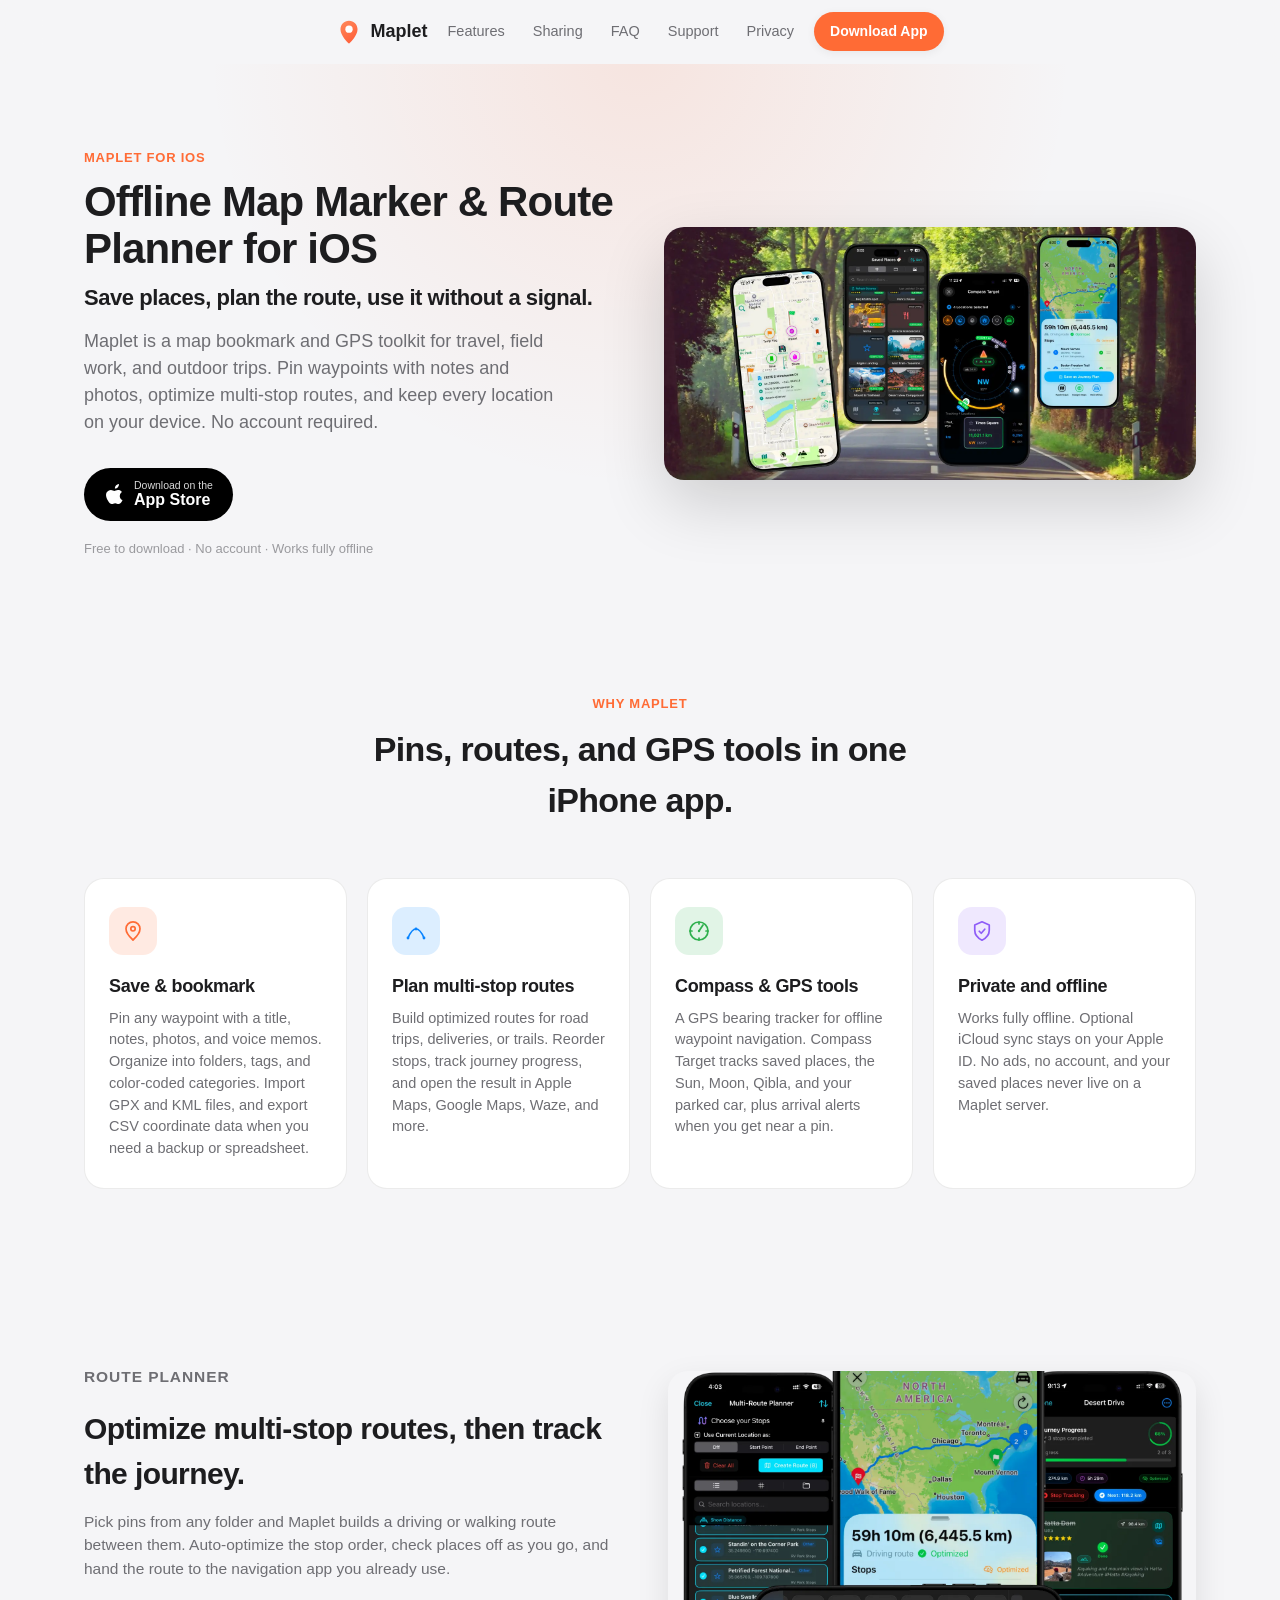
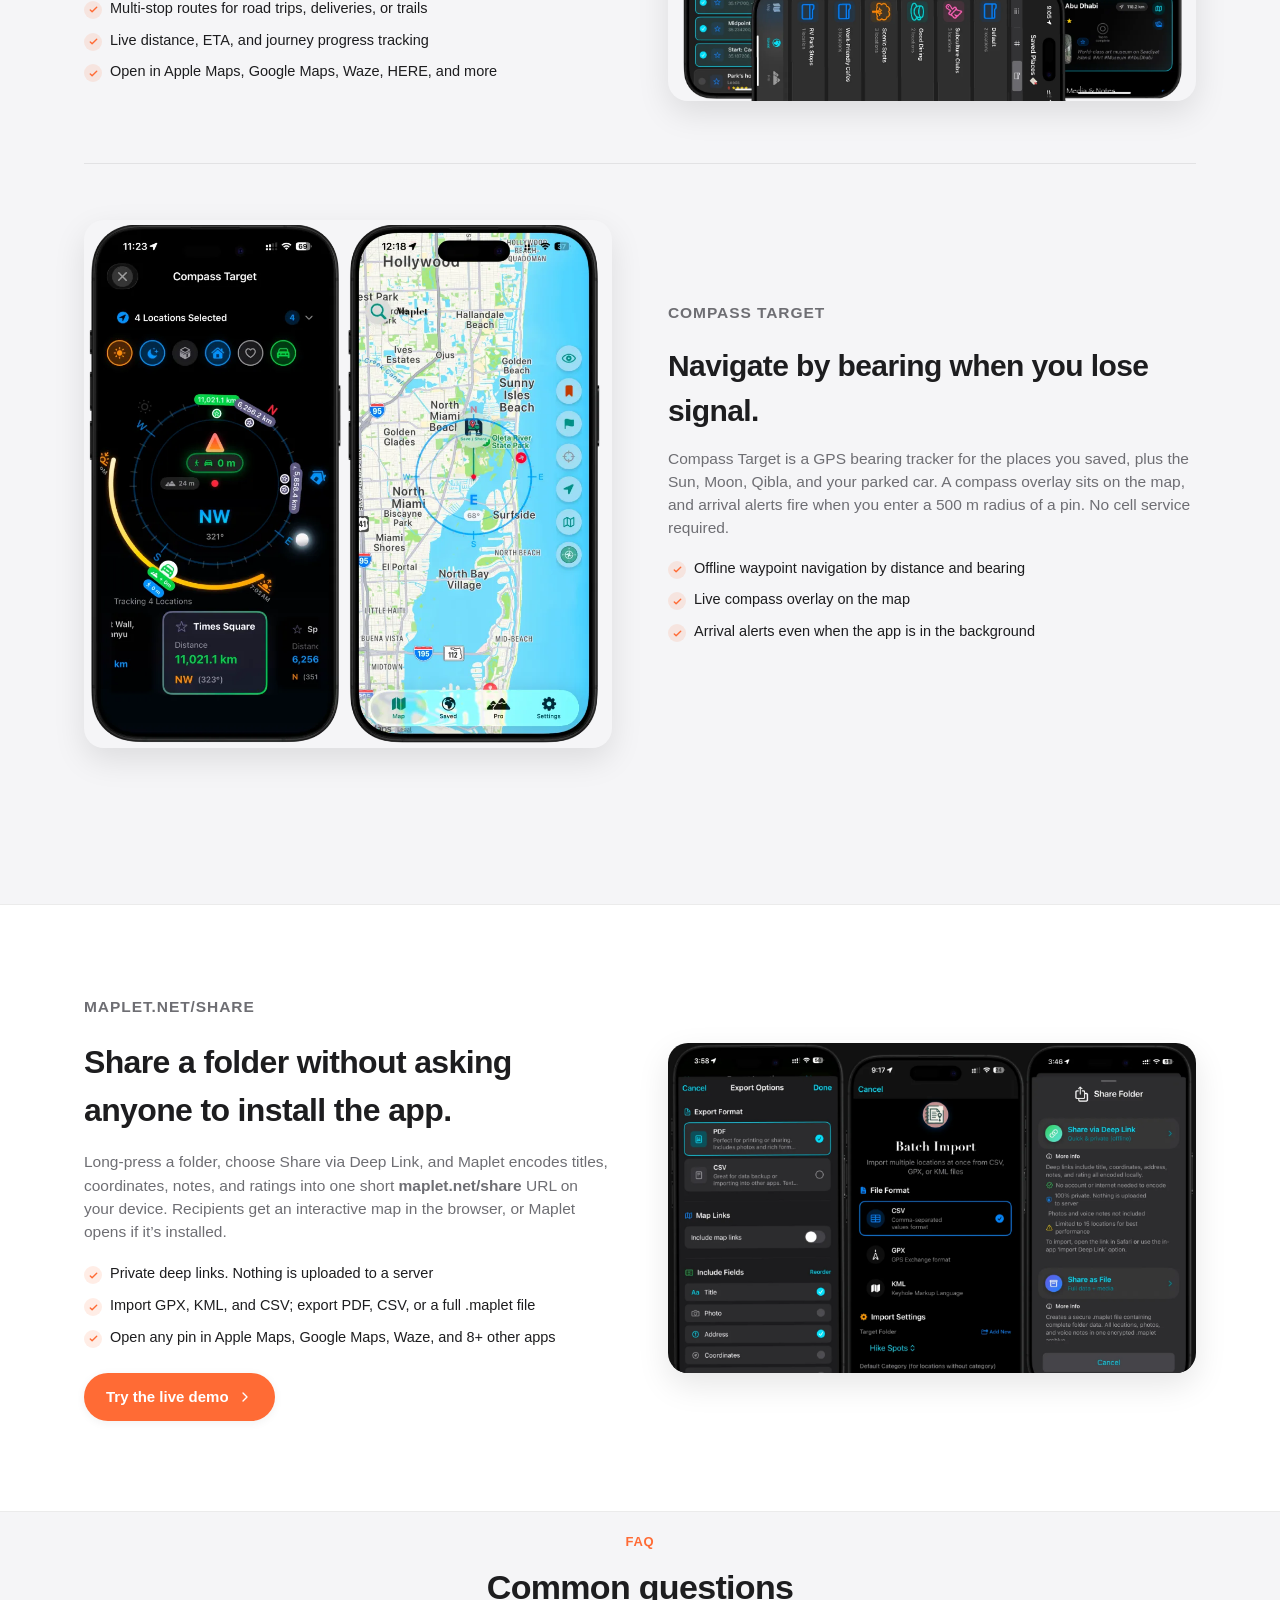
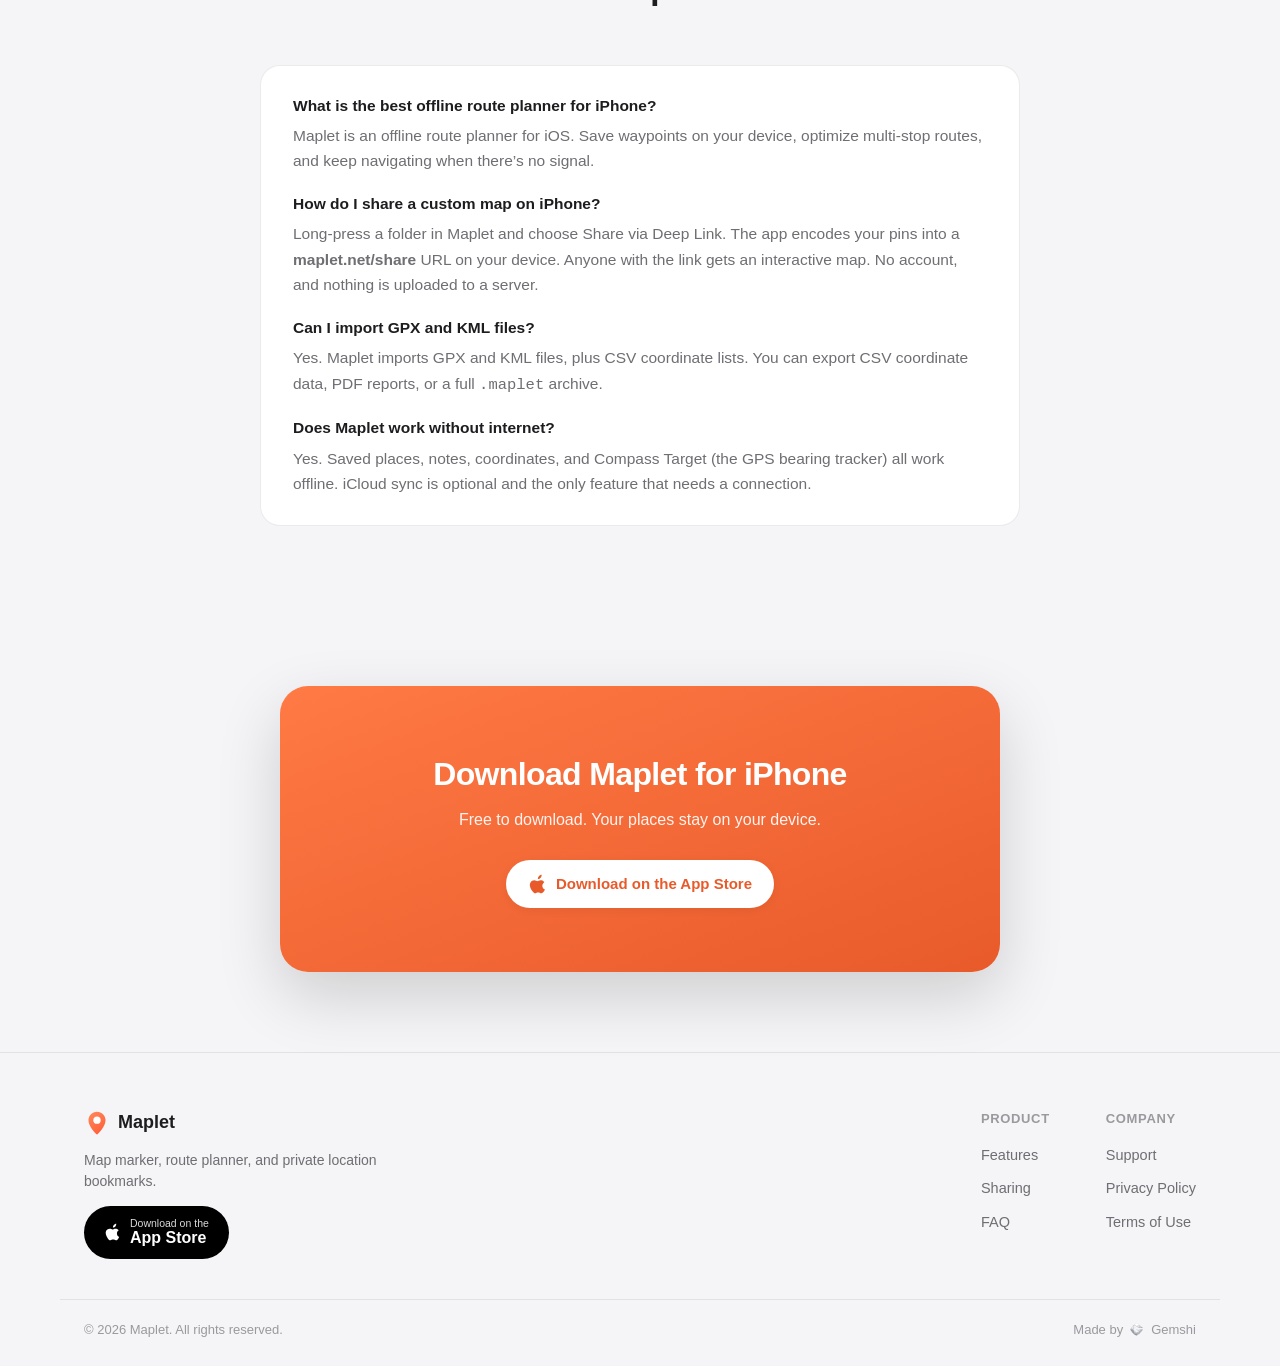
==== index.html @ ebc12030 "added new png icon and other metadata" ====
<!DOCTYPE html>
<html lang="en">
<head>
  <meta charset="UTF-8" />
  <meta name="viewport" content="width=device-width, initial-scale=1, viewport-fit=cover" />
  <title>Maplet: Map Location Marker, Compass Target &amp; Route Planner</title>
  <meta name="description" content="Pin your favorite places and navigate using any app. Maplet offers compass tracking, multi-stop route planning, and private offline folder sharing." />
  <meta name="theme-color" content="#F5F5F7" />

  <link rel="canonical" href="https://maplet.net/" />
  <link rel="icon" href="favicon.ico" sizes="any" />
  <link rel="icon" type="image/png" sizes="144x144" href="icon-144.png" />
  <link rel="apple-touch-icon" href="apple-touch-icon.png" />

  <!-- Social preview -->
  <meta property="og:type" content="website" />
  <meta property="og:url" content="https://maplet.net/" />
  <meta property="og:title" content="Maplet: Offline Map Marker &amp; Route Planner for iOS" />
  <meta property="og:description" content="Offline map marker, waypoint saver, and multi-stop route planner. Private, works offline, no account required." />
  <meta property="og:image" content="https://maplet.net/images/MapletScr1.webp" />
  <meta name="twitter:card" content="summary_large_image" />

  <script type="application/ld+json">
  {
    "@context": "https://schema.org",
    "@type": "WebSite",
    "name": "Maplet",
    "url": "https://maplet.net",
    "description": "Offline map marker, waypoint saver, and multi-stop route planner."
  }
  </script>
  <script type="application/ld+json">
  {
    "@context": "https://schema.org",
    "@type": "FAQPage",
    "mainEntity": [
      {
        "@type": "Question",
        "name": "What is the best offline route planner for iPhone?",
        "acceptedAnswer": {
          "@type": "Answer",
          "text": "Maplet is an offline route planner for iOS. Save waypoints on your device, build multi-stop routes, and navigate without cell service using Compass Target, a GPS bearing tracker for waypoint navigation."
        }
      },
      {
        "@type": "Question",
        "name": "How do I share a custom map on iPhone?",
        "acceptedAnswer": {
          "@type": "Answer",
          "text": "In Maplet, long-press a folder and choose Share via Deep Link. Maplet encodes your pins into a maplet.net/share URL on your device. Anyone with the link can open an interactive map in a browser, or in Maplet if the app is installed. Nothing is uploaded to a server."
        }
      },
      {
        "@type": "Question",
        "name": "Can I import GPX and KML files into Maplet?",
        "acceptedAnswer": {
          "@type": "Answer",
          "text": "Yes. Maplet can import GPX and KML files, as well as CSV lists of coordinates. You can also export CSV coordinate data, PDF reports, or a full .maplet archive."
        }
      },
      {
        "@type": "Question",
        "name": "Does Maplet work without internet?",
        "acceptedAnswer": {
          "@type": "Answer",
          "text": "Yes. Saved places, notes, coordinates, and Compass Target waypoint navigation work without a data connection. Optional iCloud sync is the only feature that needs the network."
        }
      }
    ]
  }
  </script>

  <link rel="preconnect" href="https://apps.apple.com" />
  <link rel="stylesheet" href="styles.css" />
</head>
<body>

  <!-- ===================================================================
       Header
       =================================================================== -->
  <header class="site-header" id="siteHeader">
    <div class="wrap header-inner">
      <a href="#top" class="brand">
        <span class="brand-mark" aria-hidden="true">
          <svg viewBox="0 0 32 32" fill="none" xmlns="http://www.w3.org/2000/svg">
            <path d="M16 2C10 2 5.5 6.8 5.5 12.6c0 7.8 9 16.4 10 17.3.3.3.7.3 1 0 1-.9 10-9.5 10-17.3C26.5 6.8 22 2 16 2Z" fill="url(#pinGradient)"/>
            <circle cx="16" cy="12.5" r="4.5" fill="#fff"/>
            <defs>
              <linearGradient id="pinGradient" x1="5.5" y1="2" x2="26.5" y2="29.9" gradientUnits="userSpaceOnUse">
                <stop stop-color="#FF8A5B"/>
                <stop offset="1" stop-color="#FF5A36"/>
              </linearGradient>
            </defs>
          </svg>
        </span>
        <span class="brand-name">Maplet</span>
      </a>

      <nav class="main-nav" id="mainNav">
        <a href="#features">Features</a>
        <a href="#share-showcase">Sharing</a>
        <a href="#faq">FAQ</a>
        <a href="support.html">Support</a>
        <a href="privacy.html">Privacy</a>
      </nav>

      <div class="header-actions">
        <a class="btn btn-primary btn-sm" href="https://apps.apple.com/app/id6748853120" target="_blank" rel="noopener">
          Download App
        </a>
        <button class="nav-toggle" id="navToggle" aria-label="Toggle menu" aria-expanded="false" aria-controls="mainNav">
          <span></span><span></span><span></span>
        </button>
      </div>
    </div>
  </header>

  <main id="top">

    <!-- =================================================================
         Hero
         ================================================================= -->
    <section class="hero">
      <div class="hero-glow" aria-hidden="true"></div>
      <div class="wrap hero-inner">
        <div class="hero-copy" data-reveal>
          <p class="eyebrow">Maplet for iOS</p>
          <h1>Offline Map Marker &amp; Route Planner for iOS</h1>
          <h2 class="hero-punch">Save places, plan the route, use it without a signal.</h2>
          <p class="hero-sub">
            Maplet is a map bookmark and GPS toolkit for travel, field work, and outdoor trips.
            Pin waypoints with notes and photos, optimize multi-stop routes, and keep every location
            on your device. No account required.
          </p>

          <div class="hero-ctas">
            <a class="btn btn-appstore" href="https://apps.apple.com/app/id6748853120" target="_blank" rel="noopener">
              <svg viewBox="0 0 24 24" width="22" height="22" aria-hidden="true">
                <path fill="currentColor" d="M16.365 1.43c0 1.14-.493 2.27-1.177 3.08-.744.9-1.99 1.57-2.987 1.57-.12 0-.23-.02-.3-.03-.01-.06-.04-.22-.04-.39 0-1.15.572-2.27 1.206-2.98.804-.94 2.142-1.64 3.248-1.68.03.13.05.28.05.43zm4.565 15.71c-.03.07-.463 1.58-1.518 3.12-.94 1.36-1.93 2.72-3.48 2.75-1.52.03-2.01-.89-3.75-.89-1.73 0-2.28.87-3.72.92-1.5.05-2.64-1.47-3.59-2.83C2.79 17.09 1.2 12.98 3.02 10.16c.98-1.5 2.68-2.5 4.5-2.53 1.5-.03 2.94.98 3.75.98.81 0 2.54-1.22 4.28-1.04.73.03 2.77.3 4.09 2.24-.11.07-2.44 1.42-2.44 4.32.01 3.45 3.05 4.55 3.09 4.57z"/>
              </svg>
              <span class="appstore-text">
                <small>Download on the</small>
                App Store
              </span>
            </a>
          </div>

          <p class="hero-trust">Free to download · No account · Works fully offline</p>
        </div>

        <div class="hero-visual" data-reveal>
          <div class="hero-visual-card">
            <img src="images/MapletScr1.webp" alt="Maplet app showing saved locations, a Saved Places folder list, the Compass Target tool, and a multi-stop route on iPhone" width="1728" height="822" loading="eager" />
          </div>
        </div>
      </div>
    </section>

    <!-- =================================================================
         Feature grid
         ================================================================= -->
    <section class="features" id="features">
      <div class="wrap">
        <div class="section-heading" data-reveal>
          <p class="eyebrow">Why Maplet</p>
          <h2>Pins, routes, and GPS tools in one iPhone app.</h2>
        </div>

        <div class="feature-grid">
          <article class="feature-card" data-reveal>
            <div class="feature-icon" style="--icon-tint:#FF6B35">
              <svg viewBox="0 0 24 24" fill="none" stroke="currentColor" stroke-width="1.7" aria-hidden="true">
                <path stroke-linecap="round" stroke-linejoin="round" d="M12 21s7-6.2 7-11.2A7 7 0 0 0 5 9.8C5 14.8 12 21 12 21Z"/>
                <circle cx="12" cy="9.8" r="2.2"/>
              </svg>
            </div>
            <h3>Save &amp; bookmark</h3>
            <p>Pin any waypoint with a title, notes, photos, and voice memos. Organize into folders, tags, and color-coded categories. Import GPX and KML files, and export CSV coordinate data when you need a backup or spreadsheet.</p>
          </article>

          <article class="feature-card" data-reveal>
            <div class="feature-icon" style="--icon-tint:#0A84FF">
              <svg viewBox="0 0 24 24" fill="none" stroke="currentColor" stroke-width="1.7" aria-hidden="true">
                <path stroke-linecap="round" stroke-linejoin="round" d="M4 19c2.5-6 5-9 8-9s5.5 3 8 9"/>
                <circle cx="4" cy="19" r="1.4" fill="currentColor" stroke="none"/>
                <circle cx="12" cy="10" r="1.4" fill="currentColor" stroke="none"/>
                <circle cx="20" cy="19" r="1.4" fill="currentColor" stroke="none"/>
              </svg>
            </div>
            <h3>Plan multi-stop routes</h3>
            <p>Build optimized routes for road trips, deliveries, or trails. Reorder stops, track journey progress, and open the result in Apple Maps, Google Maps, Waze, and more.</p>
          </article>

          <article class="feature-card" data-reveal>
            <div class="feature-icon" style="--icon-tint:#30B04E">
              <svg viewBox="0 0 24 24" fill="none" stroke="currentColor" stroke-width="1.7" aria-hidden="true">
                <circle cx="12" cy="12" r="9"/>
                <path stroke-linecap="round" stroke-linejoin="round" d="M12 3v2M12 19v2M3 12h2M19 12h2"/>
                <path stroke-linecap="round" stroke-linejoin="round" d="m12 12 4-6"/>
                <circle cx="12" cy="12" r="1.2" fill="currentColor" stroke="none"/>
              </svg>
            </div>
            <h3>Compass &amp; GPS tools</h3>
            <p>A GPS bearing tracker for offline waypoint navigation. Compass Target tracks saved places, the Sun, Moon, Qibla, and your parked car, plus arrival alerts when you get near a pin.</p>
          </article>

          <article class="feature-card" data-reveal>
            <div class="feature-icon" style="--icon-tint:#8E5CF7">
              <svg viewBox="0 0 24 24" fill="none" stroke="currentColor" stroke-width="1.7" aria-hidden="true">
                <path stroke-linecap="round" stroke-linejoin="round" d="M12 2.75l7.25 3.2v5.42c0 4.53-3.06 7.9-7.25 9.88-4.19-1.98-7.25-5.35-7.25-9.88V5.95L12 2.75Z"/>
                <path stroke-linecap="round" stroke-linejoin="round" d="M9.25 12.25l2 2 3.5-4"/>
              </svg>
            </div>
            <h3>Private and offline</h3>
            <p>Works fully offline. Optional iCloud sync stays on your Apple ID. No ads, no account, and your saved places never live on a Maplet server.</p>
          </article>
        </div>
      </div>
    </section>

    <!-- =================================================================
         Showcase rows
         ================================================================= -->
    <section class="showcase">
      <div class="wrap">
        <div class="showcase-row" data-reveal>
          <div class="showcase-copy">
            <p class="eyebrow">Route planner</p>
            <h2>Optimize multi-stop routes, then track the journey.</h2>
            <p>
              Pick pins from any folder and Maplet builds a driving or walking route between them.
              Auto-optimize the stop order, check places off as you go, and hand the route to the
              navigation app you already use.
            </p>
            <ul class="checklist">
              <li>Multi-stop routes for road trips, deliveries, or trails</li>
              <li>Live distance, ETA, and journey progress tracking</li>
              <li>Open in Apple Maps, Google Maps, Waze, HERE, and more</li>
            </ul>
          </div>
          <div class="showcase-media">
            <img src="images/MapletScr4.webp" alt="Maplet multi-route planner, an optimized driving route, and journey progress tracking screens" loading="lazy" />
          </div>
        </div>

        <div class="showcase-row reverse" data-reveal>
          <div class="showcase-copy">
            <p class="eyebrow">Compass Target</p>
            <h2>Navigate by bearing when you lose signal.</h2>
            <p>
              Compass Target is a GPS bearing tracker for the places you saved, plus the Sun, Moon,
              Qibla, and your parked car. A compass overlay sits on the map, and arrival alerts fire
              when you enter a 500&nbsp;m radius of a pin. No cell service required.
            </p>
            <ul class="checklist">
              <li>Offline waypoint navigation by distance and bearing</li>
              <li>Live compass overlay on the map</li>
              <li>Arrival alerts even when the app is in the background</li>
            </ul>
          </div>
          <div class="showcase-media">
            <img src="images/MapletScr5.webp" alt="Maplet Compass Target tool showing distance and bearing to saved locations, alongside the live map view" loading="lazy" />
          </div>
        </div>
      </div>
    </section>

    <!-- =================================================================
         Universal Link showcase
         ================================================================= -->
    <section class="share-showcase" id="share-showcase">
      <div class="wrap share-showcase-inner">
        <div class="share-copy" data-reveal>
          <p class="eyebrow">maplet.net/share</p>
          <h2>Share a folder without asking anyone to install the app.</h2>
          <p>
            Long-press a folder, choose Share via Deep Link, and Maplet encodes titles, coordinates,
            notes, and ratings into one short <strong>maplet.net/share</strong> URL on your device.
            Recipients get an interactive map in the browser, or Maplet opens if it’s installed.
          </p>

          <ul class="checklist">
            <li>Private deep links. Nothing is uploaded to a server</li>
            <li>Import GPX, KML, and CSV; export PDF, CSV, or a full .maplet file</li>
            <li>Open any pin in Apple Maps, Google Maps, Waze, and 8+ other apps</li>
          </ul>

          <a class="btn btn-primary" href="share/?data=[base64]">
            Try the live demo
            <svg viewBox="0 0 24 24" width="16" height="16" fill="none" stroke="currentColor" stroke-width="2" aria-hidden="true"><path stroke-linecap="round" stroke-linejoin="round" d="M9 6l6 6-6 6"/></svg>
          </a>
        </div>

        <div class="share-media" data-reveal>
          <div class="share-media-frame">
            <img src="images/MapletScr6.webp" alt="Maplet's Share Folder screen showing the Share via Deep Link option, next to the Export Options and Batch Import screens" loading="lazy" />
          </div>
        </div>
      </div>
    </section>

    <!-- =================================================================
         FAQ
         ================================================================= -->
    <section class="home-faq" id="faq">
      <div class="wrap">
        <div class="section-heading" data-reveal>
          <p class="eyebrow">FAQ</p>
          <h2>Common questions</h2>
        </div>
        <dl class="faq home-faq-list" data-reveal>
          <dt>What is the best offline route planner for iPhone?</dt>
          <dd>Maplet is an offline route planner for iOS. Save waypoints on your device, optimize multi-stop routes, and keep navigating when there’s no signal.</dd>

          <dt>How do I share a custom map on iPhone?</dt>
          <dd>Long-press a folder in Maplet and choose Share via Deep Link. The app encodes your pins into a <strong>maplet.net/share</strong> URL on your device. Anyone with the link gets an interactive map. No account, and nothing is uploaded to a server.</dd>

          <dt>Can I import GPX and KML files?</dt>
          <dd>Yes. Maplet imports GPX and KML files, plus CSV coordinate lists. You can export CSV coordinate data, PDF reports, or a full <code>.maplet</code> archive.</dd>

          <dt>Does Maplet work without internet?</dt>
          <dd>Yes. Saved places, notes, coordinates, and Compass Target (the GPS bearing tracker) all work offline. iCloud sync is optional and the only feature that needs a connection.</dd>
        </dl>
      </div>
    </section>

    <!-- =================================================================
         Closing CTA
         ================================================================= -->
    <section class="cta-band">
      <div class="wrap cta-inner" data-reveal>
        <h2>Download Maplet for iPhone</h2>
        <p>Free to download. Your places stay on your device.</p>
        <a class="btn btn-light" href="https://apps.apple.com/app/id6748853120" target="_blank" rel="noopener">
          <svg viewBox="0 0 24 24" width="20" height="20" aria-hidden="true">
            <path fill="currentColor" d="M16.365 1.43c0 1.14-.493 2.27-1.177 3.08-.744.9-1.99 1.57-2.987 1.57-.12 0-.23-.02-.3-.03-.01-.06-.04-.22-.04-.39 0-1.15.572-2.27 1.206-2.98.804-.94 2.142-1.64 3.248-1.68.03.13.05.28.05.43zm4.565 15.71c-.03.07-.463 1.58-1.518 3.12-.94 1.36-1.93 2.72-3.48 2.75-1.52.03-2.01-.89-3.75-.89-1.73 0-2.28.87-3.72.92-1.5.05-2.64-1.47-3.59-2.83C2.79 17.09 1.2 12.98 3.02 10.16c.98-1.5 2.68-2.5 4.5-2.53 1.5-.03 2.94.98 3.75.98.81 0 2.54-1.22 4.28-1.04.73.03 2.77.3 4.09 2.24-.11.07-2.44 1.42-2.44 4.32.01 3.45 3.05 4.55 3.09 4.57z"/>
          </svg>
          Download on the App Store
        </a>
      </div>
    </section>

  </main>

  <!-- ===================================================================
       Footer
       =================================================================== -->
  <footer class="site-footer">
    <div class="wrap footer-inner">
      <div class="footer-brand">
        <a href="#top" class="brand">
          <span class="brand-mark" aria-hidden="true">
            <svg viewBox="0 0 32 32" fill="none" xmlns="http://www.w3.org/2000/svg">
              <path d="M16 2C10 2 5.5 6.8 5.5 12.6c0 7.8 9 16.4 10 17.3.3.3.7.3 1 0 1-.9 10-9.5 10-17.3C26.5 6.8 22 2 16 2Z" fill="url(#pinGradientFooter)"/>
              <circle cx="16" cy="12.5" r="4.5" fill="#fff"/>
              <defs>
                <linearGradient id="pinGradientFooter" x1="5.5" y1="2" x2="26.5" y2="29.9" gradientUnits="userSpaceOnUse">
                  <stop stop-color="#FF8A5B"/>
                  <stop offset="1" stop-color="#FF5A36"/>
                </linearGradient>
              </defs>
            </svg>
          </span>
          <span class="brand-name">Maplet</span>
        </a>
        <p>Map marker, route planner, and private location bookmarks.</p>
        <a class="btn btn-appstore btn-sm" href="https://apps.apple.com/app/id6748853120" target="_blank" rel="noopener">
          <svg viewBox="0 0 24 24" width="18" height="18" aria-hidden="true">
            <path fill="currentColor" d="M16.365 1.43c0 1.14-.493 2.27-1.177 3.08-.744.9-1.99 1.57-2.987 1.57-.12 0-.23-.02-.3-.03-.01-.06-.04-.22-.04-.39 0-1.15.572-2.27 1.206-2.98.804-.94 2.142-1.64 3.248-1.68.03.13.05.28.05.43zm4.565 15.71c-.03.07-.463 1.58-1.518 3.12-.94 1.36-1.93 2.72-3.48 2.75-1.52.03-2.01-.89-3.75-.89-1.73 0-2.28.87-3.72.92-1.5.05-2.64-1.47-3.59-2.83C2.79 17.09 1.2 12.98 3.02 10.16c.98-1.5 2.68-2.5 4.5-2.53 1.5-.03 2.94.98 3.75.98.81 0 2.54-1.22 4.28-1.04.73.03 2.77.3 4.09 2.24-.11.07-2.44 1.42-2.44 4.32.01 3.45 3.05 4.55 3.09 4.57z"/>
          </svg>
          <span class="appstore-text"><small>Download on the</small>App Store</span>
        </a>
      </div>

      <div class="footer-links">
        <div class="footer-col">
          <h4>Product</h4>
          <a href="#features">Features</a>
          <a href="#share-showcase">Sharing</a>
          <a href="#faq">FAQ</a>
        </div>
        <div class="footer-col">
          <h4>Company</h4>
          <a href="support.html">Support</a>
          <a href="privacy.html">Privacy Policy</a>
          <a href="terms.html">Terms of Use</a>
        </div>
      </div>
    </div>

    <div class="wrap footer-bottom">
      <p>© <span id="year"></span> Maplet. All rights reserved.</p>
      <p class="footer-credit">
        Made by
        <img src="images/GemshiLogoDark.png" alt="Gemshi" width="16" height="16" />
        Gemshi
      </p>
    </div>
  </footer>

  <script src="script.js"></script>
</body>
</html>
---- styles.css ----
/* ==========================================================================
   Maplet Landing Page — styles.css
   Clean, minimalist Apple/iOS-inspired marketing site.
   ========================================================================== */

:root {
  --bg: #F5F5F7;
  --surface: #FFFFFF;
  --text: #1D1D1F;
  --text-secondary: #6E6E73;
  --text-tertiary: #9A9A9E;

  --accent: #FF6B35;
  --accent-dark: #E85A2A;
  --accent-soft: rgba(255, 107, 53, 0.12);
  --accent-2: #0A84FF;

  --border: rgba(0, 0, 0, 0.08);
  --radius: 20px;
  --radius-sm: 12px;
  --shadow-sm: 0 2px 10px rgba(0, 0, 0, 0.06);
  --shadow-md: 0 12px 32px rgba(0, 0, 0, 0.10);
  --shadow-lg: 0 24px 64px rgba(0, 0, 0, 0.16);

  --header-h: 64px;
  --max-width: 1160px;
}

* { box-sizing: border-box; }

html {
  scroll-behavior: smooth;
  scroll-padding-top: var(--header-h);
}

html, body {
  margin: 0;
  padding: 0;
}

body {
  font-family: -apple-system, BlinkMacSystemFont, "SF Pro Display", "SF Pro Text", "Segoe UI", Roboto, Helvetica, Arial, sans-serif;
  color: var(--text);
  background: var(--bg);
  -webkit-font-smoothing: antialiased;
  line-height: 1.5;
}

img { max-width: 100%; display: block; }

a { color: inherit; }

h1, h2, h3, h4 { margin: 0; letter-spacing: -0.02em; }

.wrap {
  max-width: var(--max-width);
  margin: 0 auto;
  padding: 0 24px;
}

.eyebrow {
  font-size: 13px;
  font-weight: 700;
  color: var(--accent);
  text-transform: uppercase;
  letter-spacing: 0.06em;
  margin: 0 0 10px;
}

/* Scroll-reveal animation base state (activated via JS adding .is-visible) */
[data-reveal] {
  opacity: 0;
  transform: translateY(18px);
  transition: opacity 0.7s ease, transform 0.7s ease;
}

[data-reveal].is-visible {
  opacity: 1;
  transform: translateY(0);
}

/* ---------------------------------------------------------------------- */
/* Buttons                                                                  */
/* ---------------------------------------------------------------------- */

.btn {
  display: inline-flex;
  align-items: center;
  justify-content: center;
  gap: 8px;
  font-size: 15px;
  font-weight: 600;
  padding: 13px 22px;
  border-radius: 100px;
  border: none;
  cursor: pointer;
  text-decoration: none;
  white-space: nowrap;
  transition: transform 0.15s ease, filter 0.15s ease, box-shadow 0.15s ease;
  -webkit-tap-highlight-color: transparent;
}

.btn:active { transform: scale(0.97); }

.btn-primary {
  background: var(--accent);
  color: #fff;
  box-shadow: var(--shadow-sm);
}

.btn-primary:hover { filter: brightness(1.05); box-shadow: var(--shadow-md); }

.btn-ghost {
  background: var(--surface);
  color: var(--text);
  border: 1px solid var(--border);
}

.btn-ghost:hover { border-color: var(--accent); color: var(--accent); }

.btn-light {
  background: #fff;
  color: var(--accent-dark);
  box-shadow: var(--shadow-sm);
}

.btn-light:hover { filter: brightness(1.03); }

.btn-sm { padding: 9px 16px; font-size: 14px; }

.btn-appstore {
  background: #000;
  color: #fff;
  padding: 11px 20px;
}

.btn-appstore:hover { filter: brightness(1.2); }

.appstore-text {
  display: flex;
  flex-direction: column;
  align-items: flex-start;
  line-height: 1.15;
  font-size: 16px;
  font-weight: 600;
}

.appstore-text small {
  font-size: 10.5px;
  font-weight: 400;
  opacity: 0.85;
}

/* ---------------------------------------------------------------------- */
/* Header                                                                   */
/* ---------------------------------------------------------------------- */

.site-header {
  position: sticky;
  top: 0;
  z-index: 100;
  height: var(--header-h);
  display: flex;
  align-items: center;
  background: rgba(245, 245, 247, 0.7);
  backdrop-filter: blur(20px) saturate(1.6);
  -webkit-backdrop-filter: blur(20px) saturate(1.6);
  border-bottom: 1px solid transparent;
  transition: border-color 0.2s ease, background 0.2s ease;
}

.site-header.is-scrolled {
  border-bottom-color: var(--border);
}

.header-inner {
  display: flex;
  align-items: center;
  justify-content: space-between;
  gap: 20px;
}

.brand {
  display: inline-flex;
  align-items: center;
  gap: 8px;
  text-decoration: none;
  font-weight: 700;
  font-size: 18px;
  color: var(--text);
}

.brand-mark { width: 26px; height: 26px; flex-shrink: 0; }
.brand-mark svg { width: 100%; height: 100%; }

.main-nav {
  display: flex;
  align-items: center;
  gap: 28px;
  font-size: 14.5px;
  font-weight: 500;
}

.main-nav a {
  text-decoration: none;
  color: var(--text-secondary);
  transition: color 0.15s ease;
}

.main-nav a:hover,
.main-nav a[aria-current="page"] { color: var(--text); }

.main-nav a[aria-current="page"] { font-weight: 600; }

.btn:focus-visible,
.main-nav a:focus-visible,
.nav-toggle:focus-visible {
  outline: 2px solid var(--accent);
  outline-offset: 3px;
}

.header-actions {
  display: flex;
  align-items: center;
  gap: 12px;
}

.nav-toggle {
  display: none;
  flex-direction: column;
  justify-content: center;
  gap: 4px;
  width: 34px;
  height: 34px;
  border: none;
  background: none;
  cursor: pointer;
  padding: 0;
}

.nav-toggle span {
  display: block;
  width: 20px;
  height: 2px;
  background: var(--text);
  margin: 0 auto;
  transition: transform 0.2s ease, opacity 0.2s ease;
}

/* ---------------------------------------------------------------------- */
/* Hero                                                                     */
/* ---------------------------------------------------------------------- */

.hero {
  position: relative;
  padding: 84px 0 96px;
  overflow: hidden;
}

.hero-glow {
  position: absolute;
  top: -220px;
  left: 50%;
  width: 900px;
  height: 700px;
  transform: translateX(-50%);
  background: radial-gradient(circle at 50% 30%, var(--accent-soft), transparent 65%);
  pointer-events: none;
  z-index: 0;
}

.hero-inner {
  position: relative;
  z-index: 1;
  display: grid;
  grid-template-columns: 1fr 1fr;
  gap: 48px;
  align-items: center;
}

.hero-copy h1 {
  font-size: 42px;
  line-height: 1.12;
  font-weight: 800;
  margin-bottom: 12px;
}

.hero-punch {
  font-size: 22px;
  font-weight: 700;
  letter-spacing: -0.02em;
  line-height: 1.3;
  margin: 0 0 16px;
  color: var(--text);
}

.hero-sub {
  font-size: 18px;
  color: var(--text-secondary);
  max-width: 480px;
  margin: 0 0 32px;
}

.hero-ctas {
  display: flex;
  flex-wrap: wrap;
  gap: 12px;
  margin-bottom: 18px;
}

.hero-trust {
  font-size: 13px;
  color: var(--text-tertiary);
  margin: 0;
}

.hero-visual-card {
  border-radius: var(--radius);
  overflow: hidden;
  box-shadow: var(--shadow-lg);
  background: var(--surface);
}

.hero-visual-card img {
  width: 100%;
  height: auto;
}

/* ---------------------------------------------------------------------- */
/* Feature grid                                                            */
/* ---------------------------------------------------------------------- */

.features { padding: 40px 0 100px; }

.section-heading {
  text-align: center;
  max-width: 640px;
  margin: 0 auto 52px;
}

.section-heading h2 {
  font-size: 34px;
  font-weight: 800;
}

.feature-grid {
  display: grid;
  grid-template-columns: repeat(4, 1fr);
  gap: 20px;
}

.feature-card {
  background: var(--surface);
  border: 1px solid var(--border);
  border-radius: var(--radius);
  padding: 28px 24px;
  transition: transform 0.2s ease, box-shadow 0.2s ease;
}

.feature-card:hover {
  transform: translateY(-4px);
  box-shadow: var(--shadow-md);
}

.feature-icon {
  width: 48px;
  height: 48px;
  border-radius: 14px;
  display: flex;
  align-items: center;
  justify-content: center;
  background: color-mix(in srgb, var(--icon-tint) 14%, transparent);
  color: var(--icon-tint);
  margin-bottom: 18px;
}

.feature-icon svg { width: 24px; height: 24px; }

.feature-card h3 {
  font-size: 18px;
  font-weight: 700;
  margin-bottom: 8px;
}

.feature-card p {
  font-size: 14.5px;
  color: var(--text-secondary);
  margin: 0;
}

/* ---------------------------------------------------------------------- */
/* Alternating showcase rows                                                */
/* ---------------------------------------------------------------------- */

.showcase { padding: 20px 0 100px; }

.showcase-row {
  display: grid;
  grid-template-columns: 1fr 1fr;
  gap: 56px;
  align-items: center;
  padding: 56px 0;
}

.showcase-row + .showcase-row {
  border-top: 1px solid var(--border);
}

.showcase-row.reverse .showcase-copy { order: 2; }
.showcase-row.reverse .showcase-media { order: 1; }

.showcase-copy h2 {
  font-size: 30px;
  font-weight: 800;
  margin-bottom: 14px;
}

.showcase-copy p {
  font-size: 15.5px;
  color: var(--text-secondary);
  margin: 0 0 18px;
}

.checklist {
  list-style: none;
  margin: 0 0 24px;
  padding: 0;
  display: flex;
  flex-direction: column;
  gap: 10px;
}

.checklist li {
  position: relative;
  padding-left: 26px;
  font-size: 14.5px;
  color: var(--text);
}

.checklist li::before {
  content: "";
  position: absolute;
  left: 0;
  top: 3px;
  width: 18px;
  height: 18px;
  border-radius: 50%;
  background: var(--accent-soft);
  background-image: url("data:image/svg+xml,%3Csvg xmlns='http://www.w3.org/2000/svg' viewBox='0 0 24 24' fill='none' stroke='%23FF6B35' stroke-width='3' stroke-linecap='round' stroke-linejoin='round'%3E%3Cpath d='M5 13l4 4L19 7'/%3E%3C/svg%3E");
  background-repeat: no-repeat;
  background-position: center;
  background-size: 11px;
}

.showcase-media {
  border-radius: var(--radius);
  overflow: hidden;
  box-shadow: var(--shadow-md);
}

/* ---------------------------------------------------------------------- */
/* Universal link showcase                                                  */
/* ---------------------------------------------------------------------- */

.share-showcase {
  background: var(--surface);
  padding: 90px 0;
  border-top: 1px solid var(--border);
  border-bottom: 1px solid var(--border);
}

.share-showcase-inner {
  display: grid;
  grid-template-columns: 1fr 1fr;
  gap: 56px;
  align-items: center;
}

.share-copy h2 {
  font-size: 32px;
  font-weight: 800;
  margin-bottom: 16px;
}

.share-copy > p {
  font-size: 15.5px;
  color: var(--text-secondary);
  margin: 0 0 20px;
}

.share-media-frame {
  border-radius: var(--radius);
  overflow: hidden;
  box-shadow: var(--shadow-md);
  background: #111;
}

/* ---------------------------------------------------------------------- */
/* Closing CTA band                                                         */
/* ---------------------------------------------------------------------- */

.cta-band {
  padding: 80px 24px;
}

.cta-inner {
  max-width: 720px;
  text-align: center;
  padding: 64px 40px;
  border-radius: 28px;
  background: linear-gradient(160deg, #FF7A45 0%, var(--accent-dark) 100%);
  color: #fff;
  box-shadow: var(--shadow-lg);
}

.cta-inner h2 {
  font-size: 32px;
  font-weight: 800;
  margin-bottom: 10px;
}

.cta-inner p {
  font-size: 16px;
  opacity: 0.92;
  margin: 0 0 28px;
}

/* ---------------------------------------------------------------------- */
/* Homepage FAQ                                                             */
/* ---------------------------------------------------------------------- */

.home-faq {
  padding: 20px 0 80px;
}

.home-faq-list {
  max-width: 760px;
  margin: 0 auto;
  background: var(--surface);
  border: 1px solid var(--border);
  border-radius: var(--radius);
  padding: 12px 32px 28px;
}

.home-faq-list dt:first-child { margin-top: 16px; }

/* ---------------------------------------------------------------------- */
/* Footer                                                                   */
/* ---------------------------------------------------------------------- */

.site-footer {
  background: var(--bg);
  border-top: 1px solid var(--border);
  padding-top: 56px;
}

.footer-inner {
  display: flex;
  justify-content: space-between;
  gap: 48px;
  flex-wrap: wrap;
  padding-bottom: 40px;
}

.footer-brand {
  max-width: 300px;
  display: flex;
  flex-direction: column;
  gap: 14px;
}

.footer-brand p {
  font-size: 14px;
  color: var(--text-secondary);
  margin: 0;
}

.footer-brand .btn-appstore {
  align-self: flex-start;
}

.footer-links {
  display: flex;
  gap: 56px;
}

.footer-col {
  display: flex;
  flex-direction: column;
  gap: 12px;
}

.footer-col h4 {
  font-size: 13px;
  text-transform: uppercase;
  letter-spacing: 0.05em;
  color: var(--text-tertiary);
  margin-bottom: 4px;
}

.footer-col a {
  font-size: 14.5px;
  text-decoration: none;
  color: var(--text-secondary);
  transition: color 0.15s ease;
}

.footer-col a:hover { color: var(--text); }

.footer-bottom {
  display: flex;
  justify-content: space-between;
  align-items: center;
  gap: 12px;
  padding: 20px 24px 28px;
  border-top: 1px solid var(--border);
  font-size: 13px;
  color: var(--text-tertiary);
  flex-wrap: wrap;
}

.footer-bottom p { margin: 0; }

.footer-credit {
  display: inline-flex;
  align-items: center;
  gap: 6px;
}

.footer-credit img {
  border-radius: 4px;
}

/* ---------------------------------------------------------------------- */
/* Responsive                                                               */
/* ---------------------------------------------------------------------- */

@media (max-width: 980px) {
  .feature-grid { grid-template-columns: repeat(2, 1fr); }
}

@media (max-width: 860px) {
  .hero-inner,
  .showcase-row,
  .showcase-row.reverse,
  .share-showcase-inner {
    grid-template-columns: 1fr;
  }
  .showcase-row.reverse .showcase-copy,
  .showcase-row.reverse .showcase-media { order: initial; }
  .hero-copy h1 { font-size: 34px; }
  .hero-punch { font-size: 19px; }
  .hero-sub { max-width: none; }
}

@media (max-width: 720px) {
  .main-nav {
    position: fixed;
    top: var(--header-h);
    left: 0;
    right: 0;
    background: var(--surface);
    border-bottom: 1px solid var(--border);
    flex-direction: column;
    align-items: flex-start;
    gap: 4px;
    padding: 12px 24px 20px;
    transform: translateY(-8px);
    opacity: 0;
    visibility: hidden;
    transition: opacity 0.2s ease, transform 0.2s ease, visibility 0.2s;
  }

  .main-nav.is-open {
    transform: translateY(0);
    opacity: 1;
    visibility: visible;
  }

  .main-nav a { padding: 10px 0; width: 100%; }

  .nav-toggle { display: flex; }
  .header-actions .btn-primary.btn-sm { display: none; }

  .feature-grid { grid-template-columns: 1fr; }

  .hero { padding: 48px 0 64px; }
  .hero-copy h1 { font-size: 30px; }
  .hero-punch { font-size: 18px; }

  .section-heading h2 { font-size: 27px; }
  .showcase-copy h2, .share-copy h2 { font-size: 25px; }

  .cta-inner { padding: 48px 24px; }
  .cta-inner h2 { font-size: 26px; }

  .footer-inner { flex-direction: column; gap: 32px; }
  .footer-links { gap: 32px; }
}

@media (max-width: 420px) {
  .hero-ctas { flex-direction: column; align-items: stretch; }
  .hero-ctas .btn { width: 100%; }
}

/* ---------------------------------------------------------------------- */
/* Legal / support document pages                                           */
/* ---------------------------------------------------------------------- */

.doc-hero {
  padding: 56px 0 28px;
}

.doc-hero h1 {
  font-size: 40px;
  font-weight: 800;
  margin-bottom: 10px;
}

.doc-hero p {
  margin: 0;
  color: var(--text-secondary);
  font-size: 16px;
  max-width: 640px;
}

.doc-layout {
  display: grid;
  grid-template-columns: 240px 1fr;
  gap: 48px;
  align-items: start;
  padding-bottom: 80px;
}

.doc-toc {
  position: sticky;
  top: calc(var(--header-h) + 20px);
  background: var(--surface);
  border: 1px solid var(--border);
  border-radius: var(--radius);
  padding: 18px 16px;
  max-height: calc(100vh - var(--header-h) - 40px);
  overflow-y: auto;
}

.doc-toc h2 {
  font-size: 11px;
  text-transform: uppercase;
  letter-spacing: 0.06em;
  color: var(--text-tertiary);
  margin-bottom: 10px;
}

.doc-toc a {
  display: block;
  font-size: 13.5px;
  color: var(--text-secondary);
  text-decoration: none;
  padding: 6px 8px;
  border-radius: 8px;
  line-height: 1.35;
}

.doc-toc a:hover,
.doc-toc a[aria-current="true"] {
  color: var(--text);
  background: var(--accent-soft);
}

.prose {
  background: var(--surface);
  border: 1px solid var(--border);
  border-radius: var(--radius);
  padding: 40px 44px 56px;
  min-width: 0;
}

.prose h2 {
  font-size: 24px;
  font-weight: 800;
  margin: 40px 0 14px;
  padding-top: 8px;
  scroll-margin-top: calc(var(--header-h) + 16px);
}

.prose h2:first-child { margin-top: 0; }

.prose h3 {
  font-size: 17px;
  font-weight: 700;
  margin: 28px 0 10px;
  scroll-margin-top: calc(var(--header-h) + 16px);
}

.prose p,
.prose li {
  font-size: 15.5px;
  color: var(--text-secondary);
  line-height: 1.65;
}

.prose p { margin: 0 0 14px; }

.prose ul, .prose ol {
  margin: 0 0 16px;
  padding-left: 22px;
}

.prose li { margin-bottom: 6px; }

.prose li strong,
.prose p strong {
  color: var(--text);
  font-weight: 600;
}

.prose a {
  color: var(--accent-dark);
  text-decoration: underline;
  text-underline-offset: 2px;
}

.prose table {
  width: 100%;
  border-collapse: collapse;
  margin: 8px 0 20px;
  font-size: 14.5px;
}

.prose th,
.prose td {
  text-align: left;
  padding: 10px 12px;
  border-bottom: 1px solid var(--border);
  vertical-align: top;
  color: var(--text-secondary);
}

.prose th {
  color: var(--text);
  font-weight: 600;
  background: var(--bg);
}

.prose code {
  font-family: ui-monospace, SFMono-Regular, Menlo, Consolas, monospace;
  font-size: 0.88em;
  background: var(--bg);
  padding: 1px 6px;
  border-radius: 6px;
  color: var(--text);
}

.callout {
  background: var(--accent-soft);
  border: 1px solid rgba(255, 107, 53, 0.22);
  border-radius: var(--radius-sm);
  padding: 16px 18px;
  margin: 8px 0 20px;
}

.callout p { margin: 0; color: var(--text); }

.callout p + p { margin-top: 8px; }

.faq dt {
  font-weight: 700;
  color: var(--text);
  margin-top: 18px;
  font-size: 15.5px;
}

.faq dd {
  margin: 6px 0 0;
  color: var(--text-secondary);
  font-size: 15.5px;
  line-height: 1.65;
}

@media (max-width: 860px) {
  .doc-layout { grid-template-columns: 1fr; }
  .doc-toc {
    position: static;
    max-height: none;
    display: grid;
    grid-template-columns: 1fr 1fr;
    gap: 0 12px;
  }
  .doc-toc h2 { grid-column: 1 / -1; }
  .prose { padding: 28px 22px 40px; }
  .doc-hero h1 { font-size: 32px; }
}

@media (max-width: 520px) {
  .doc-toc { grid-template-columns: 1fr; }
}

/* Respect reduced motion preference */
@media (prefers-reduced-motion: reduce) {
  html { scroll-behavior: auto; }
  [data-reveal] { opacity: 1; transform: none; transition: none; }
}
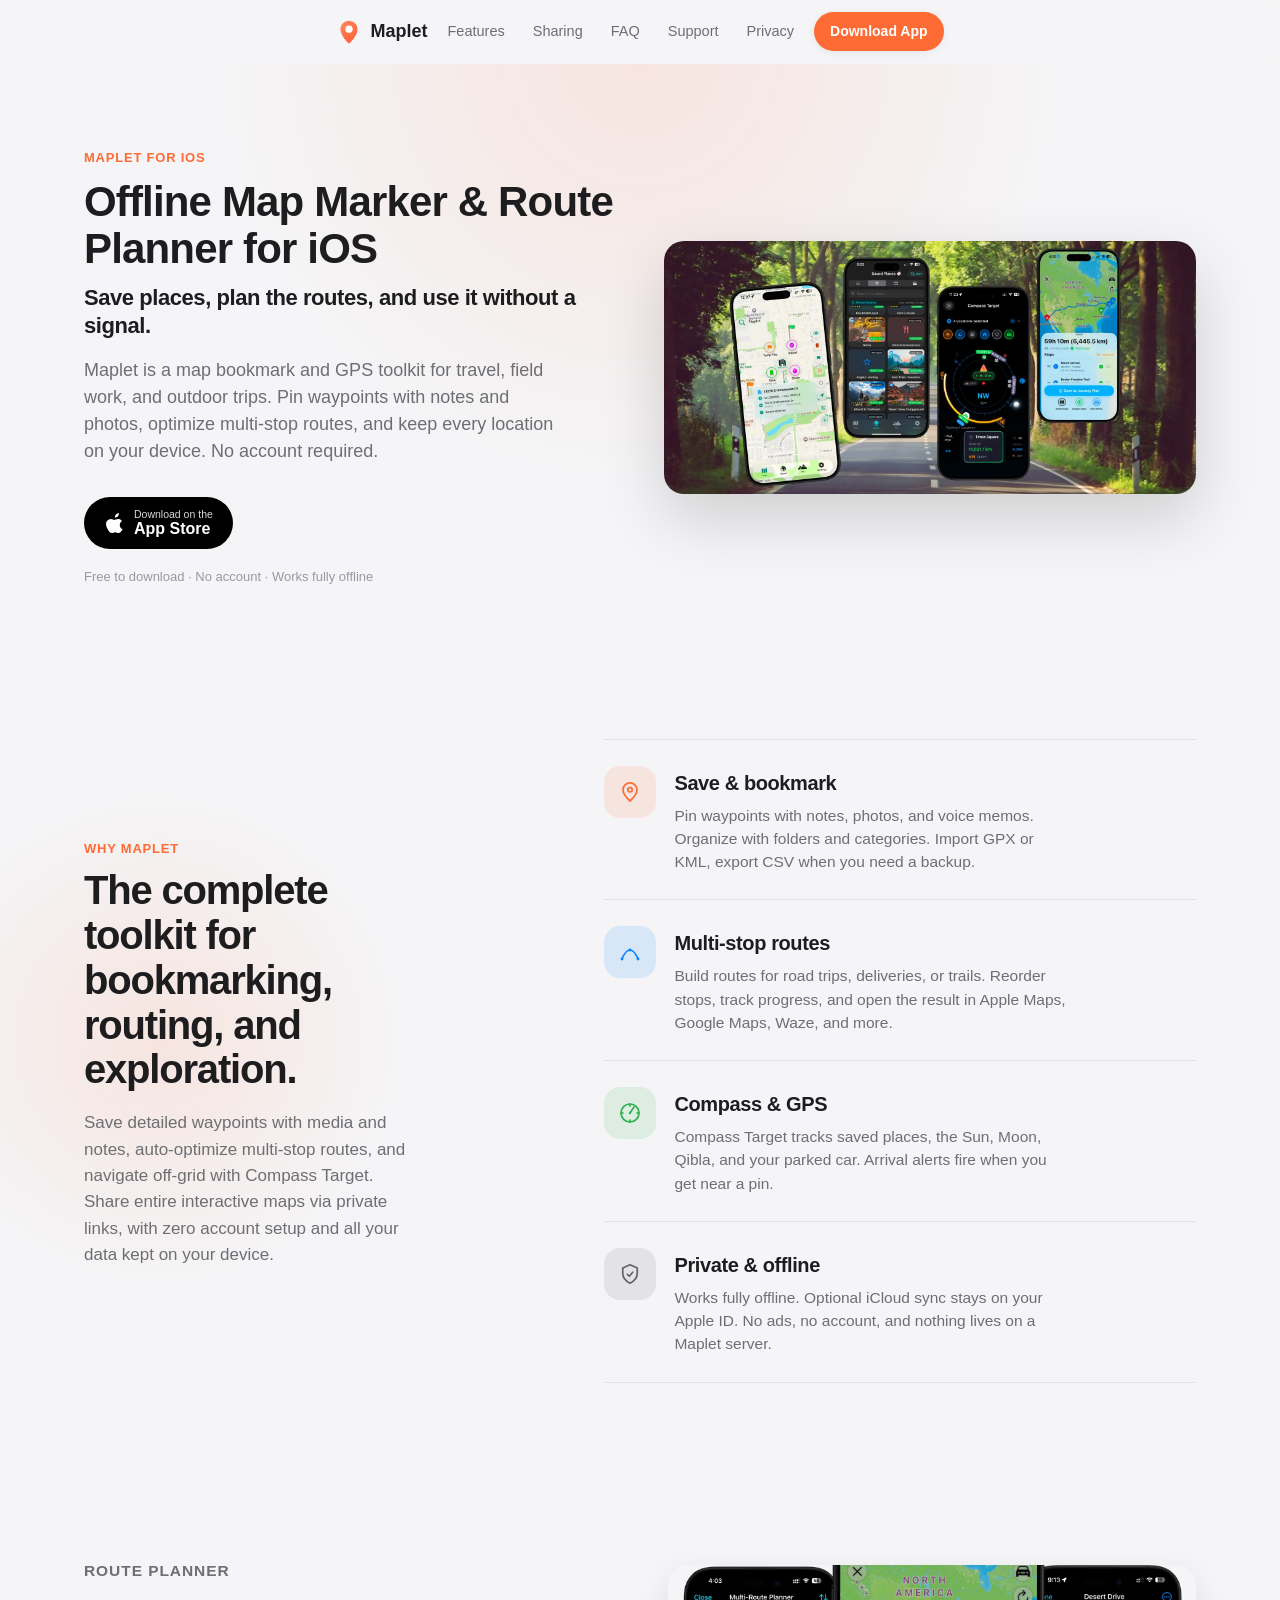
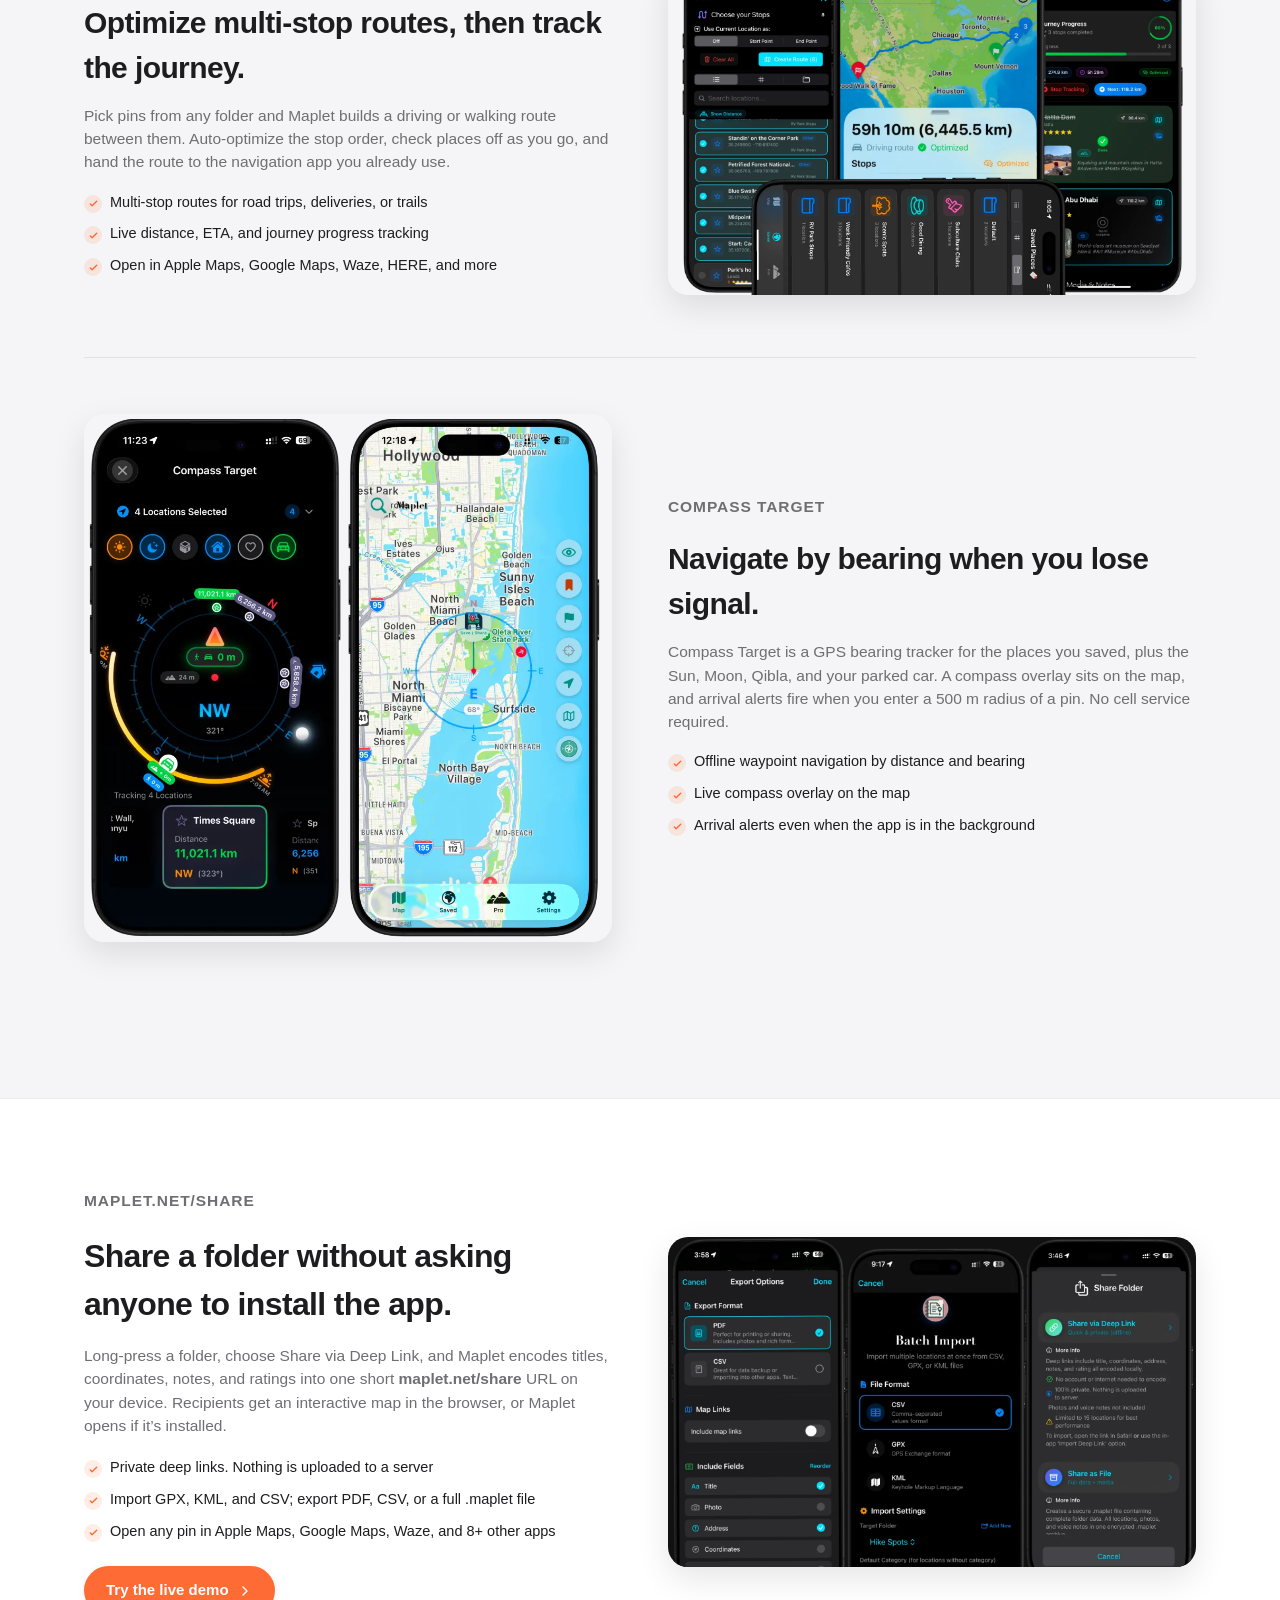
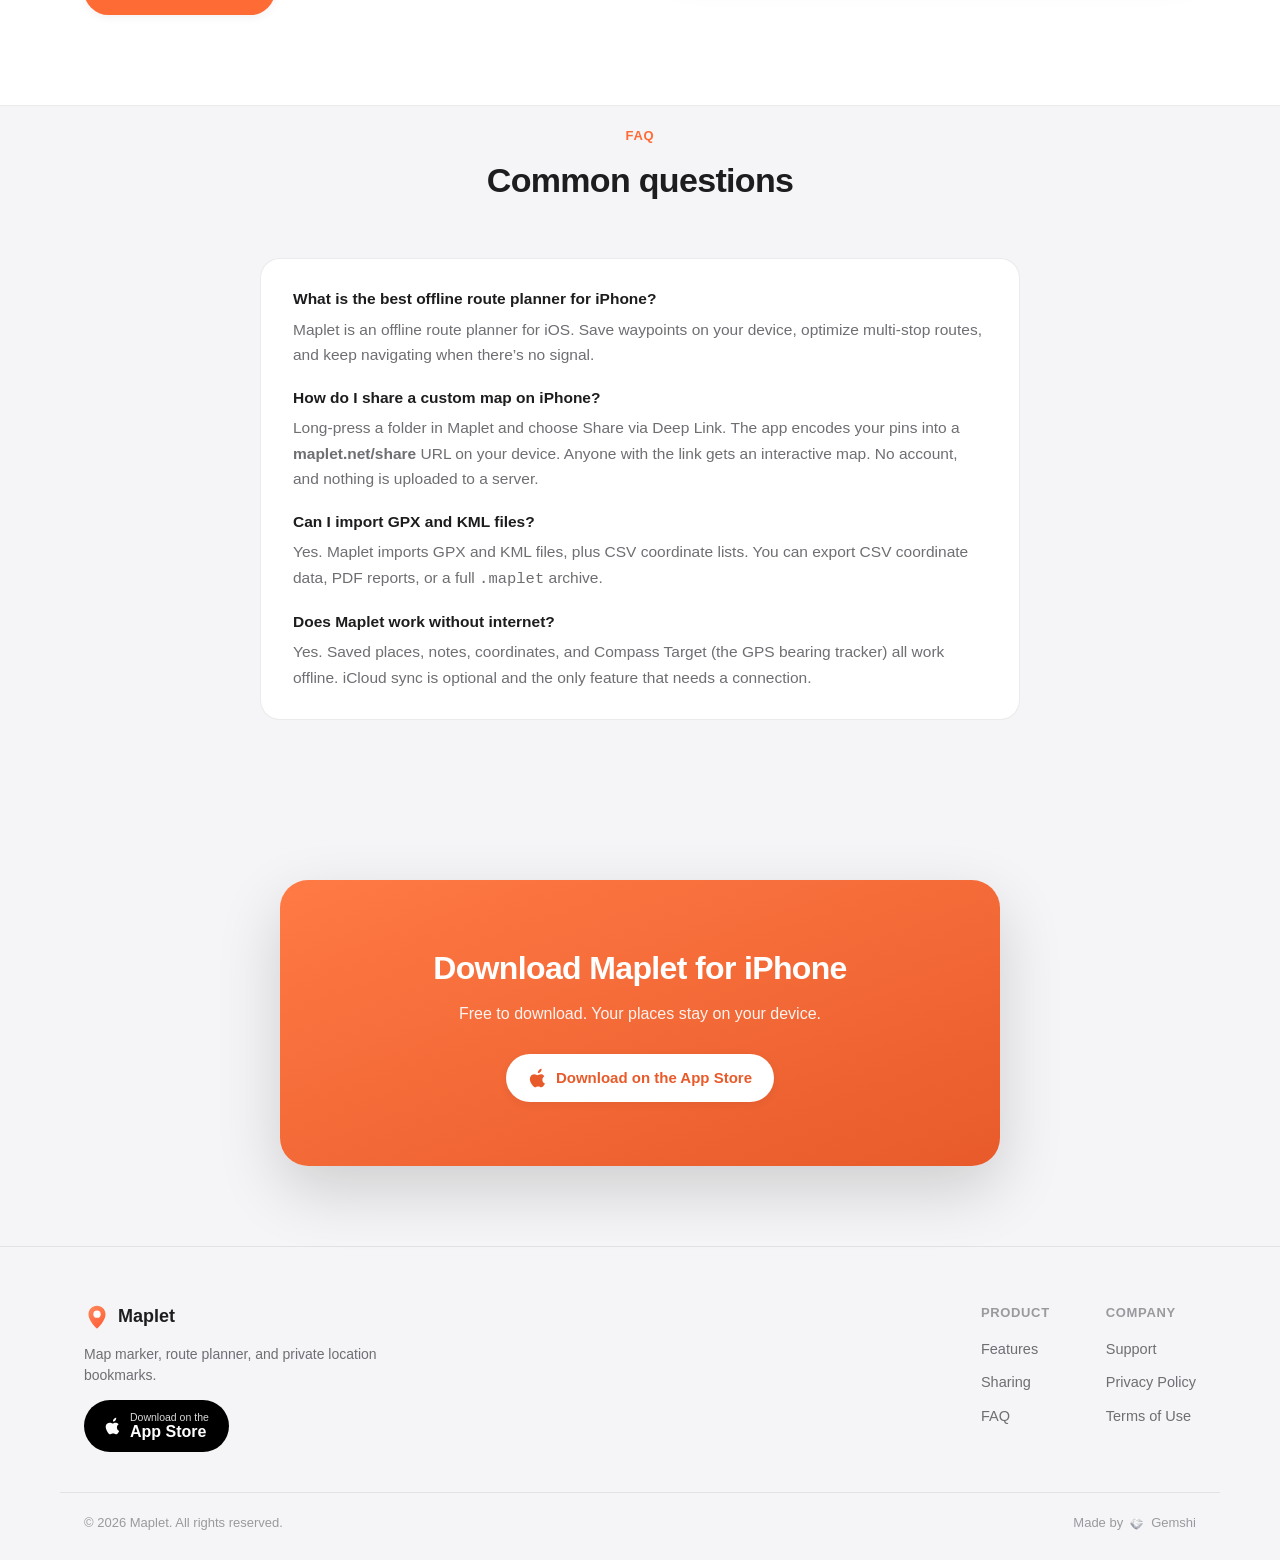
==== commit 4d7e17ec: "google analytics added" ====
--- a/index.html
+++ b/index.html
@@ -6,6 +6,15 @@
   <title>Maplet: Map Location Marker, Compass Target &amp; Route Planner</title>
   <meta name="description" content="Pin your favorite places and navigate using any app. Maplet offers compass tracking, multi-stop route planning, and private offline folder sharing." />
   <meta name="theme-color" content="#F5F5F7" />
+
+  <!-- Google tag (gtag.js) -->
+  <script async src="https://www.googletagmanager.com/gtag/js?id=G-S4Z6WJTWKN"></script>
+  <script>
+    window.dataLayer = window.dataLayer || [];
+    function gtag(){dataLayer.push(arguments);}
+    gtag('js', new Date());
+    gtag('config', 'G-S4Z6WJTWKN');
+  </script>
 
   <link rel="canonical" href="https://maplet.net/" />
   <link rel="icon" href="favicon.ico" sizes="any" />
@@ -73,7 +82,7 @@
   <link rel="preconnect" href="https://apps.apple.com" />
   <link rel="stylesheet" href="styles.css" />
 </head>
-<body>
+<body data-analytics="index">
 
   <!-- ===================================================================
        Header
@@ -105,7 +114,7 @@
       </nav>
 
       <div class="header-actions">
-        <a class="btn btn-primary btn-sm" href="https://apps.apple.com/app/id6748853120" target="_blank" rel="noopener">
+        <a class="btn btn-primary btn-sm" href="https://apps.apple.com/app/id6748853120" target="_blank" rel="noopener" data-analytics-placement="header">
           Download App
         </a>
         <button class="nav-toggle" id="navToggle" aria-label="Toggle menu" aria-expanded="false" aria-controls="mainNav">
@@ -126,7 +135,7 @@
         <div class="hero-copy" data-reveal>
           <p class="eyebrow">Maplet for iOS</p>
           <h1>Offline Map Marker &amp; Route Planner for iOS</h1>
-          <h2 class="hero-punch">Save places, plan the route, use it without a signal.</h2>
+          <h2 class="hero-punch">Save places, plan the routes, and use it without a signal.</h2>
           <p class="hero-sub">
             Maplet is a map bookmark and GPS toolkit for travel, field work, and outdoor trips.
             Pin waypoints with notes and photos, optimize multi-stop routes, and keep every location
@@ -134,7 +143,7 @@
           </p>
 
           <div class="hero-ctas">
-            <a class="btn btn-appstore" href="https://apps.apple.com/app/id6748853120" target="_blank" rel="noopener">
+            <a class="btn btn-appstore" href="https://apps.apple.com/app/id6748853120" target="_blank" rel="noopener" data-analytics-placement="hero">
               <svg viewBox="0 0 24 24" width="22" height="22" aria-hidden="true">
                 <path fill="currentColor" d="M16.365 1.43c0 1.14-.493 2.27-1.177 3.08-.744.9-1.99 1.57-2.987 1.57-.12 0-.23-.02-.3-.03-.01-.06-.04-.22-.04-.39 0-1.15.572-2.27 1.206-2.98.804-.94 2.142-1.64 3.248-1.68.03.13.05.28.05.43zm4.565 15.71c-.03.07-.463 1.58-1.518 3.12-.94 1.36-1.93 2.72-3.48 2.75-1.52.03-2.01-.89-3.75-.89-1.73 0-2.28.87-3.72.92-1.5.05-2.64-1.47-3.59-2.83C2.79 17.09 1.2 12.98 3.02 10.16c.98-1.5 2.68-2.5 4.5-2.53 1.5-.03 2.94.98 3.75.98.81 0 2.54-1.22 4.28-1.04.73.03 2.77.3 4.09 2.24-.11.07-2.44 1.42-2.44 4.32.01 3.45 3.05 4.55 3.09 4.57z"/>
               </svg>
@@ -157,64 +166,75 @@
     </section>
 
     <!-- =================================================================
-         Feature grid
+         Features
          ================================================================= -->
     <section class="features" id="features">
-      <div class="wrap">
-        <div class="section-heading" data-reveal>
+      <div class="wrap features-inner">
+        <div class="features-intro" data-reveal>
           <p class="eyebrow">Why Maplet</p>
-          <h2>Pins, routes, and GPS tools in one iPhone app.</h2>
-        </div>
-
-        <div class="feature-grid">
-          <article class="feature-card" data-reveal>
-            <div class="feature-icon" style="--icon-tint:#FF6B35">
-              <svg viewBox="0 0 24 24" fill="none" stroke="currentColor" stroke-width="1.7" aria-hidden="true">
+          <h2>The complete toolkit for bookmarking, routing, and exploration.</h2>
+          <p class="features-lede">
+            Save detailed waypoints with media and notes, auto-optimize multi-stop routes, and navigate off-grid with Compass Target. Share entire interactive maps via private links, with zero account setup and all your data kept on your device.
+          </p>
+        </div>
+
+        <ol class="capability-list" data-reveal>
+          <li class="capability-item" style="--tint:#FF6B35">
+            <span class="capability-mark" aria-hidden="true">
+              <svg viewBox="0 0 24 24" fill="none" stroke="currentColor" stroke-width="1.7">
                 <path stroke-linecap="round" stroke-linejoin="round" d="M12 21s7-6.2 7-11.2A7 7 0 0 0 5 9.8C5 14.8 12 21 12 21Z"/>
                 <circle cx="12" cy="9.8" r="2.2"/>
               </svg>
+            </span>
+            <div class="capability-copy">
+              <h3>Save &amp; bookmark</h3>
+              <p>Pin waypoints with notes, photos, and voice memos. Organize with folders and categories. Import GPX or KML, export CSV when you need a backup.</p>
             </div>
-            <h3>Save &amp; bookmark</h3>
-            <p>Pin any waypoint with a title, notes, photos, and voice memos. Organize into folders, tags, and color-coded categories. Import GPX and KML files, and export CSV coordinate data when you need a backup or spreadsheet.</p>
-          </article>
-
-          <article class="feature-card" data-reveal>
-            <div class="feature-icon" style="--icon-tint:#0A84FF">
-              <svg viewBox="0 0 24 24" fill="none" stroke="currentColor" stroke-width="1.7" aria-hidden="true">
+          </li>
+
+          <li class="capability-item" style="--tint:#0A84FF">
+            <span class="capability-mark" aria-hidden="true">
+              <svg viewBox="0 0 24 24" fill="none" stroke="currentColor" stroke-width="1.7">
                 <path stroke-linecap="round" stroke-linejoin="round" d="M4 19c2.5-6 5-9 8-9s5.5 3 8 9"/>
                 <circle cx="4" cy="19" r="1.4" fill="currentColor" stroke="none"/>
                 <circle cx="12" cy="10" r="1.4" fill="currentColor" stroke="none"/>
                 <circle cx="20" cy="19" r="1.4" fill="currentColor" stroke="none"/>
               </svg>
+            </span>
+            <div class="capability-copy">
+              <h3>Multi-stop routes</h3>
+              <p>Build routes for road trips, deliveries, or trails. Reorder stops, track progress, and open the result in Apple Maps, Google Maps, Waze, and more.</p>
             </div>
-            <h3>Plan multi-stop routes</h3>
-            <p>Build optimized routes for road trips, deliveries, or trails. Reorder stops, track journey progress, and open the result in Apple Maps, Google Maps, Waze, and more.</p>
-          </article>
-
-          <article class="feature-card" data-reveal>
-            <div class="feature-icon" style="--icon-tint:#30B04E">
-              <svg viewBox="0 0 24 24" fill="none" stroke="currentColor" stroke-width="1.7" aria-hidden="true">
+          </li>
+
+          <li class="capability-item" style="--tint:#30B04E">
+            <span class="capability-mark" aria-hidden="true">
+              <svg viewBox="0 0 24 24" fill="none" stroke="currentColor" stroke-width="1.7">
                 <circle cx="12" cy="12" r="9"/>
                 <path stroke-linecap="round" stroke-linejoin="round" d="M12 3v2M12 19v2M3 12h2M19 12h2"/>
                 <path stroke-linecap="round" stroke-linejoin="round" d="m12 12 4-6"/>
                 <circle cx="12" cy="12" r="1.2" fill="currentColor" stroke="none"/>
               </svg>
+            </span>
+            <div class="capability-copy">
+              <h3>Compass &amp; GPS</h3>
+              <p>Compass Target tracks saved places, the Sun, Moon, Qibla, and your parked car. Arrival alerts fire when you get near a pin.</p>
             </div>
-            <h3>Compass &amp; GPS tools</h3>
-            <p>A GPS bearing tracker for offline waypoint navigation. Compass Target tracks saved places, the Sun, Moon, Qibla, and your parked car, plus arrival alerts when you get near a pin.</p>
-          </article>
-
-          <article class="feature-card" data-reveal>
-            <div class="feature-icon" style="--icon-tint:#8E5CF7">
-              <svg viewBox="0 0 24 24" fill="none" stroke="currentColor" stroke-width="1.7" aria-hidden="true">
+          </li>
+
+          <li class="capability-item" style="--tint:#636366">
+            <span class="capability-mark" aria-hidden="true">
+              <svg viewBox="0 0 24 24" fill="none" stroke="currentColor" stroke-width="1.7">
                 <path stroke-linecap="round" stroke-linejoin="round" d="M12 2.75l7.25 3.2v5.42c0 4.53-3.06 7.9-7.25 9.88-4.19-1.98-7.25-5.35-7.25-9.88V5.95L12 2.75Z"/>
                 <path stroke-linecap="round" stroke-linejoin="round" d="M9.25 12.25l2 2 3.5-4"/>
               </svg>
+            </span>
+            <div class="capability-copy">
+              <h3>Private &amp; offline</h3>
+              <p>Works fully offline. Optional iCloud sync stays on your Apple ID. No ads, no account, and nothing lives on a Maplet server.</p>
             </div>
-            <h3>Private and offline</h3>
-            <p>Works fully offline. Optional iCloud sync stays on your Apple ID. No ads, no account, and your saved places never live on a Maplet server.</p>
-          </article>
-        </div>
+          </li>
+        </ol>
       </div>
     </section>
 
@@ -331,7 +351,7 @@
       <div class="wrap cta-inner" data-reveal>
         <h2>Download Maplet for iPhone</h2>
         <p>Free to download. Your places stay on your device.</p>
-        <a class="btn btn-light" href="https://apps.apple.com/app/id6748853120" target="_blank" rel="noopener">
+        <a class="btn btn-light" href="https://apps.apple.com/app/id6748853120" target="_blank" rel="noopener" data-analytics-placement="cta_band">
           <svg viewBox="0 0 24 24" width="20" height="20" aria-hidden="true">
             <path fill="currentColor" d="M16.365 1.43c0 1.14-.493 2.27-1.177 3.08-.744.9-1.99 1.57-2.987 1.57-.12 0-.23-.02-.3-.03-.01-.06-.04-.22-.04-.39 0-1.15.572-2.27 1.206-2.98.804-.94 2.142-1.64 3.248-1.68.03.13.05.28.05.43zm4.565 15.71c-.03.07-.463 1.58-1.518 3.12-.94 1.36-1.93 2.72-3.48 2.75-1.52.03-2.01-.89-3.75-.89-1.73 0-2.28.87-3.72.92-1.5.05-2.64-1.47-3.59-2.83C2.79 17.09 1.2 12.98 3.02 10.16c.98-1.5 2.68-2.5 4.5-2.53 1.5-.03 2.94.98 3.75.98.81 0 2.54-1.22 4.28-1.04.73.03 2.77.3 4.09 2.24-.11.07-2.44 1.42-2.44 4.32.01 3.45 3.05 4.55 3.09 4.57z"/>
           </svg>
@@ -364,7 +384,7 @@
           <span class="brand-name">Maplet</span>
         </a>
         <p>Map marker, route planner, and private location bookmarks.</p>
-        <a class="btn btn-appstore btn-sm" href="https://apps.apple.com/app/id6748853120" target="_blank" rel="noopener">
+        <a class="btn btn-appstore btn-sm" href="https://apps.apple.com/app/id6748853120" target="_blank" rel="noopener" data-analytics-placement="footer">
           <svg viewBox="0 0 24 24" width="18" height="18" aria-hidden="true">
             <path fill="currentColor" d="M16.365 1.43c0 1.14-.493 2.27-1.177 3.08-.744.9-1.99 1.57-2.987 1.57-.12 0-.23-.02-.3-.03-.01-.06-.04-.22-.04-.39 0-1.15.572-2.27 1.206-2.98.804-.94 2.142-1.64 3.248-1.68.03.13.05.28.05.43zm4.565 15.71c-.03.07-.463 1.58-1.518 3.12-.94 1.36-1.93 2.72-3.48 2.75-1.52.03-2.01-.89-3.75-.89-1.73 0-2.28.87-3.72.92-1.5.05-2.64-1.47-3.59-2.83C2.79 17.09 1.2 12.98 3.02 10.16c.98-1.5 2.68-2.5 4.5-2.53 1.5-.03 2.94.98 3.75.98.81 0 2.54-1.22 4.28-1.04.73.03 2.77.3 4.09 2.24-.11.07-2.44 1.42-2.44 4.32.01 3.45 3.05 4.55 3.09 4.57z"/>
           </svg>
@@ -398,6 +418,7 @@
     </div>
   </footer>
 
+  <script src="analytics.js"></script>
   <script src="script.js"></script>
 </body>
 </html>
--- a/styles.css
+++ b/styles.css
@@ -327,10 +327,130 @@
 }
 
 /* ---------------------------------------------------------------------- */
-/* Feature grid                                                            */
-/* ---------------------------------------------------------------------- */
-
-.features { padding: 40px 0 100px; }
+/* Features: asymmetric intro + capability list                             */
+/* ---------------------------------------------------------------------- */
+
+.features {
+  padding: 56px 0 100px;
+  position: relative;
+  overflow: hidden;
+}
+
+.features::before {
+  content: "";
+  position: absolute;
+  inset: 12% auto auto -8%;
+  width: min(52vw, 520px);
+  height: min(52vw, 520px);
+  border-radius: 50%;
+  background: radial-gradient(circle, var(--accent-soft), transparent 68%);
+  pointer-events: none;
+  z-index: 0;
+}
+
+.features-inner {
+  position: relative;
+  z-index: 1;
+  display: grid;
+  grid-template-columns: minmax(240px, 0.9fr) minmax(0, 1.2fr);
+  gap: clamp(40px, 6vw, 80px);
+  align-items: start;
+}
+
+.features-intro {
+  position: sticky;
+  top: calc(var(--header-h) + 28px);
+  padding-top: 8px;
+}
+
+.features-intro .eyebrow {
+  text-align: left;
+}
+
+.features-intro h2 {
+  font-size: clamp(28px, 3.4vw, 40px);
+  font-weight: 800;
+  line-height: 1.12;
+  letter-spacing: -0.03em;
+  max-width: 14ch;
+}
+
+.features-lede {
+  margin: 18px 0 0;
+  font-size: 17px;
+  line-height: 1.55;
+  color: var(--text-secondary);
+  max-width: 34ch;
+}
+
+.capability-list {
+  list-style: none;
+  margin: 0;
+  padding: 0;
+  border-top: 1px solid var(--border);
+}
+
+.capability-item {
+  display: grid;
+  grid-template-columns: 52px 1fr;
+  gap: 18px;
+  align-items: start;
+  padding: 26px 0;
+  border-bottom: 1px solid var(--border);
+  opacity: 0;
+  transform: translateY(14px);
+  transition:
+    opacity 0.55s ease,
+    transform 0.55s ease,
+    background-color 0.25s ease;
+}
+
+.capability-list.is-visible .capability-item {
+  opacity: 1;
+  transform: translateY(0);
+}
+
+.capability-list.is-visible .capability-item:nth-child(1) { transition-delay: 0.05s; }
+.capability-list.is-visible .capability-item:nth-child(2) { transition-delay: 0.14s; }
+.capability-list.is-visible .capability-item:nth-child(3) { transition-delay: 0.23s; }
+.capability-list.is-visible .capability-item:nth-child(4) { transition-delay: 0.32s; }
+
+.capability-mark {
+  width: 52px;
+  height: 52px;
+  border-radius: 16px;
+  display: flex;
+  align-items: center;
+  justify-content: center;
+  color: var(--tint);
+  background: color-mix(in srgb, var(--tint) 12%, transparent);
+  transition: transform 0.35s ease, background-color 0.25s ease;
+}
+
+.capability-mark svg {
+  width: 24px;
+  height: 24px;
+}
+
+.capability-item:hover .capability-mark {
+  transform: scale(1.06);
+  background: color-mix(in srgb, var(--tint) 18%, transparent);
+}
+
+.capability-copy h3 {
+  font-size: 20px;
+  font-weight: 700;
+  letter-spacing: -0.02em;
+  margin: 2px 0 6px;
+}
+
+.capability-copy p {
+  margin: 0;
+  font-size: 15.5px;
+  line-height: 1.5;
+  color: var(--text-secondary);
+  max-width: 46ch;
+}
 
 .section-heading {
   text-align: center;
@@ -341,51 +461,6 @@
 .section-heading h2 {
   font-size: 34px;
   font-weight: 800;
-}
-
-.feature-grid {
-  display: grid;
-  grid-template-columns: repeat(4, 1fr);
-  gap: 20px;
-}
-
-.feature-card {
-  background: var(--surface);
-  border: 1px solid var(--border);
-  border-radius: var(--radius);
-  padding: 28px 24px;
-  transition: transform 0.2s ease, box-shadow 0.2s ease;
-}
-
-.feature-card:hover {
-  transform: translateY(-4px);
-  box-shadow: var(--shadow-md);
-}
-
-.feature-icon {
-  width: 48px;
-  height: 48px;
-  border-radius: 14px;
-  display: flex;
-  align-items: center;
-  justify-content: center;
-  background: color-mix(in srgb, var(--icon-tint) 14%, transparent);
-  color: var(--icon-tint);
-  margin-bottom: 18px;
-}
-
-.feature-icon svg { width: 24px; height: 24px; }
-
-.feature-card h3 {
-  font-size: 18px;
-  font-weight: 700;
-  margin-bottom: 8px;
-}
-
-.feature-card p {
-  font-size: 14.5px;
-  color: var(--text-secondary);
-  margin: 0;
 }
 
 /* ---------------------------------------------------------------------- */
@@ -636,7 +711,18 @@
 /* ---------------------------------------------------------------------- */
 
 @media (max-width: 980px) {
-  .feature-grid { grid-template-columns: repeat(2, 1fr); }
+  .features-inner {
+    grid-template-columns: 1fr;
+    gap: 36px;
+  }
+
+  .features-intro {
+    position: static;
+  }
+
+  .features-intro h2 {
+    max-width: 18ch;
+  }
 }
 
 @media (max-width: 860px) {
@@ -682,7 +768,19 @@
   .nav-toggle { display: flex; }
   .header-actions .btn-primary.btn-sm { display: none; }
 
-  .feature-grid { grid-template-columns: 1fr; }
+  .features { padding: 40px 0 72px; }
+  .features-intro h2 { max-width: none; }
+  .capability-item {
+    grid-template-columns: 44px 1fr;
+    gap: 14px;
+    padding: 22px 0;
+  }
+  .capability-mark {
+    width: 44px;
+    height: 44px;
+    border-radius: 14px;
+  }
+  .capability-copy h3 { font-size: 18px; }
 
   .hero { padding: 48px 0 64px; }
   .hero-copy h1 { font-size: 30px; }
@@ -899,4 +997,10 @@
 @media (prefers-reduced-motion: reduce) {
   html { scroll-behavior: auto; }
   [data-reveal] { opacity: 1; transform: none; transition: none; }
-}
+  .capability-item {
+    opacity: 1;
+    transform: none;
+    transition: none;
+  }
+  .capability-item:hover .capability-mark { transform: none; }
+}
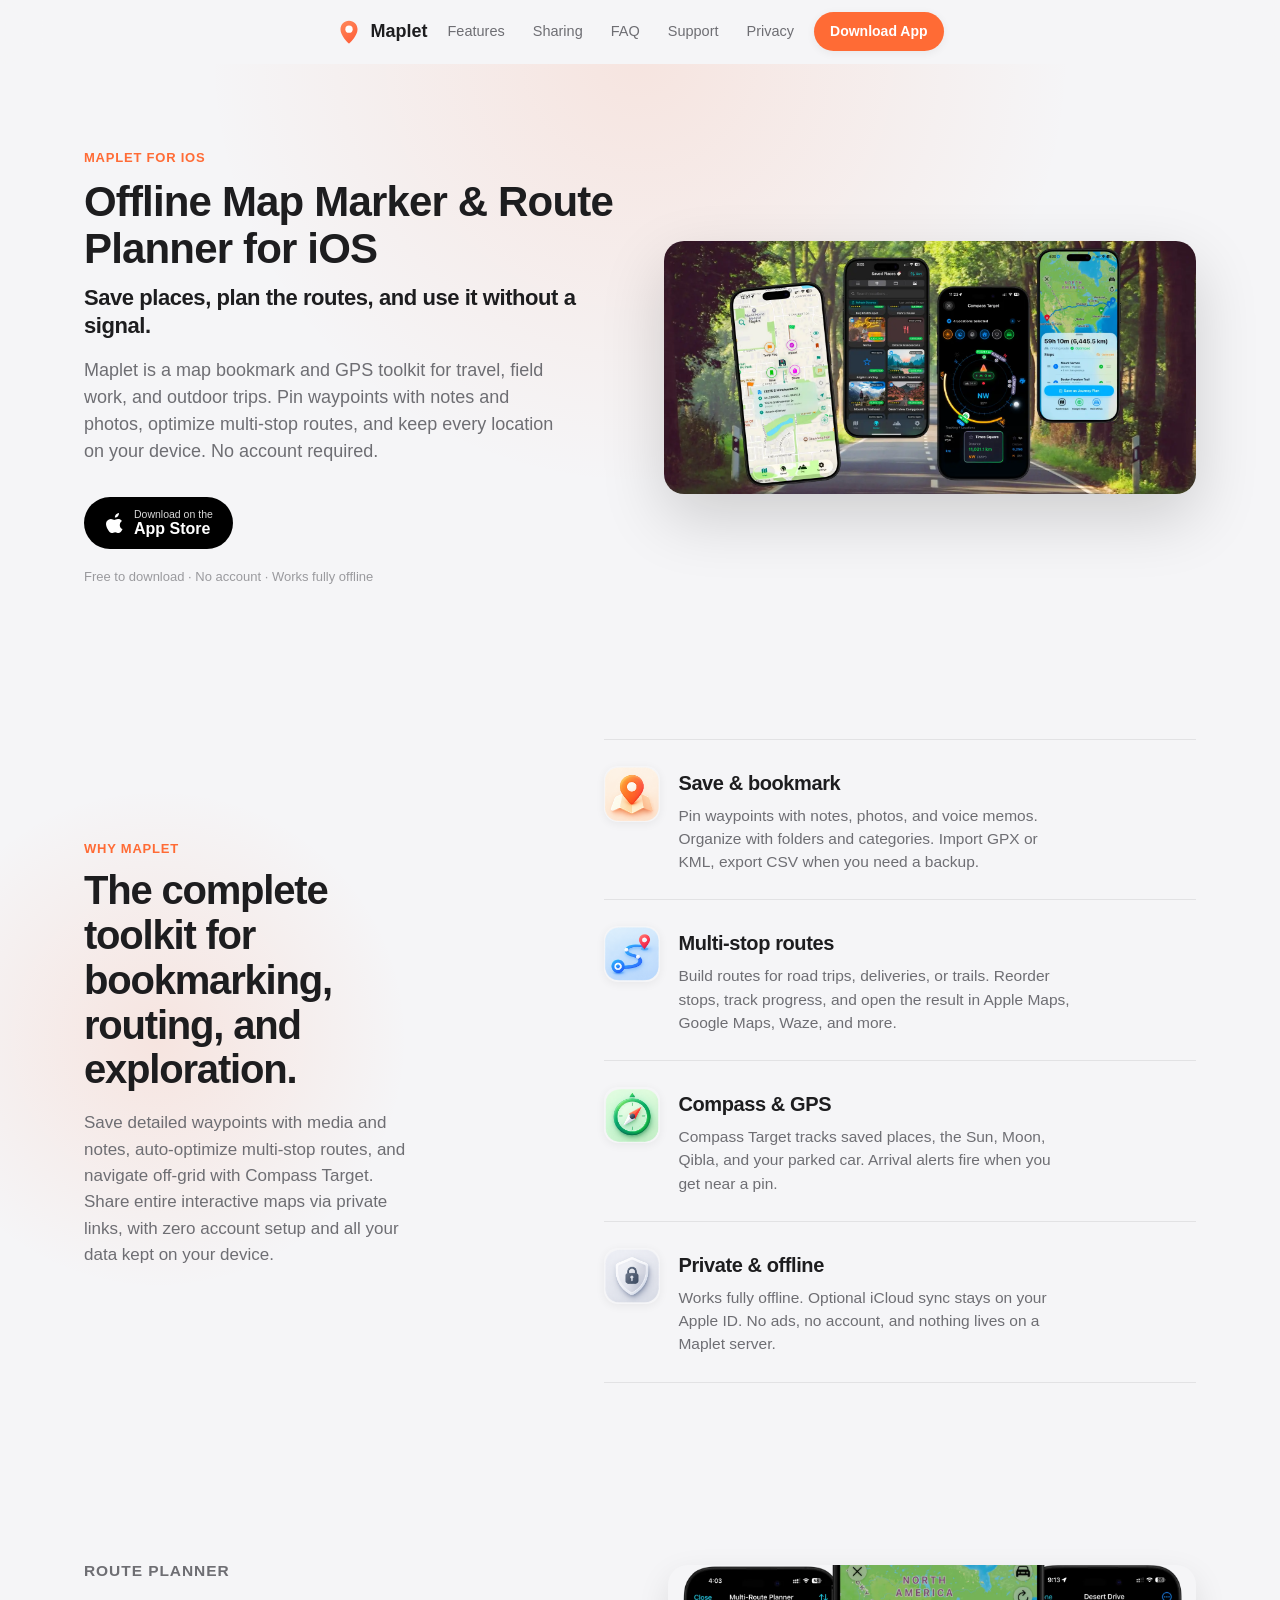
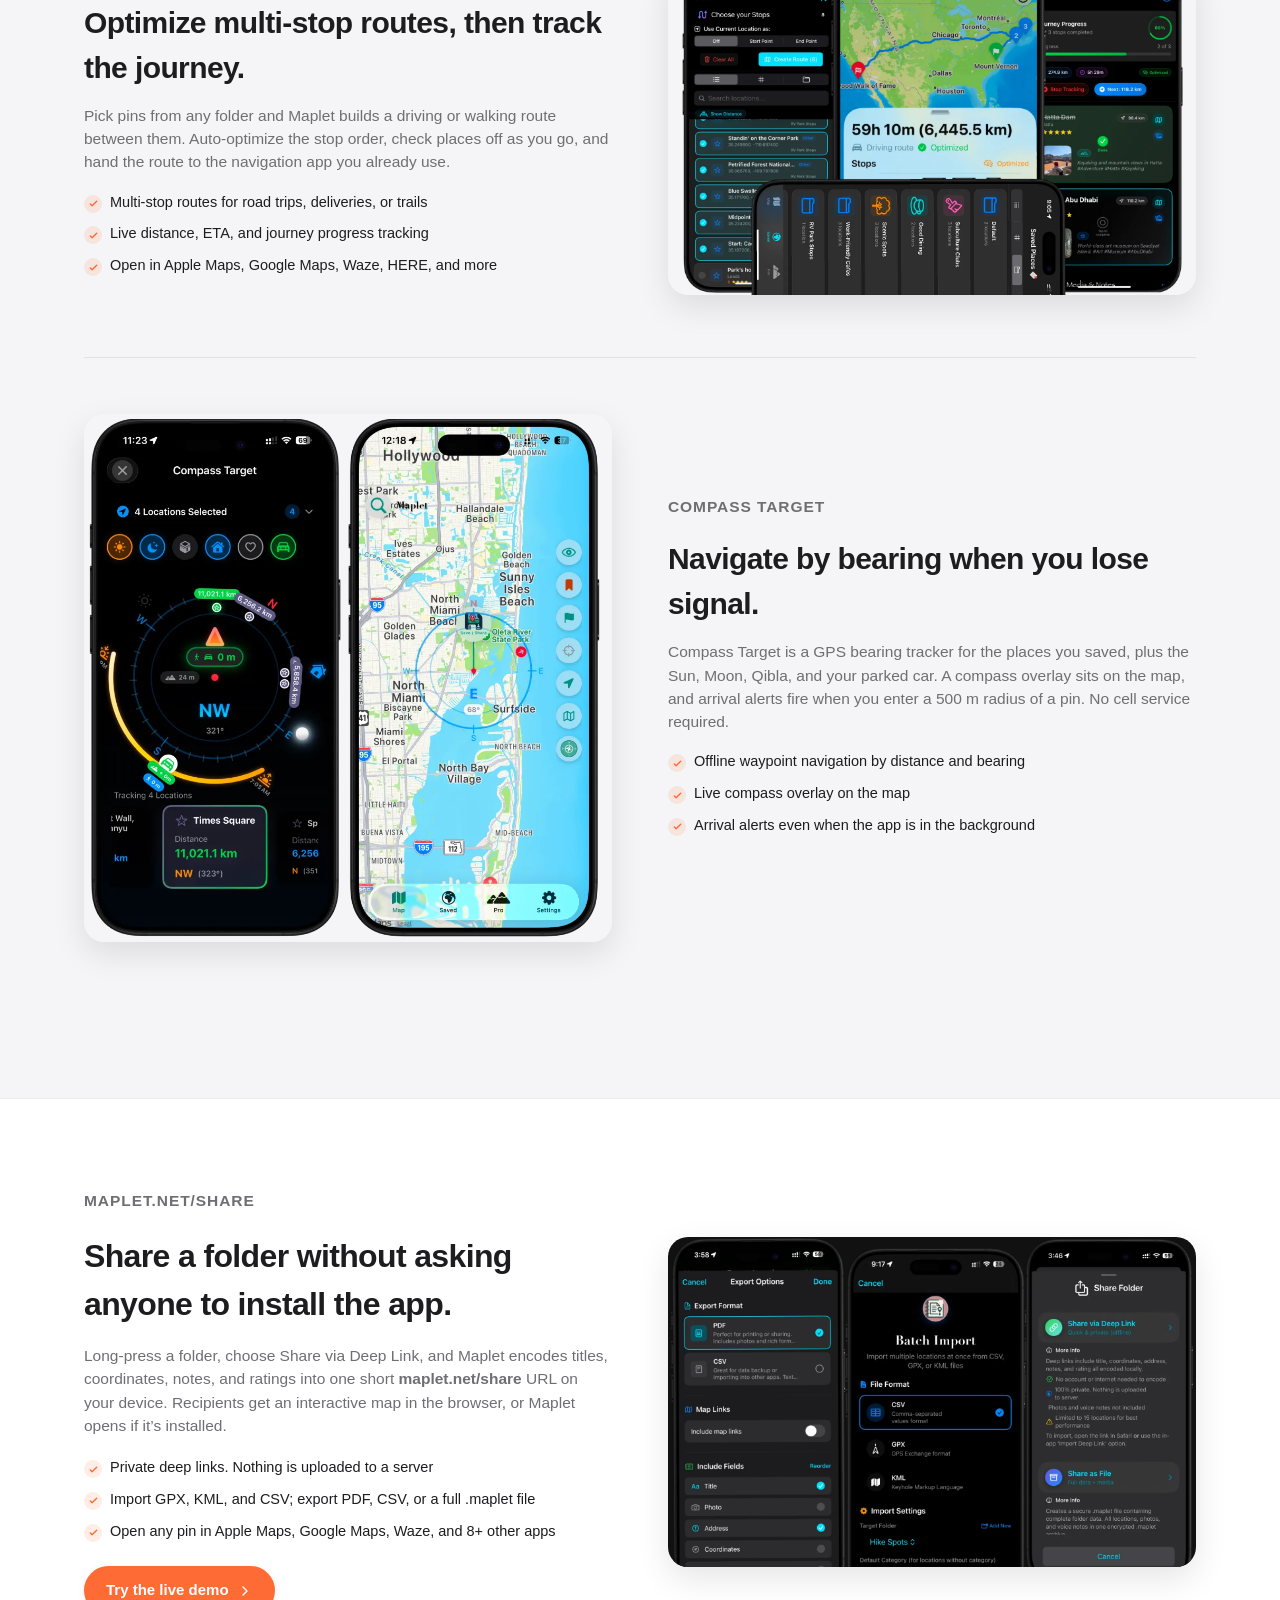
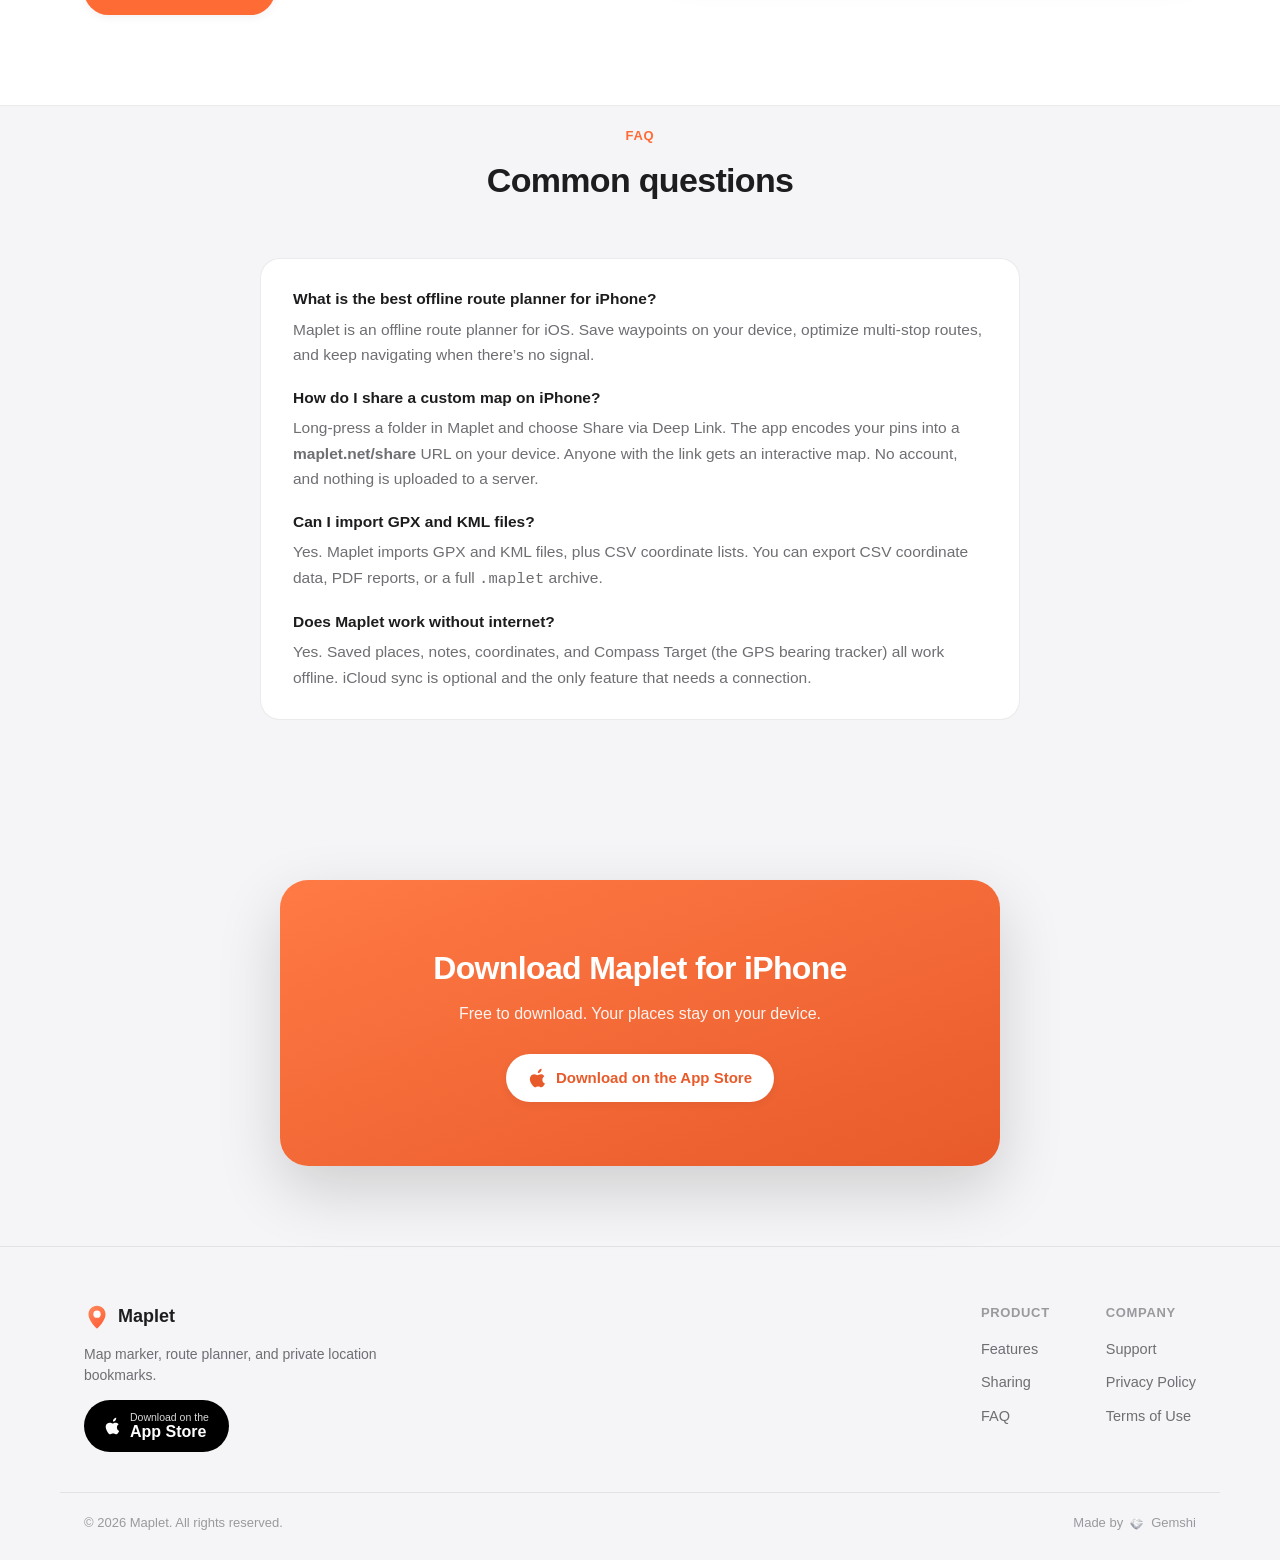
==== commit a394879e: "new featurelist icons" ====
--- a/index.html
+++ b/index.html
@@ -8,12 +8,17 @@
   <meta name="theme-color" content="#F5F5F7" />
 
   <!-- Google tag (gtag.js) -->
-  <script async src="https://www.googletagmanager.com/gtag/js?id=G-S4Z6WJTWKN"></script>
-  <script>
+  <link rel="preconnect" href="https://www.googletagmanager.com" />
+  <script async src="https://www.googletagmanager.com/gtag/js?id=G-S4Z6WJTWKN" data-cfasync="false"></script>
+  <script data-cfasync="false">
     window.dataLayer = window.dataLayer || [];
-    function gtag(){dataLayer.push(arguments);}
+    function gtag(){ window.dataLayer.push(arguments); }
+    window.gtag = gtag;
     gtag('js', new Date());
-    gtag('config', 'G-S4Z6WJTWKN');
+    gtag('config', 'G-S4Z6WJTWKN', {
+      send_page_view: true,
+      debug_mode: /[?&]ga_debug=1(?:&|$)/.test(location.search)
+    });
   </script>
 
   <link rel="canonical" href="https://maplet.net/" />
@@ -179,12 +184,9 @@
         </div>
 
         <ol class="capability-list" data-reveal>
-          <li class="capability-item" style="--tint:#FF6B35">
+          <li class="capability-item">
             <span class="capability-mark" aria-hidden="true">
-              <svg viewBox="0 0 24 24" fill="none" stroke="currentColor" stroke-width="1.7">
-                <path stroke-linecap="round" stroke-linejoin="round" d="M12 21s7-6.2 7-11.2A7 7 0 0 0 5 9.8C5 14.8 12 21 12 21Z"/>
-                <circle cx="12" cy="9.8" r="2.2"/>
-              </svg>
+              <img src="images/mapletSaveLocations.svg" alt="" width="32" height="32" loading="lazy" />
             </span>
             <div class="capability-copy">
               <h3>Save &amp; bookmark</h3>
@@ -192,14 +194,9 @@
             </div>
           </li>
 
-          <li class="capability-item" style="--tint:#0A84FF">
+          <li class="capability-item">
             <span class="capability-mark" aria-hidden="true">
-              <svg viewBox="0 0 24 24" fill="none" stroke="currentColor" stroke-width="1.7">
-                <path stroke-linecap="round" stroke-linejoin="round" d="M4 19c2.5-6 5-9 8-9s5.5 3 8 9"/>
-                <circle cx="4" cy="19" r="1.4" fill="currentColor" stroke="none"/>
-                <circle cx="12" cy="10" r="1.4" fill="currentColor" stroke="none"/>
-                <circle cx="20" cy="19" r="1.4" fill="currentColor" stroke="none"/>
-              </svg>
+              <img src="images/multiStopRoutes.svg" alt="" width="32" height="32" loading="lazy" />
             </span>
             <div class="capability-copy">
               <h3>Multi-stop routes</h3>
@@ -207,14 +204,9 @@
             </div>
           </li>
 
-          <li class="capability-item" style="--tint:#30B04E">
+          <li class="capability-item">
             <span class="capability-mark" aria-hidden="true">
-              <svg viewBox="0 0 24 24" fill="none" stroke="currentColor" stroke-width="1.7">
-                <circle cx="12" cy="12" r="9"/>
-                <path stroke-linecap="round" stroke-linejoin="round" d="M12 3v2M12 19v2M3 12h2M19 12h2"/>
-                <path stroke-linecap="round" stroke-linejoin="round" d="m12 12 4-6"/>
-                <circle cx="12" cy="12" r="1.2" fill="currentColor" stroke="none"/>
-              </svg>
+              <img src="images/locationOnCompass.svg" alt="" width="32" height="32" loading="lazy" />
             </span>
             <div class="capability-copy">
               <h3>Compass &amp; GPS</h3>
@@ -222,12 +214,9 @@
             </div>
           </li>
 
-          <li class="capability-item" style="--tint:#636366">
+          <li class="capability-item">
             <span class="capability-mark" aria-hidden="true">
-              <svg viewBox="0 0 24 24" fill="none" stroke="currentColor" stroke-width="1.7">
-                <path stroke-linecap="round" stroke-linejoin="round" d="M12 2.75l7.25 3.2v5.42c0 4.53-3.06 7.9-7.25 9.88-4.19-1.98-7.25-5.35-7.25-9.88V5.95L12 2.75Z"/>
-                <path stroke-linecap="round" stroke-linejoin="round" d="M9.25 12.25l2 2 3.5-4"/>
-              </svg>
+              <img src="images/privateOffline.svg" alt="" width="32" height="32" loading="lazy" />
             </span>
             <div class="capability-copy">
               <h3>Private &amp; offline</h3>
--- a/styles.css
+++ b/styles.css
@@ -392,7 +392,7 @@
 
 .capability-item {
   display: grid;
-  grid-template-columns: 52px 1fr;
+  grid-template-columns: 56px 1fr;
   gap: 18px;
   align-items: start;
   padding: 26px 0;
@@ -401,8 +401,7 @@
   transform: translateY(14px);
   transition:
     opacity 0.55s ease,
-    transform 0.55s ease,
-    background-color 0.25s ease;
+    transform 0.55s ease;
 }
 
 .capability-list.is-visible .capability-item {
@@ -416,25 +415,24 @@
 .capability-list.is-visible .capability-item:nth-child(4) { transition-delay: 0.32s; }
 
 .capability-mark {
-  width: 52px;
-  height: 52px;
-  border-radius: 16px;
+  width: 56px;
+  height: 56px;
+  flex-shrink: 0;
   display: flex;
   align-items: center;
   justify-content: center;
-  color: var(--tint);
-  background: color-mix(in srgb, var(--tint) 12%, transparent);
-  transition: transform 0.35s ease, background-color 0.25s ease;
-}
-
-.capability-mark svg {
-  width: 24px;
-  height: 24px;
+  transition: transform 0.35s ease;
+}
+
+.capability-mark img {
+  width: 56px;
+  height: 56px;
+  border-radius: 14px;
+  box-shadow: var(--shadow-sm);
 }
 
 .capability-item:hover .capability-mark {
-  transform: scale(1.06);
-  background: color-mix(in srgb, var(--tint) 18%, transparent);
+  transform: scale(1.05);
 }
 
 .capability-copy h3 {
@@ -771,15 +769,16 @@
   .features { padding: 40px 0 72px; }
   .features-intro h2 { max-width: none; }
   .capability-item {
-    grid-template-columns: 44px 1fr;
+    grid-template-columns: 48px 1fr;
     gap: 14px;
     padding: 22px 0;
   }
-  .capability-mark {
-    width: 44px;
-    height: 44px;
-    border-radius: 14px;
+  .capability-mark,
+  .capability-mark img {
+    width: 48px;
+    height: 48px;
   }
+  .capability-mark img { border-radius: 12px; }
   .capability-copy h3 { font-size: 18px; }
 
   .hero { padding: 48px 0 64px; }
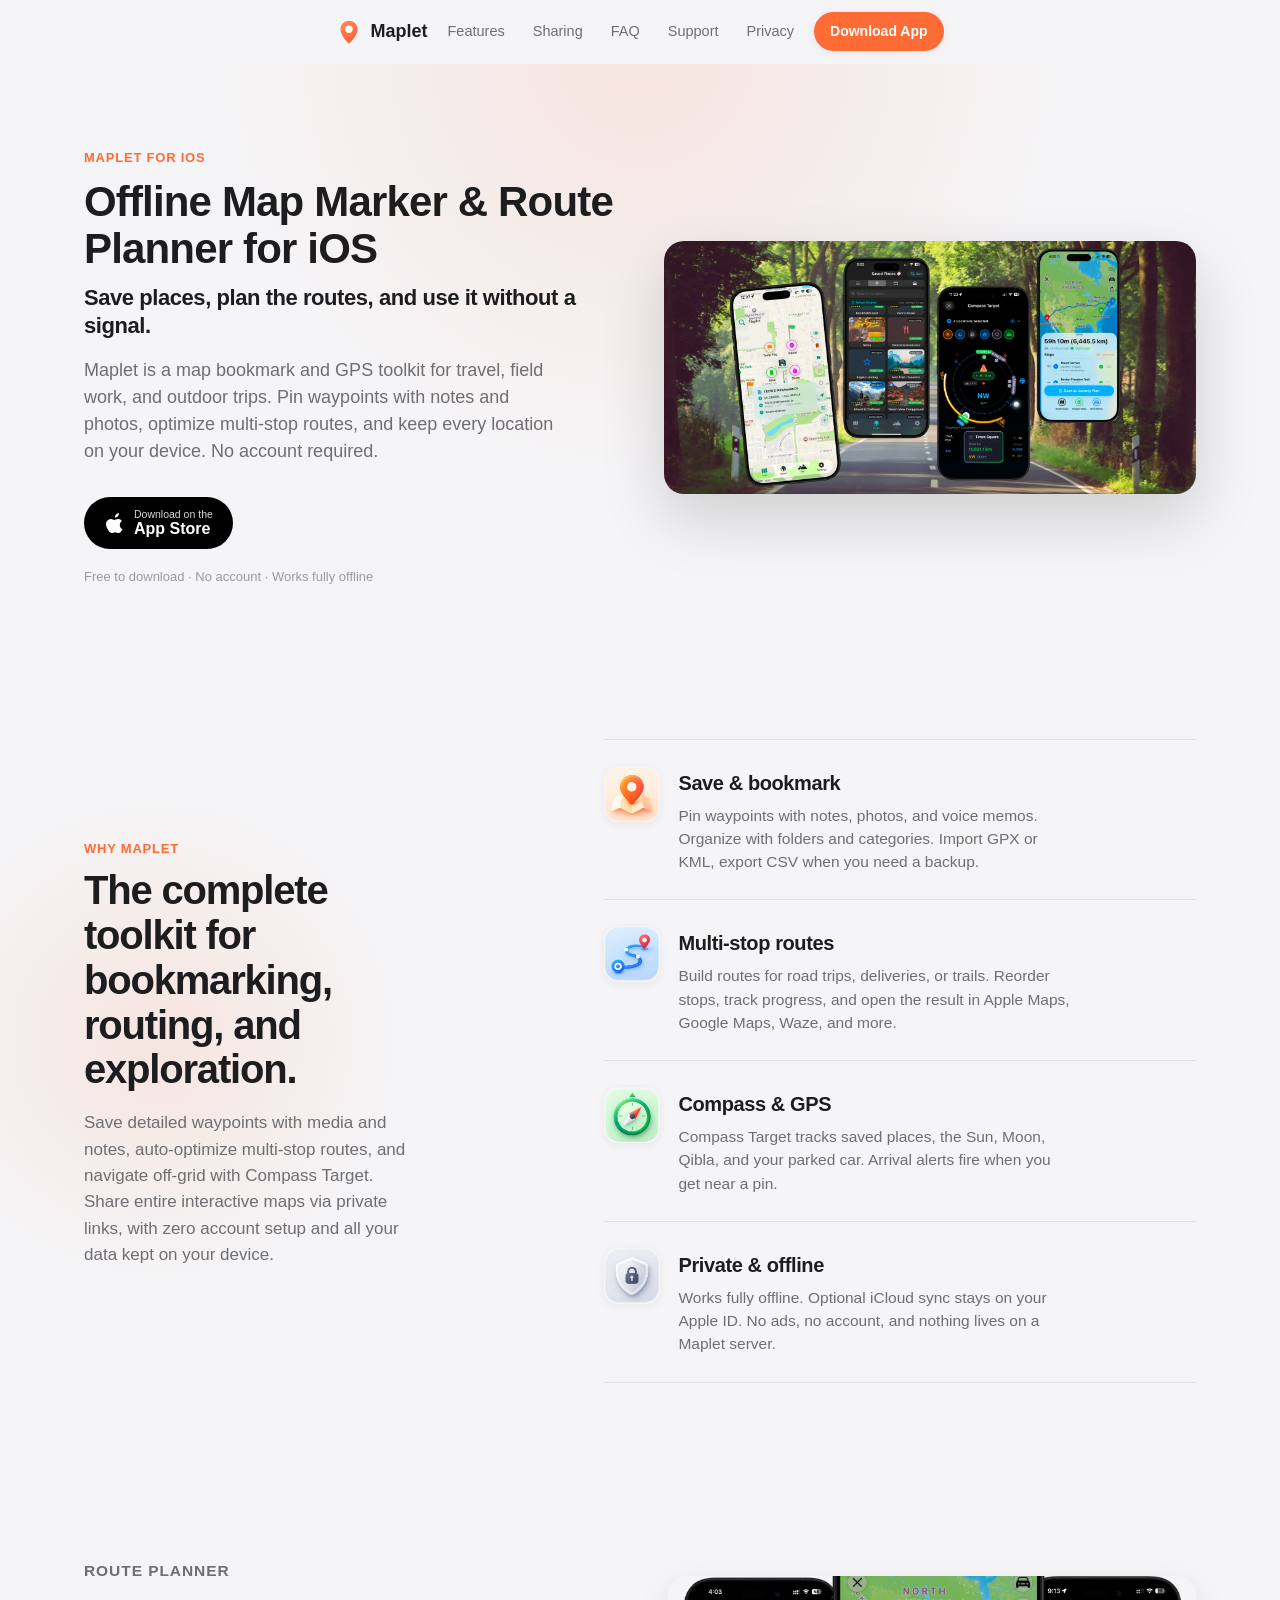
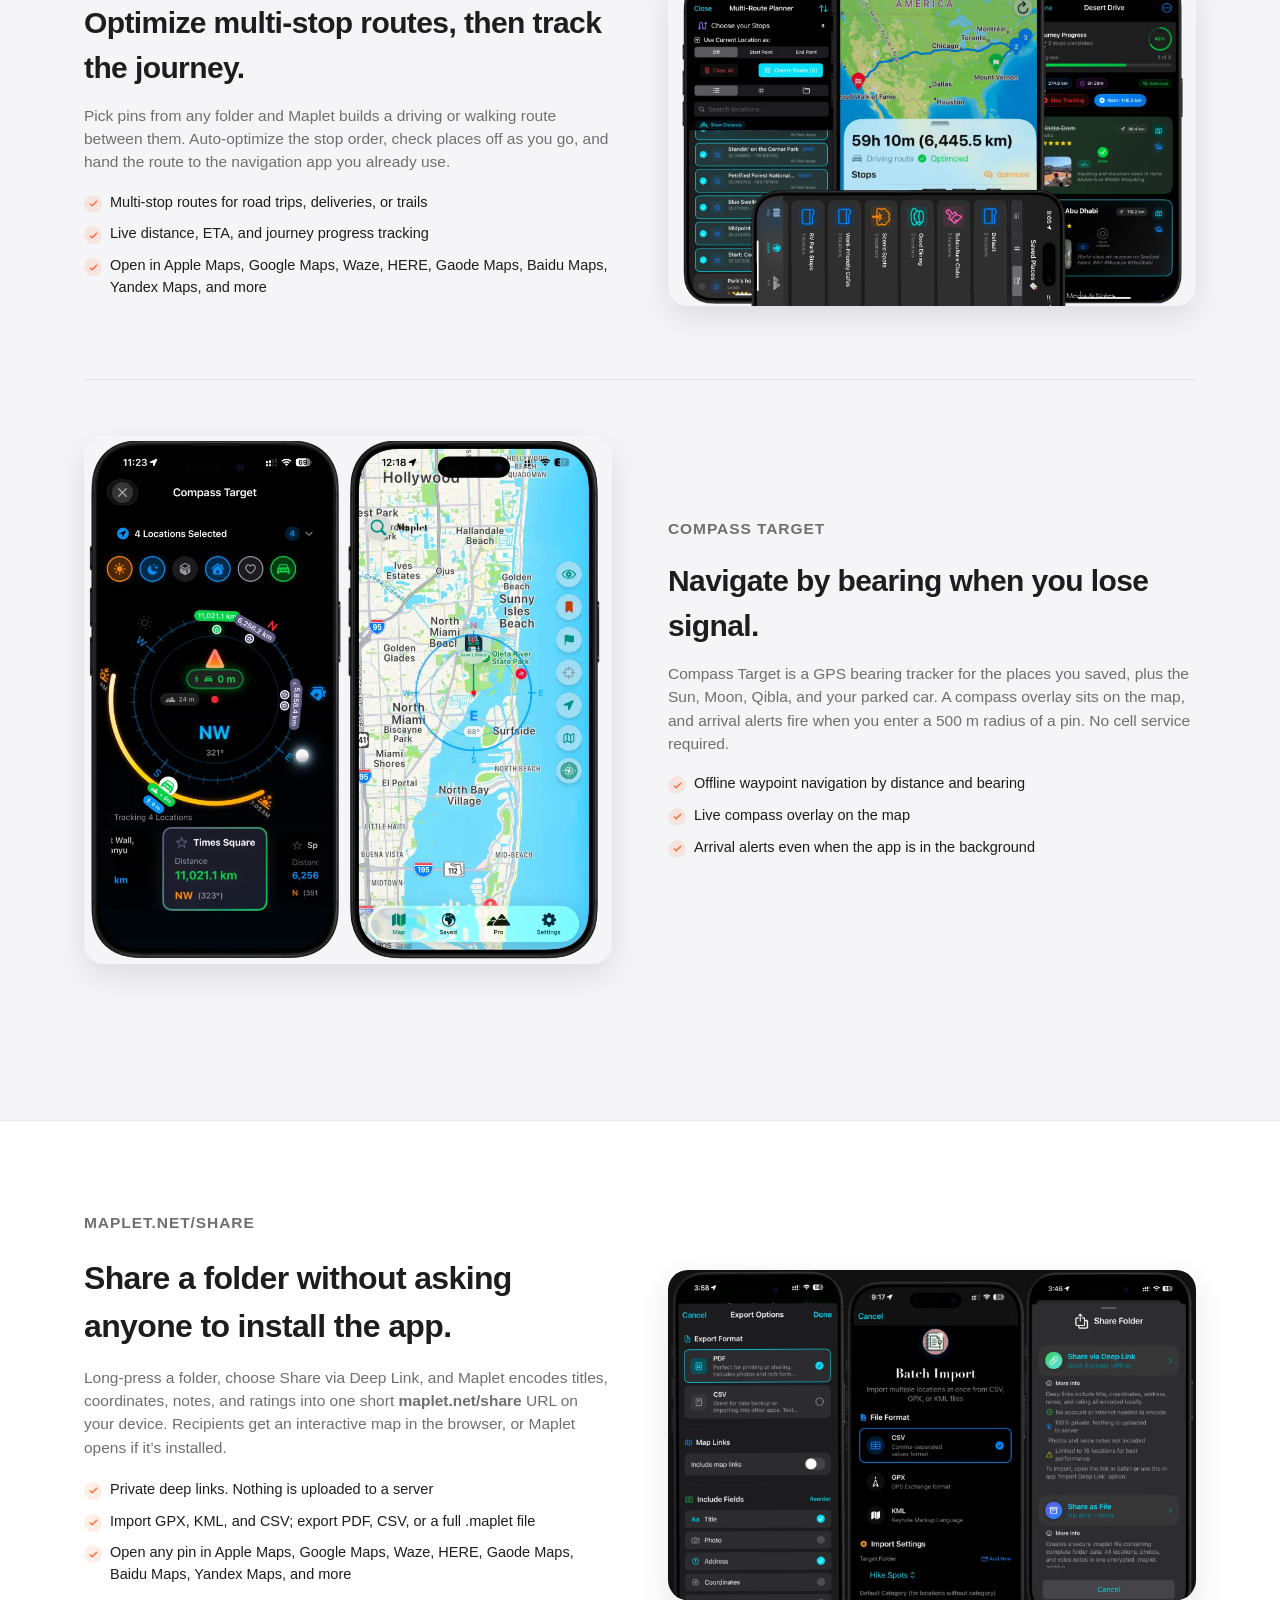
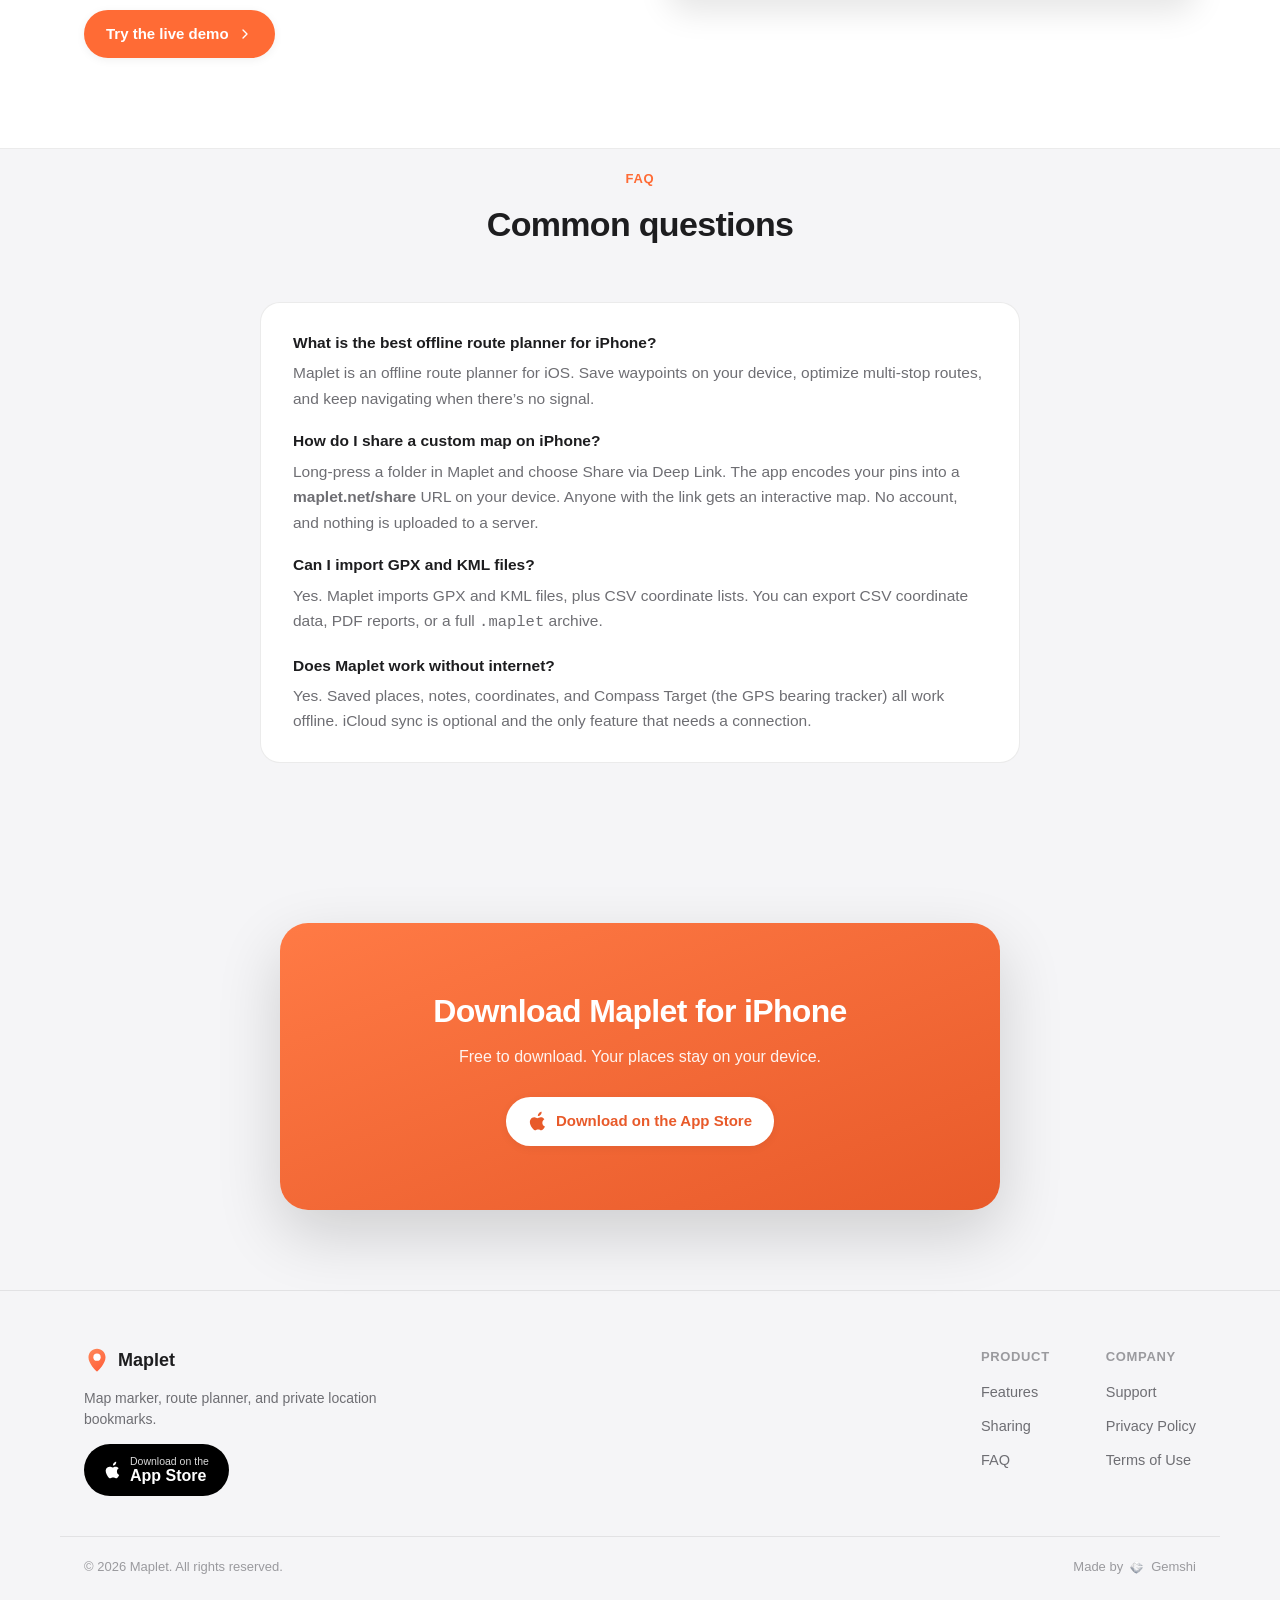
==== commit 475faa3f: "added some more map app titles in share page" ====
--- a/index.html
+++ b/index.html
@@ -244,7 +244,7 @@
             <ul class="checklist">
               <li>Multi-stop routes for road trips, deliveries, or trails</li>
               <li>Live distance, ETA, and journey progress tracking</li>
-              <li>Open in Apple Maps, Google Maps, Waze, HERE, and more</li>
+              <li>Open in Apple Maps, Google Maps, Waze, HERE, Gaode Maps, Baidu Maps, Yandex Maps, and more</li>
             </ul>
           </div>
           <div class="showcase-media">
@@ -291,7 +291,7 @@
           <ul class="checklist">
             <li>Private deep links. Nothing is uploaded to a server</li>
             <li>Import GPX, KML, and CSV; export PDF, CSV, or a full .maplet file</li>
-            <li>Open any pin in Apple Maps, Google Maps, Waze, and 8+ other apps</li>
+            <li>Open any pin in Apple Maps, Google Maps, Waze, HERE, Gaode Maps, Baidu Maps, Yandex Maps, and more</li>
           </ul>
 
           <a class="btn btn-primary" href="share/?data=[base64]">
@@ -400,9 +400,11 @@
     <div class="wrap footer-bottom">
       <p>© <span id="year"></span> Maplet. All rights reserved.</p>
       <p class="footer-credit">
-        Made by
-        <img src="images/GemshiLogoDark.png" alt="Gemshi" width="16" height="16" />
-        Gemshi
+        <a class="footer-credit-link" href="https://gemshi.com/" target="_blank" rel="noopener noreferrer">
+          Made by
+          <img src="images/GemshiLogoDark.png" alt="Gemshi" width="16" height="16" />
+          Gemshi
+        </a>
       </p>
     </div>
   </footer>
--- a/styles.css
+++ b/styles.css
@@ -694,13 +694,23 @@
 
 .footer-bottom p { margin: 0; }
 
-.footer-credit {
+.footer-credit-link {
   display: inline-flex;
   align-items: center;
   gap: 6px;
-}
-
-.footer-credit img {
+  color: inherit;
+  text-decoration: none;
+  transition: opacity 0.15s ease;
+}
+
+.footer-credit-link:hover,
+.footer-credit-link:focus-visible {
+  color: inherit;
+  text-decoration: none;
+  opacity: 0.72;
+}
+
+.footer-credit-link img {
   border-radius: 4px;
 }
 
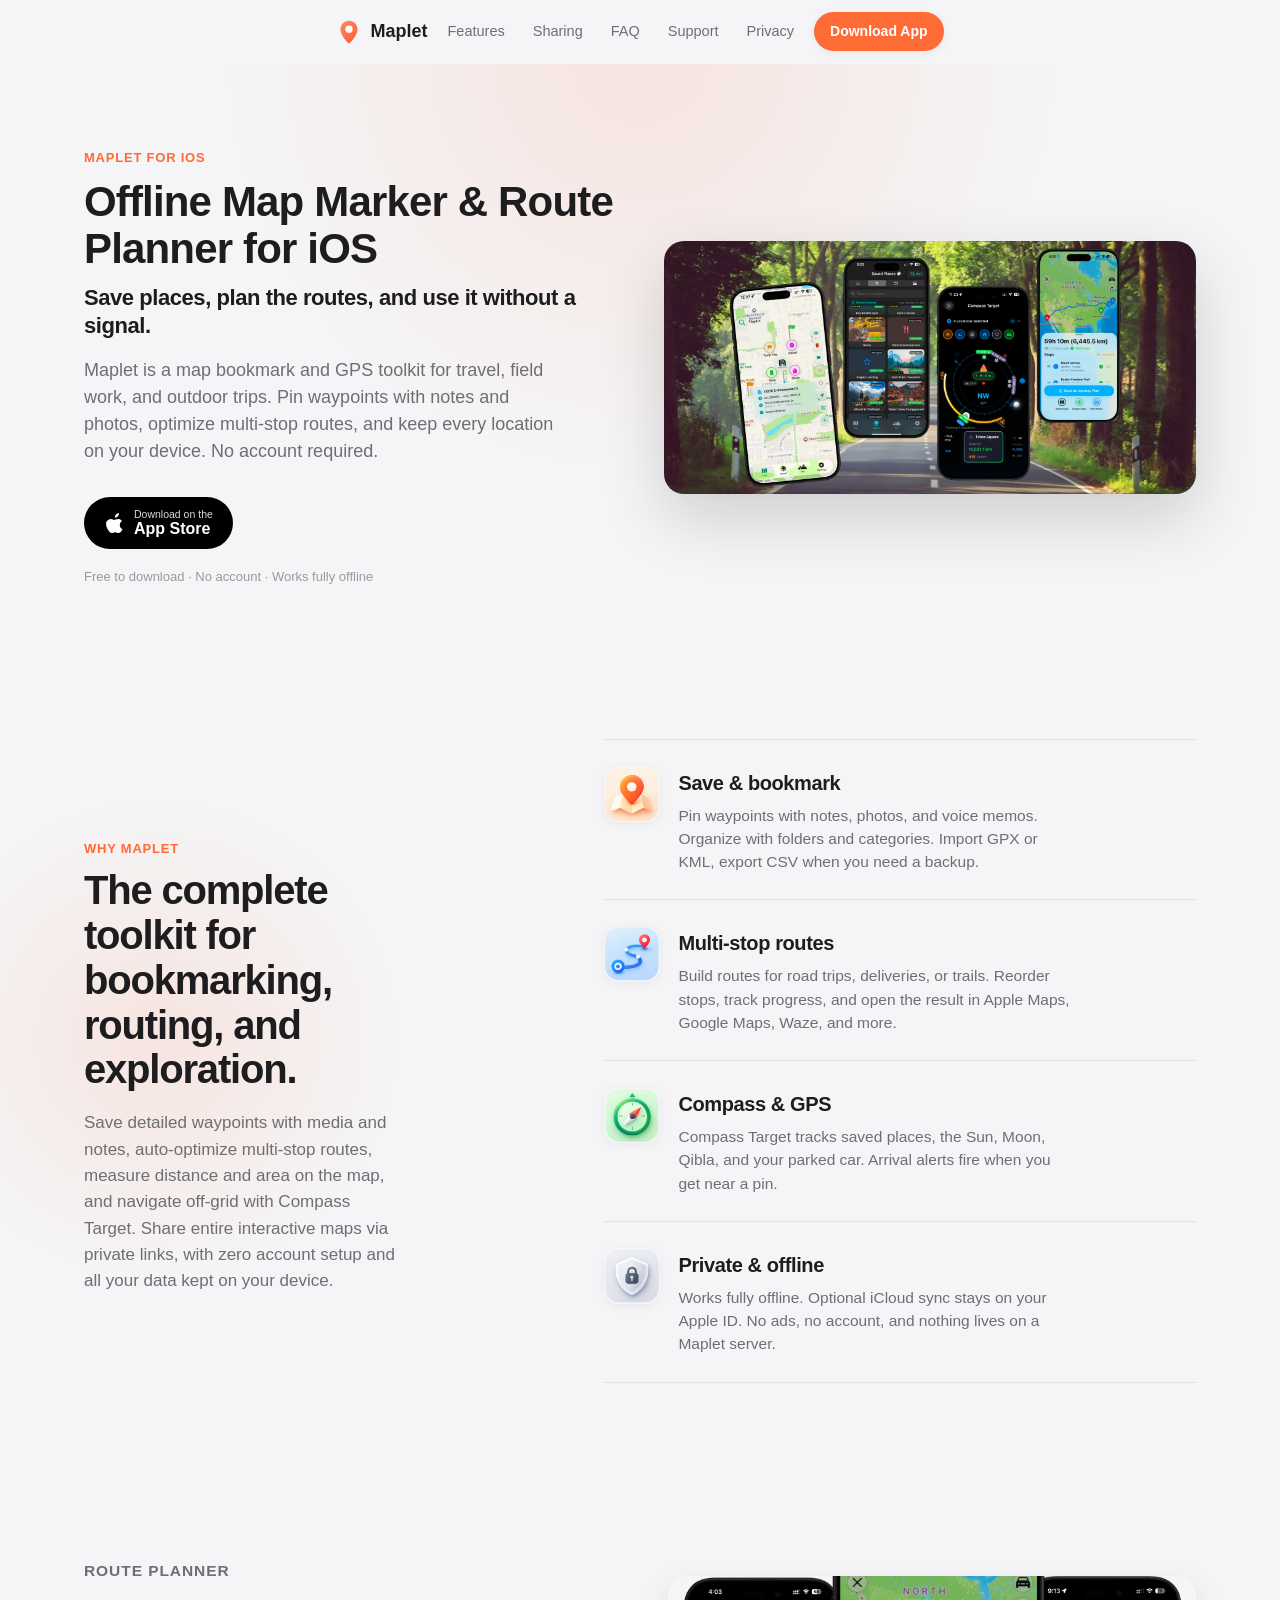
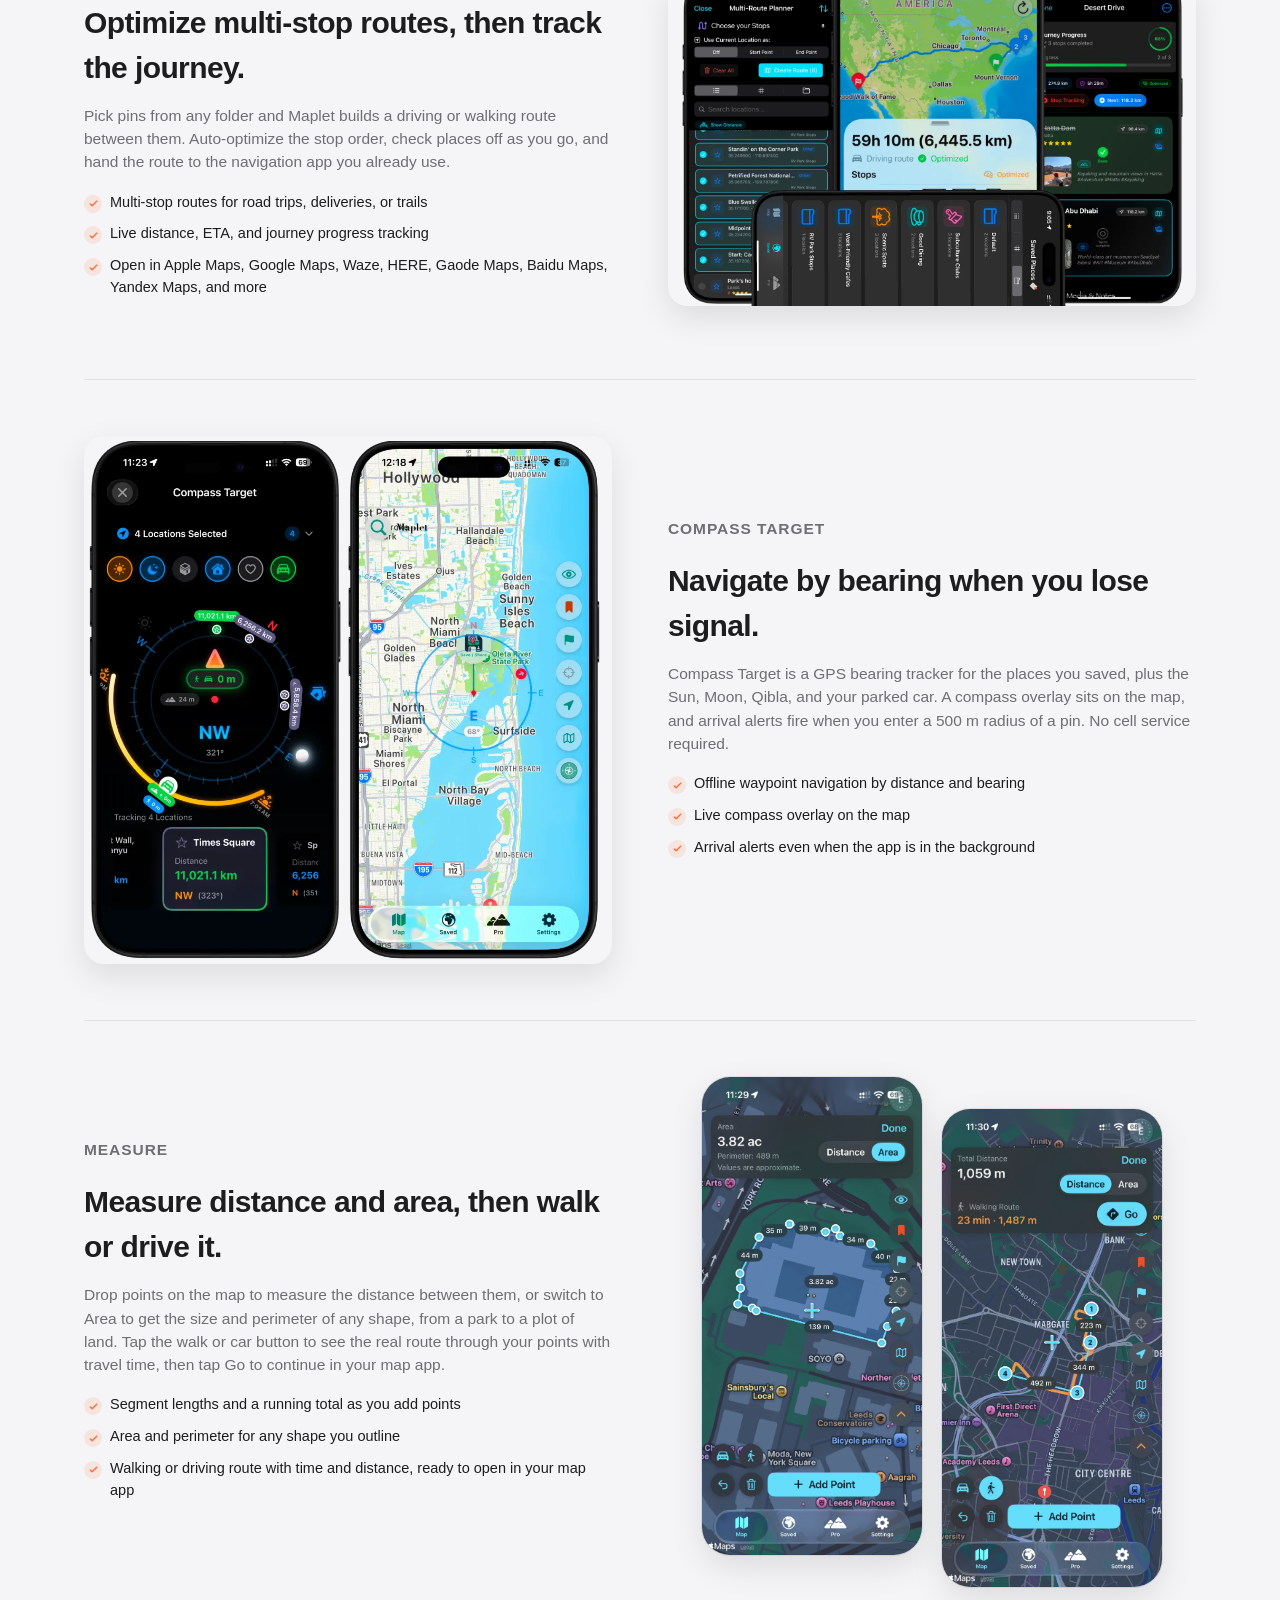
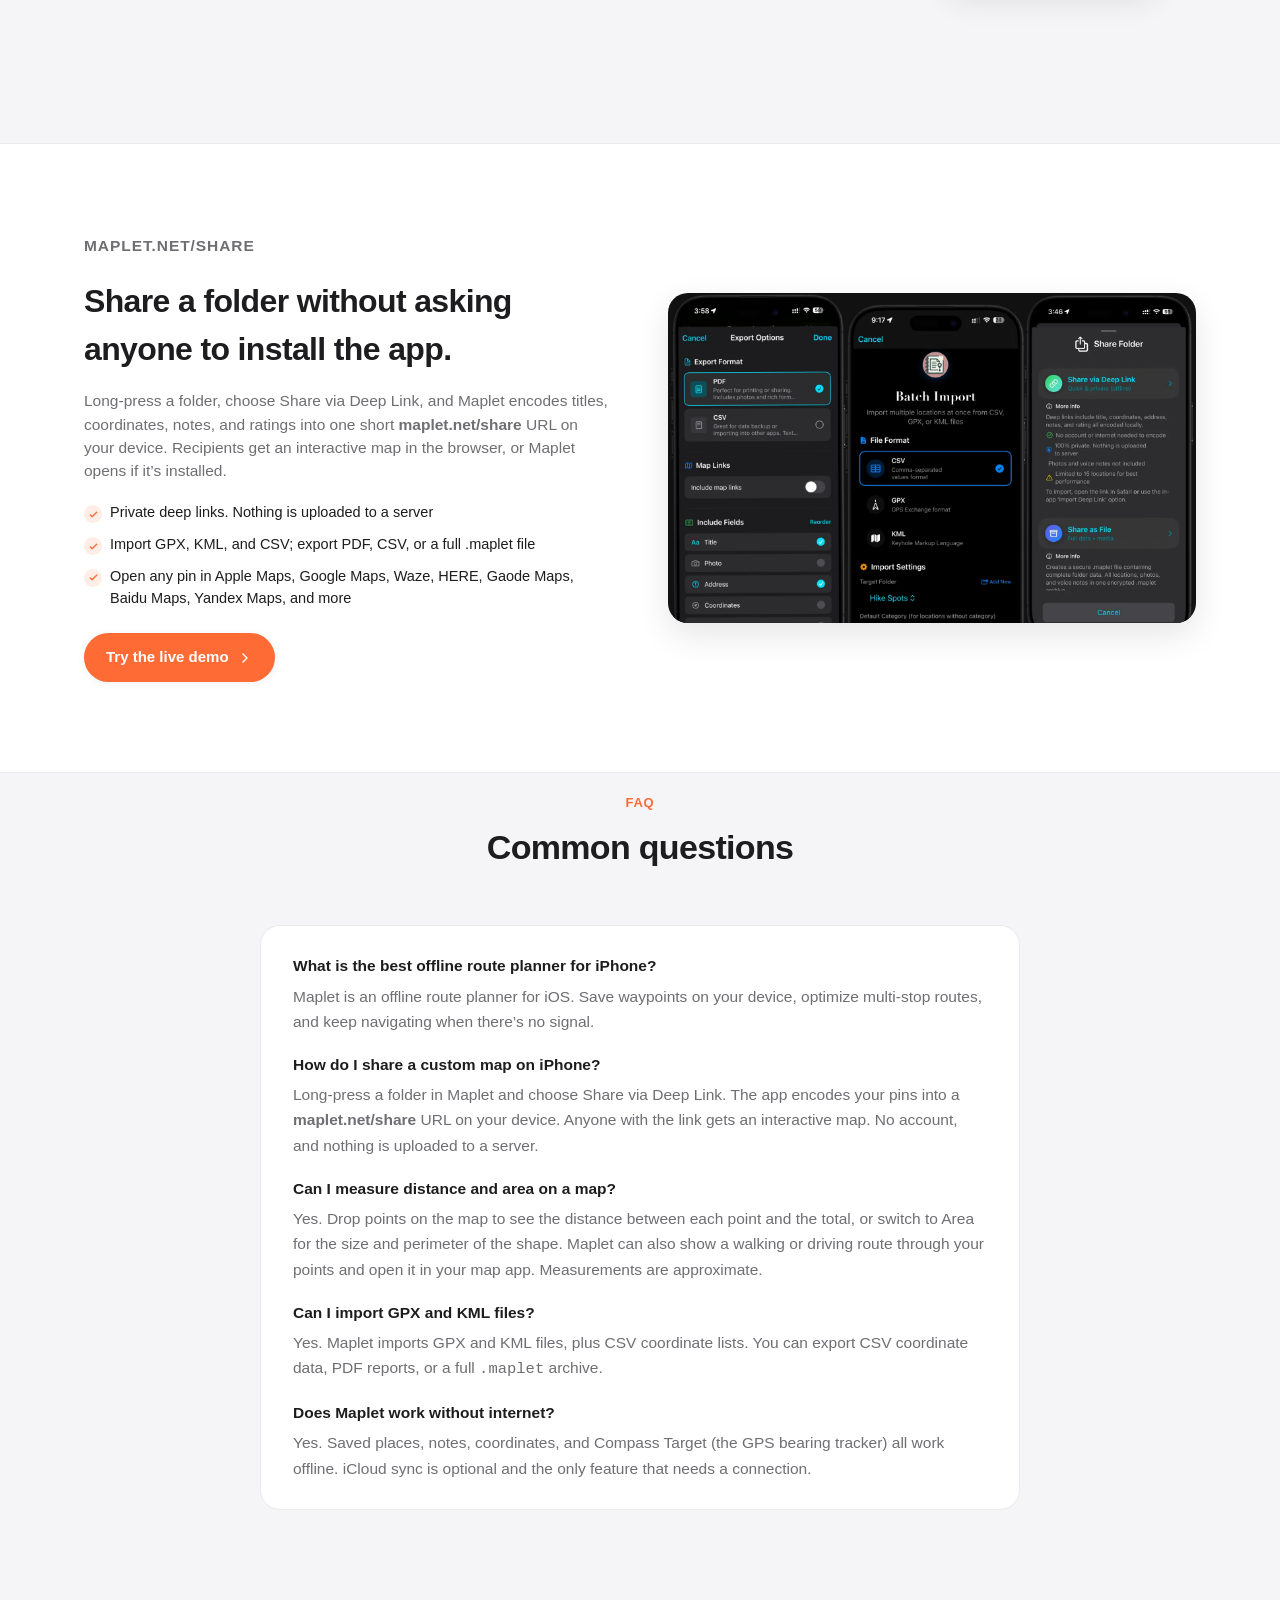
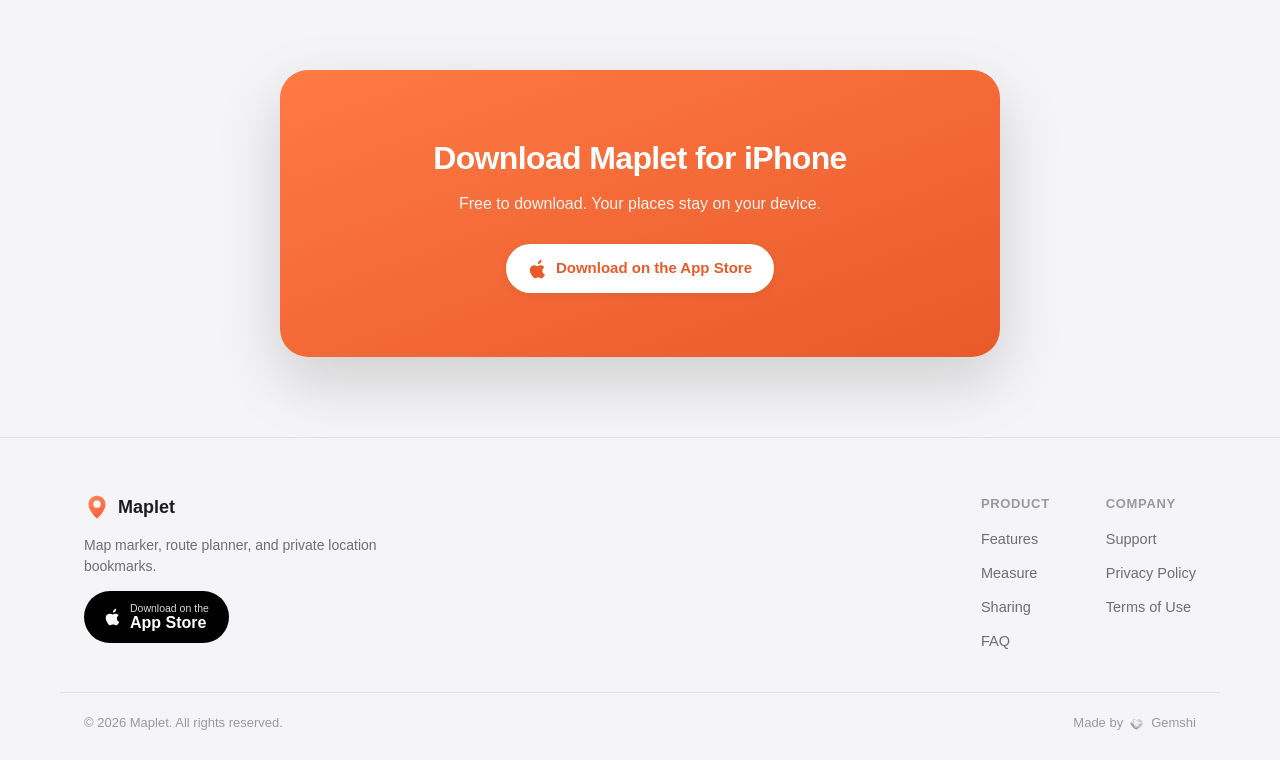
==== commit 573af42b: "Added point measure feature" ====
--- a/index.html
+++ b/index.html
@@ -66,6 +66,14 @@
       },
       {
         "@type": "Question",
+        "name": "Can I measure distance and area on a map with Maplet?",
+        "acceptedAnswer": {
+          "@type": "Answer",
+          "text": "Yes. Drop points on the map to see the distance between each point and the total, or switch to Area for the size and perimeter of the shape. Maplet can also show a walking or driving route through your points and open it in your map app. Measurements are approximate."
+        }
+      },
+      {
+        "@type": "Question",
         "name": "Can I import GPX and KML files into Maplet?",
         "acceptedAnswer": {
           "@type": "Answer",
@@ -179,7 +187,7 @@
           <p class="eyebrow">Why Maplet</p>
           <h2>The complete toolkit for bookmarking, routing, and exploration.</h2>
           <p class="features-lede">
-            Save detailed waypoints with media and notes, auto-optimize multi-stop routes, and navigate off-grid with Compass Target. Share entire interactive maps via private links, with zero account setup and all your data kept on your device.
+            Save detailed waypoints with media and notes, auto-optimize multi-stop routes, measure distance and area on the map, and navigate off-grid with Compass Target. Share entire interactive maps via private links, with zero account setup and all your data kept on your device.
           </p>
         </div>
 
@@ -271,6 +279,28 @@
             <img src="images/MapletScr5.webp" alt="Maplet Compass Target tool showing distance and bearing to saved locations, alongside the live map view" loading="lazy" />
           </div>
         </div>
+
+        <div class="showcase-row" id="measure" data-reveal>
+          <div class="showcase-copy">
+            <p class="eyebrow">Measure</p>
+            <h2>Measure distance and area, then walk or drive it.</h2>
+            <p>
+              Drop points on the map to measure the distance between them, or switch to Area to
+              get the size and perimeter of any shape, from a park to a plot of land. Tap the walk
+              or car button to see the real route through your points with travel time, then tap
+              Go to continue in your map app.
+            </p>
+            <ul class="checklist">
+              <li>Segment lengths and a running total as you add points</li>
+              <li>Area and perimeter for any shape you outline</li>
+              <li>Walking or driving route with time and distance, ready to open in your map app</li>
+            </ul>
+          </div>
+          <div class="showcase-media phone-pair">
+            <img src="images/pointArea.webp" alt="Maplet measuring the area of a city block: 3.82 acres with a 489 m perimeter and the length of each side labeled" width="1206" height="2622" loading="lazy" />
+            <img src="images/pointWalkRoute.webp" alt="Maplet measuring four numbered points: 1,059 m total distance and a 23 minute walking route drawn between them, with a Go button" width="1206" height="2622" loading="lazy" />
+          </div>
+        </div>
       </div>
     </section>
 
@@ -323,6 +353,9 @@
 
           <dt>How do I share a custom map on iPhone?</dt>
           <dd>Long-press a folder in Maplet and choose Share via Deep Link. The app encodes your pins into a <strong>maplet.net/share</strong> URL on your device. Anyone with the link gets an interactive map. No account, and nothing is uploaded to a server.</dd>
+
+          <dt>Can I measure distance and area on a map?</dt>
+          <dd>Yes. Drop points on the map to see the distance between each point and the total, or switch to Area for the size and perimeter of the shape. Maplet can also show a walking or driving route through your points and open it in your map app. Measurements are approximate.</dd>
 
           <dt>Can I import GPX and KML files?</dt>
           <dd>Yes. Maplet imports GPX and KML files, plus CSV coordinate lists. You can export CSV coordinate data, PDF reports, or a full <code>.maplet</code> archive.</dd>
@@ -385,6 +418,7 @@
         <div class="footer-col">
           <h4>Product</h4>
           <a href="#features">Features</a>
+          <a href="#measure">Measure</a>
           <a href="#share-showcase">Sharing</a>
           <a href="#faq">FAQ</a>
         </div>
--- a/styles.css
+++ b/styles.css
@@ -529,6 +529,31 @@
   border-radius: var(--radius);
   overflow: hidden;
   box-shadow: var(--shadow-md);
+}
+
+/* Two portrait phone screenshots side by side, the second dropped slightly */
+.showcase-media.phone-pair {
+  display: grid;
+  grid-template-columns: 1fr 1fr;
+  gap: 20px;
+  max-width: 460px;
+  margin: 0 auto;
+  padding-bottom: 32px;
+  border-radius: 0;
+  overflow: visible;
+  box-shadow: none;
+}
+
+.phone-pair img {
+  width: 100%;
+  height: auto;
+  border-radius: 28px;
+  box-shadow: var(--shadow-md);
+  outline: 1px solid var(--border);
+}
+
+.phone-pair img:nth-child(2) {
+  transform: translateY(32px);
 }
 
 /* ---------------------------------------------------------------------- */
@@ -797,6 +822,9 @@
 
   .section-heading h2 { font-size: 27px; }
   .showcase-copy h2, .share-copy h2 { font-size: 25px; }
+  .showcase-media.phone-pair { gap: 14px; padding-bottom: 20px; }
+  .phone-pair img { border-radius: 20px; }
+  .phone-pair img:nth-child(2) { transform: translateY(20px); }
 
   .cta-inner { padding: 48px 24px; }
   .cta-inner h2 { font-size: 26px; }
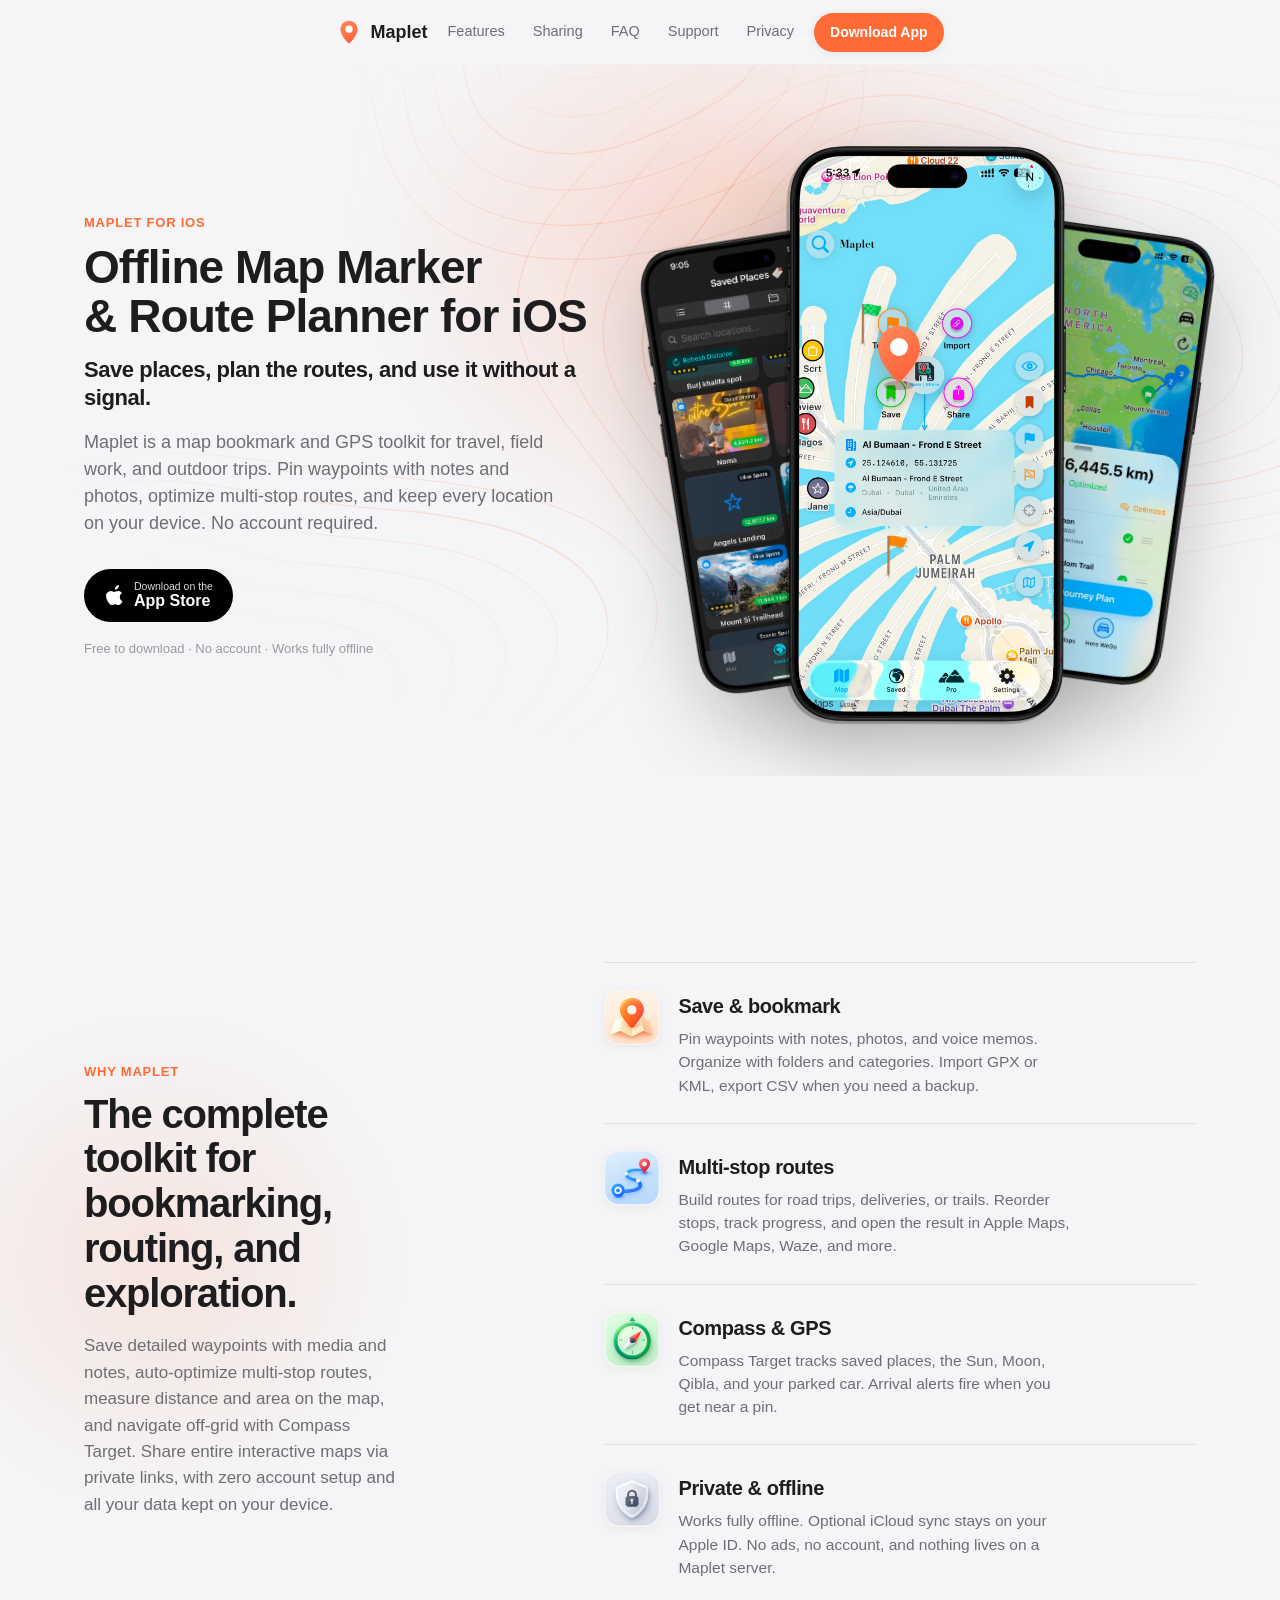
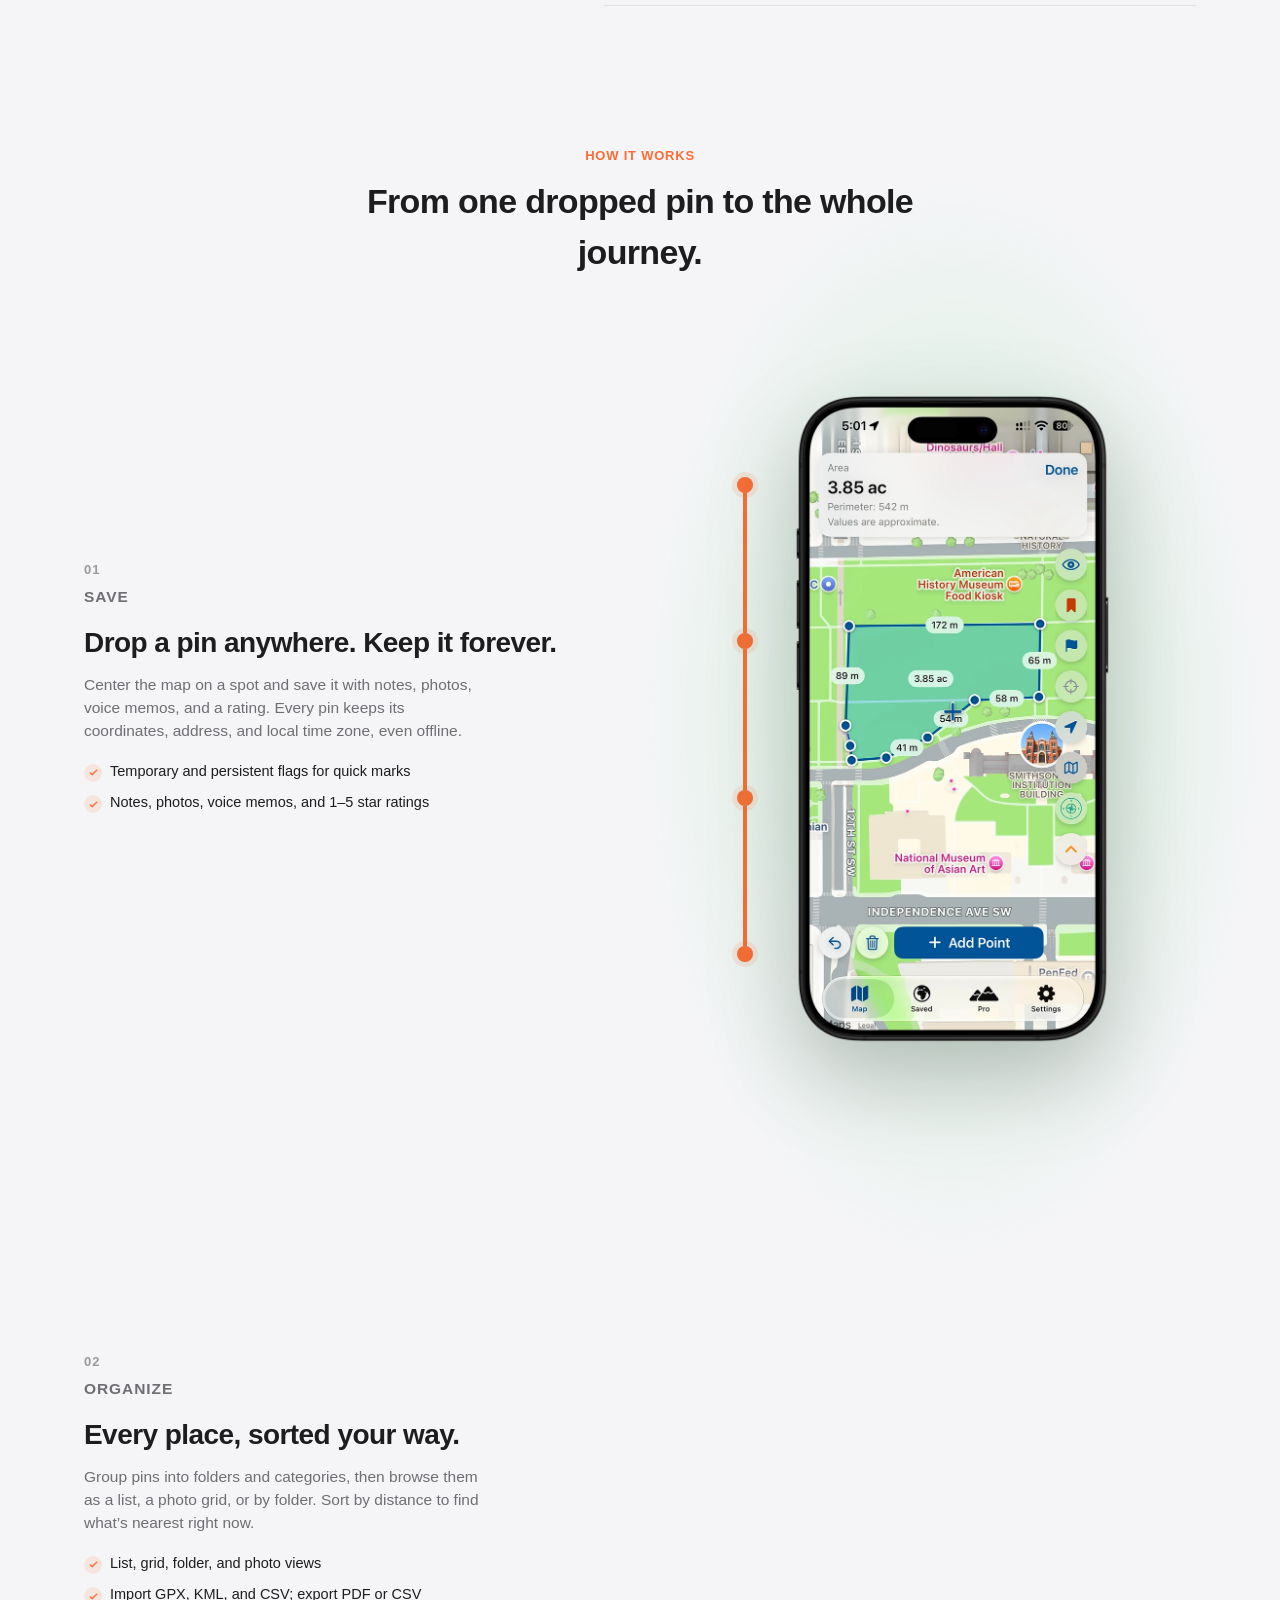
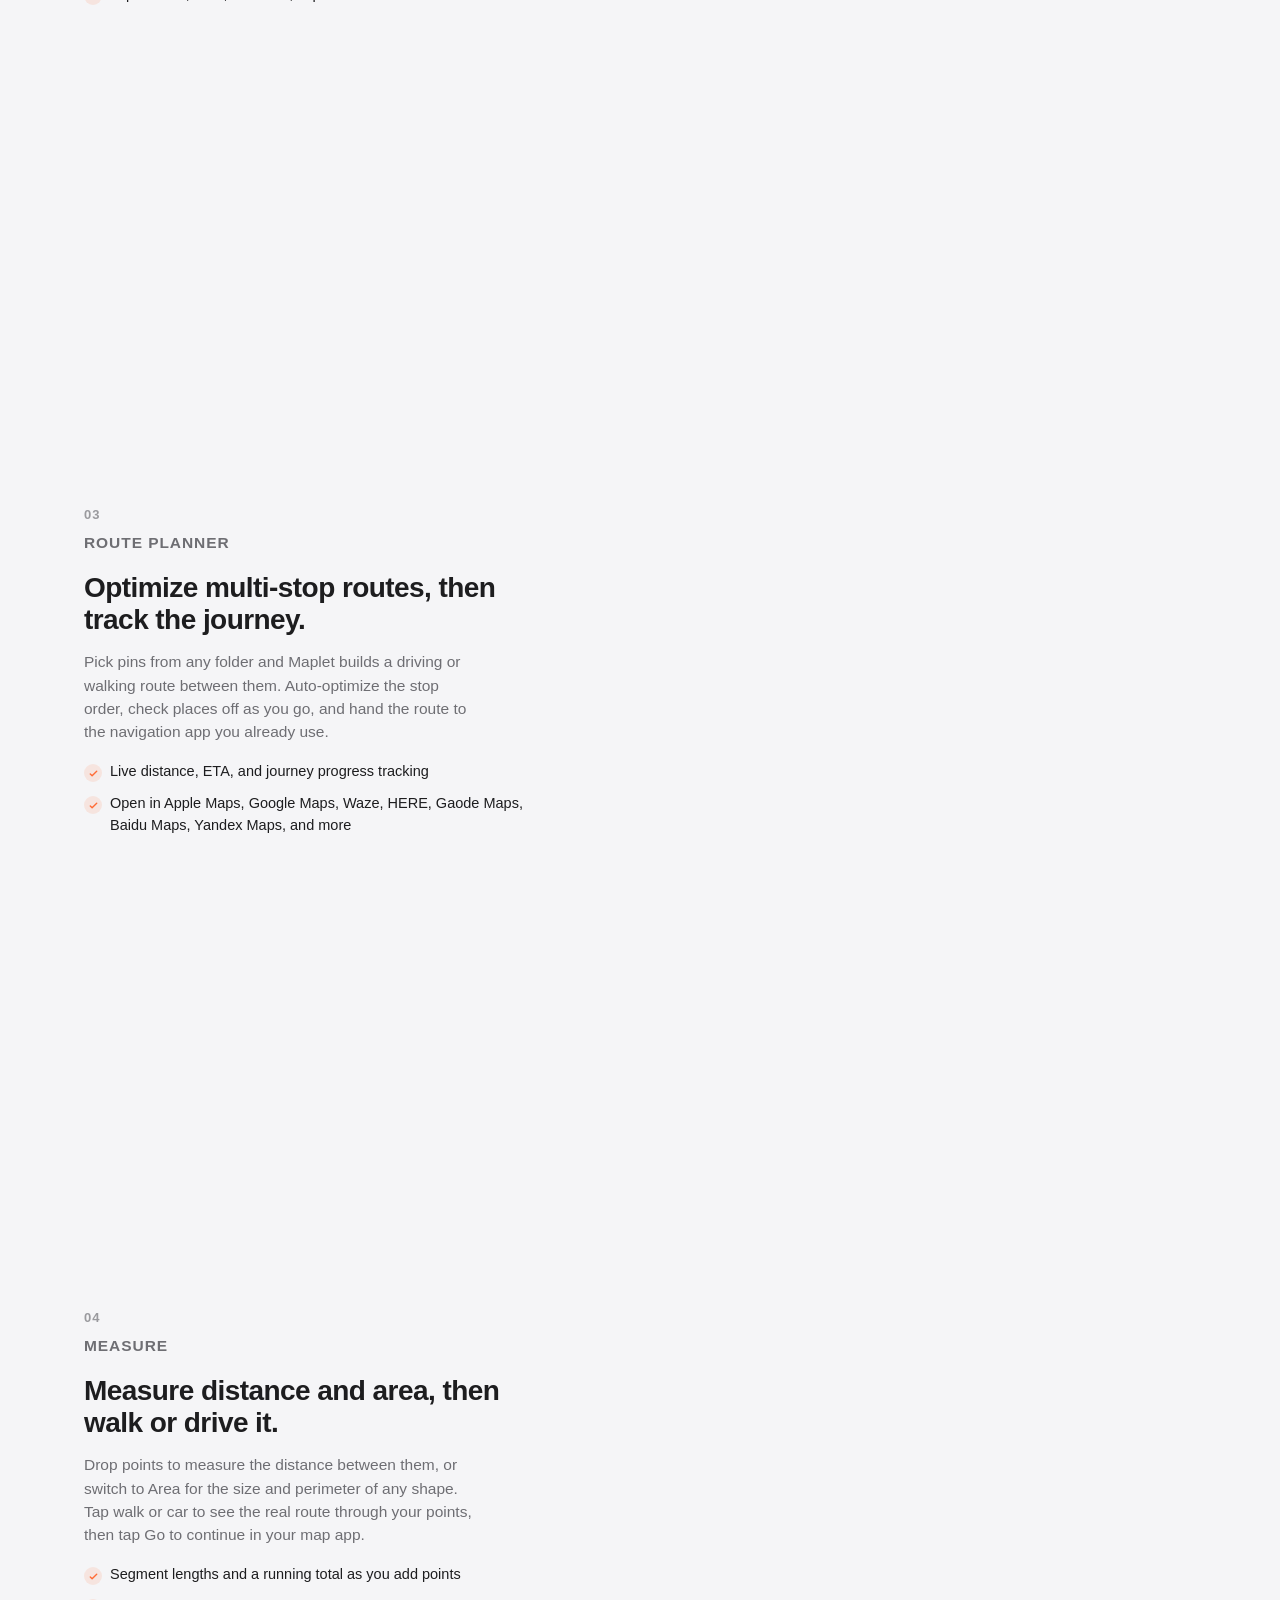
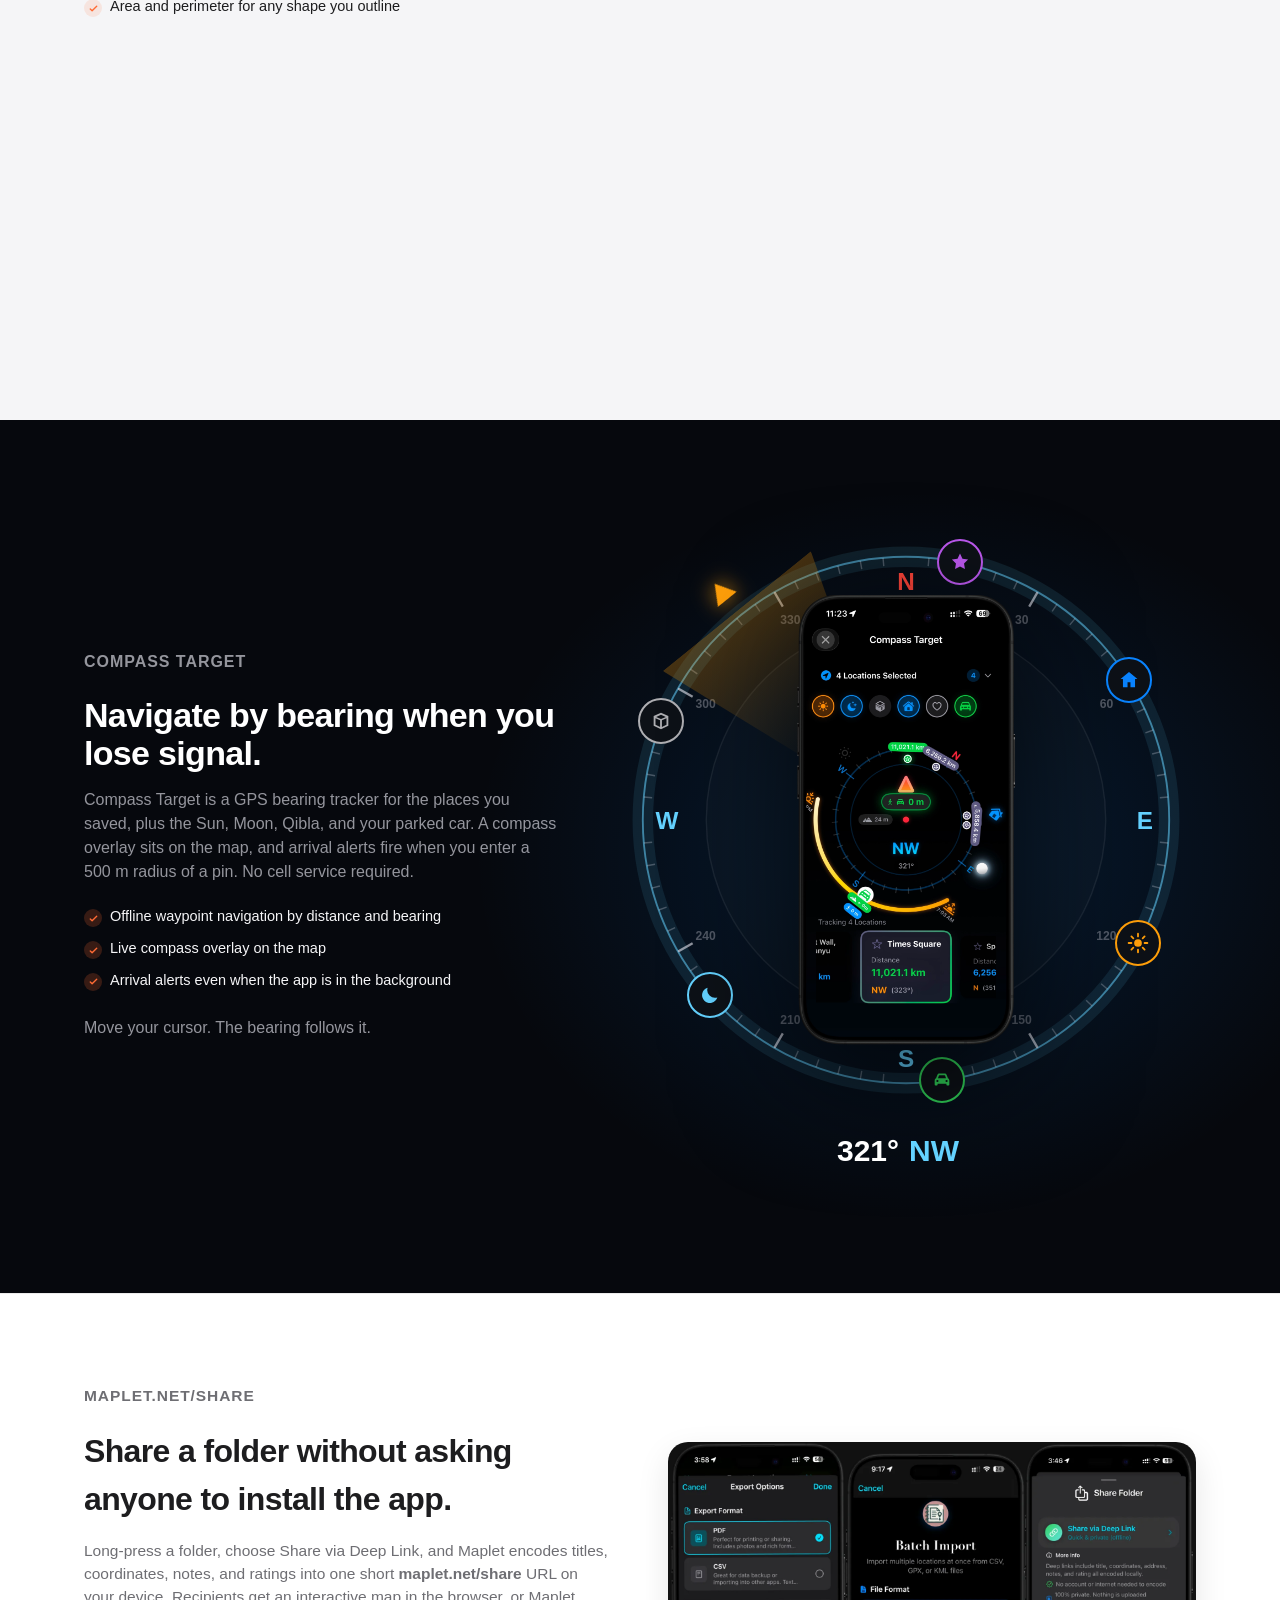
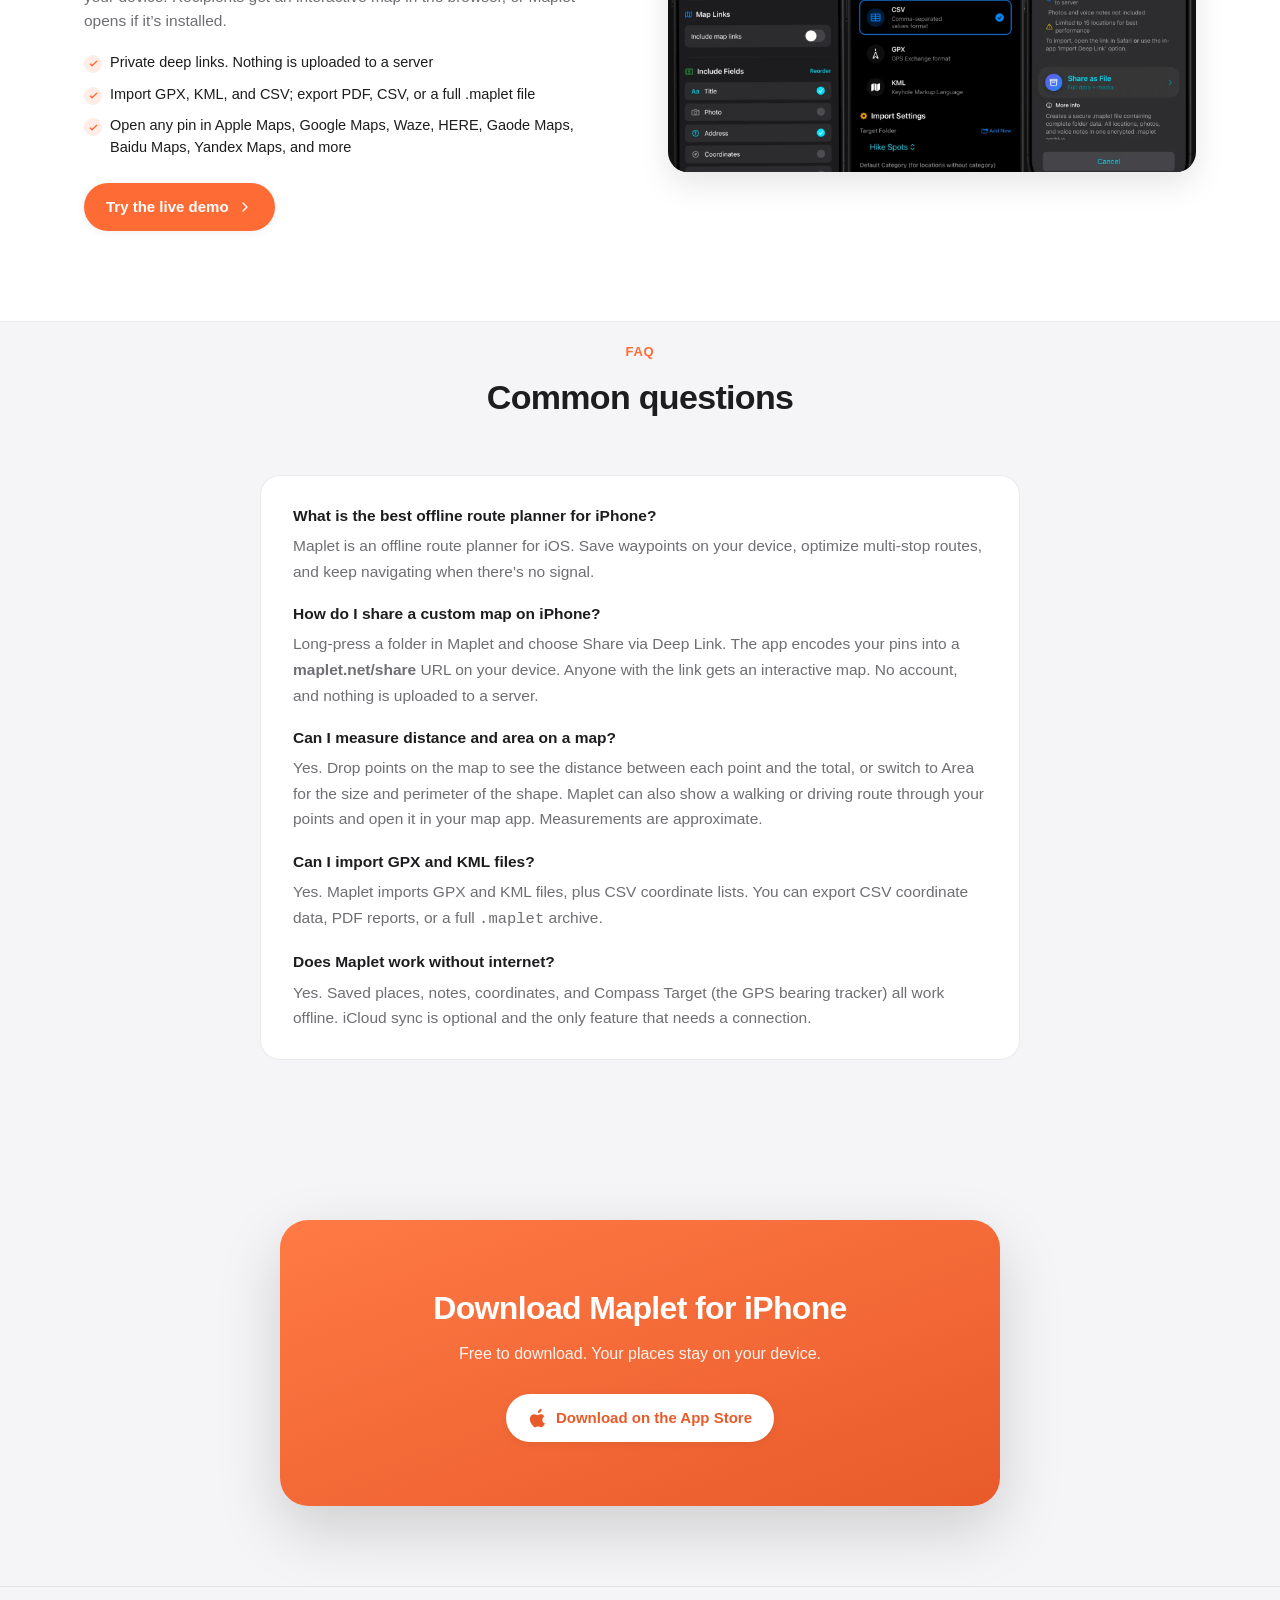
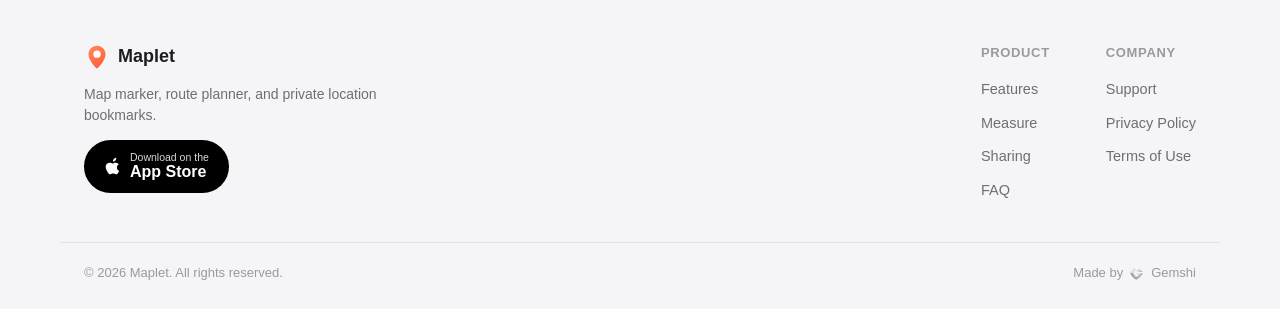
==== commit 9535731f: "New Maplet website design" ====
--- a/index.html
+++ b/index.html
@@ -142,20 +142,26 @@
     <!-- =================================================================
          Hero
          ================================================================= -->
-    <section class="hero">
-      <div class="hero-glow" aria-hidden="true"></div>
+    <section class="hero" id="hero">
+      <div class="hero-bg" aria-hidden="true">
+        <img class="hero-contours" src="images/hero-contours.svg" alt="" width="1600" height="1000" />
+        <div class="hero-glow"></div>
+      </div>
       <div class="wrap hero-inner">
-        <div class="hero-copy" data-reveal>
-          <p class="eyebrow">Maplet for iOS</p>
-          <h1>Offline Map Marker &amp; Route Planner for iOS</h1>
-          <h2 class="hero-punch">Save places, plan the routes, and use it without a signal.</h2>
-          <p class="hero-sub">
+        <div class="hero-copy">
+          <p class="eyebrow hero-in" style="--d: 0s">Maplet for iOS</p>
+          <h1 class="hero-title">
+            <span class="line"><span style="--d: .05s">Offline Map Marker</span></span>
+            <span class="line"><span style="--d: .15s">&amp; Route Planner for iOS</span></span>
+          </h1>
+          <h2 class="hero-punch hero-in" style="--d: .35s">Save places, plan the routes, and use it without a signal.</h2>
+          <p class="hero-sub hero-in" style="--d: .45s">
             Maplet is a map bookmark and GPS toolkit for travel, field work, and outdoor trips.
             Pin waypoints with notes and photos, optimize multi-stop routes, and keep every location
             on your device. No account required.
           </p>
 
-          <div class="hero-ctas">
+          <div class="hero-ctas hero-in" style="--d: .55s">
             <a class="btn btn-appstore" href="https://apps.apple.com/app/id6748853120" target="_blank" rel="noopener" data-analytics-placement="hero">
               <svg viewBox="0 0 24 24" width="22" height="22" aria-hidden="true">
                 <path fill="currentColor" d="M16.365 1.43c0 1.14-.493 2.27-1.177 3.08-.744.9-1.99 1.57-2.987 1.57-.12 0-.23-.02-.3-.03-.01-.06-.04-.22-.04-.39 0-1.15.572-2.27 1.206-2.98.804-.94 2.142-1.64 3.248-1.68.03.13.05.28.05.43zm4.565 15.71c-.03.07-.463 1.58-1.518 3.12-.94 1.36-1.93 2.72-3.48 2.75-1.52.03-2.01-.89-3.75-.89-1.73 0-2.28.87-3.72.92-1.5.05-2.64-1.47-3.59-2.83C2.79 17.09 1.2 12.98 3.02 10.16c.98-1.5 2.68-2.5 4.5-2.53 1.5-.03 2.94.98 3.75.98.81 0 2.54-1.22 4.28-1.04.73.03 2.77.3 4.09 2.24-.11.07-2.44 1.42-2.44 4.32.01 3.45 3.05 4.55 3.09 4.57z"/>
@@ -167,16 +173,55 @@
             </a>
           </div>
 
-          <p class="hero-trust">Free to download · No account · Works fully offline</p>
-        </div>
-
-        <div class="hero-visual" data-reveal>
-          <div class="hero-visual-card">
-            <img src="images/MapletScr1.webp" alt="Maplet app showing saved locations, a Saved Places folder list, the Compass Target tool, and a multi-stop route on iPhone" width="1728" height="822" loading="eager" />
+          <p class="hero-trust hero-in" style="--d: .65s">Free to download · No account · Works fully offline</p>
+        </div>
+
+        <div class="hero-stage" id="heroStage">
+          <div class="hero-rig" id="heroRig">
+            <div class="hero-phone hero-phone--left" style="--depth: -14">
+              <div class="hero-phone-inner">
+                <img src="images/MapletScreenshot2.webp" alt="Maplet Saved Places grid with photo cards, ratings, and distances" width="837" height="1718" fetchpriority="low" />
+              </div>
+            </div>
+            <div class="hero-phone hero-phone--right" style="--depth: -10">
+              <div class="hero-phone-inner">
+                <img src="images/MapletScreenshot4.webp" alt="Maplet optimized driving route across North America with numbered stops" width="886" height="1816" fetchpriority="low" />
+              </div>
+            </div>
+            <div class="hero-phone hero-phone--center" style="--depth: 18">
+              <div class="hero-phone-inner">
+                <img src="images/MapletScreenshot1.webp" alt="Maplet map screen with Save, Share, and flag actions over Palm Jumeirah, Dubai" width="1169" height="2164" fetchpriority="high" />
+              </div>
+            </div>
+            <div class="hero-pin" style="--depth: 34" aria-hidden="true">
+              <div class="hero-pin-float">
+                <span class="hero-pin-ripple"></span>
+                <span class="hero-pin-ripple"></span>
+                <span class="hero-pin-shadow"></span>
+                <svg class="hero-pin-mark" viewBox="0 0 32 32" fill="none" xmlns="http://www.w3.org/2000/svg">
+                  <path d="M16 2C10 2 5.5 6.8 5.5 12.6c0 7.8 9 16.4 10 17.3.3.3.7.3 1 0 1-.9 10-9.5 10-17.3C26.5 6.8 22 2 16 2Z" fill="url(#heroPinGradient)"/>
+                  <circle cx="16" cy="12.5" r="4.5" fill="#fff"/>
+                  <defs>
+                    <linearGradient id="heroPinGradient" x1="5.5" y1="2" x2="26.5" y2="29.9" gradientUnits="userSpaceOnUse">
+                      <stop stop-color="#FF8A5B"/>
+                      <stop offset="1" stop-color="#FF5A36"/>
+                    </linearGradient>
+                  </defs>
+                </svg>
+              </div>
+            </div>
           </div>
         </div>
       </div>
     </section>
+
+    <div class="wrap route-connector" data-route aria-hidden="true">
+      <svg viewBox="0 0 1000 160" preserveAspectRatio="none">
+        <path class="route-path" d="M160 6 C 160 96, 840 60, 840 154" />
+      </svg>
+      <span class="route-stop route-stop--a"></span>
+      <span class="route-stop route-stop--b"></span>
+    </div>
 
     <!-- =================================================================
          Features
@@ -238,68 +283,182 @@
     <!-- =================================================================
          Showcase rows
          ================================================================= -->
-    <section class="showcase">
+    <section class="story" id="story">
       <div class="wrap">
-        <div class="showcase-row" data-reveal>
-          <div class="showcase-copy">
-            <p class="eyebrow">Route planner</p>
-            <h2>Optimize multi-stop routes, then track the journey.</h2>
-            <p>
-              Pick pins from any folder and Maplet builds a driving or walking route between them.
-              Auto-optimize the stop order, check places off as you go, and hand the route to the
-              navigation app you already use.
-            </p>
-            <ul class="checklist">
-              <li>Multi-stop routes for road trips, deliveries, or trails</li>
-              <li>Live distance, ETA, and journey progress tracking</li>
-              <li>Open in Apple Maps, Google Maps, Waze, HERE, Gaode Maps, Baidu Maps, Yandex Maps, and more</li>
+        <div class="section-heading" data-reveal>
+          <p class="eyebrow">How it works</p>
+          <h2>From one dropped pin to the whole journey.</h2>
+        </div>
+
+        <div class="story-grid">
+          <ol class="story-steps">
+            <li class="story-step" data-step="0" id="save" data-reveal>
+              <div class="story-copy">
+                <span class="story-num">01</span>
+                <p class="eyebrow">Save</p>
+                <h3>Drop a pin anywhere. Keep it forever.</h3>
+                <p>
+                  Center the map on a spot and save it with notes, photos, voice memos, and a rating.
+                  Every pin keeps its coordinates, address, and local time zone, even offline.
+                </p>
+                <ul class="checklist">
+                  <li>Temporary and persistent flags for quick marks</li>
+                  <li>Notes, photos, voice memos, and 1–5 star ratings</li>
+                </ul>
+              </div>
+              <img class="story-shot-inline" src="images/MapletScreenshot1.webp" alt="Maplet map screen with Save, Share, and flag actions over Palm Jumeirah, Dubai" width="1169" height="2164" loading="lazy" />
+            </li>
+
+            <li class="story-step" data-step="1" id="organize" data-reveal>
+              <div class="story-copy">
+                <span class="story-num">02</span>
+                <p class="eyebrow">Organize</p>
+                <h3>Every place, sorted your way.</h3>
+                <p>
+                  Group pins into folders and categories, then browse them as a list, a photo grid,
+                  or by folder. Sort by distance to find what’s nearest right now.
+                </p>
+                <ul class="checklist">
+                  <li>List, grid, folder, and photo views</li>
+                  <li>Import GPX, KML, and CSV; export PDF or CSV</li>
+                </ul>
+              </div>
+              <img class="story-shot-inline" src="images/MapletScreenshot2.webp" alt="Maplet Saved Places grid with photo cards, ratings, and distances" width="837" height="1718" loading="lazy" />
+            </li>
+
+            <li class="story-step" data-step="2" id="routes" data-reveal>
+              <div class="story-copy">
+                <span class="story-num">03</span>
+                <p class="eyebrow">Route planner</p>
+                <h3>Optimize multi-stop routes, then track the journey.</h3>
+                <p>
+                  Pick pins from any folder and Maplet builds a driving or walking route between them.
+                  Auto-optimize the stop order, check places off as you go, and hand the route to the
+                  navigation app you already use.
+                </p>
+                <ul class="checklist">
+                  <li>Live distance, ETA, and journey progress tracking</li>
+                  <li>Open in Apple Maps, Google Maps, Waze, HERE, Gaode Maps, Baidu Maps, Yandex Maps, and more</li>
+                </ul>
+              </div>
+              <img class="story-shot-inline" src="images/MapletScreenshot4.webp" alt="Maplet optimized driving route across North America with numbered stops and a Save as Journey Plan button" width="886" height="1816" loading="lazy" />
+            </li>
+
+            <li class="story-step" data-step="3" id="measure" data-reveal>
+              <div class="story-copy">
+                <span class="story-num">04</span>
+                <p class="eyebrow">Measure</p>
+                <h3>Measure distance and area, then walk or drive it.</h3>
+                <p>
+                  Drop points to measure the distance between them, or switch to Area for the size
+                  and perimeter of any shape. Tap walk or car to see the real route through your
+                  points, then tap Go to continue in your map app.
+                </p>
+                <ul class="checklist">
+                  <li>Segment lengths and a running total as you add points</li>
+                  <li>Area and perimeter for any shape you outline</li>
+                </ul>
+              </div>
+              <img class="story-shot-inline" src="images/MapletScreenshot5.webp" alt="Maplet measuring the area of a park in Washington, D.C.: 3.85 acres with a 542 m perimeter" width="678" height="1349" loading="lazy" />
+            </li>
+          </ol>
+
+          <div class="story-stage">
+            <div class="story-sticky">
+              <div class="story-rail" aria-hidden="true">
+                <span class="story-rail-fill" id="storyRailFill"></span>
+                <span class="story-rail-stop" data-step="0"></span>
+                <span class="story-rail-stop" data-step="1"></span>
+                <span class="story-rail-stop" data-step="2"></span>
+                <span class="story-rail-stop" data-step="3"></span>
+              </div>
+              <div class="story-phone">
+                <span class="story-glow" data-step="0" aria-hidden="true"></span>
+                <span class="story-glow" data-step="1" aria-hidden="true"></span>
+                <span class="story-glow" data-step="2" aria-hidden="true"></span>
+                <span class="story-glow" data-step="3" aria-hidden="true"></span>
+                <img class="story-shot is-active" data-step="0" data-fit="padded" src="images/MapletScreenshot1.webp" alt="Maplet map screen with Save, Share, and flag actions" width="1169" height="2164" loading="lazy" />
+                <img class="story-shot" data-step="1" src="images/MapletScreenshot2.webp" alt="Maplet Saved Places photo grid" width="837" height="1718" loading="lazy" />
+                <img class="story-shot" data-step="2" src="images/MapletScreenshot4.webp" alt="Maplet optimized multi-stop driving route" width="886" height="1816" loading="lazy" />
+                <img class="story-shot" data-step="3" src="images/MapletScreenshot5.webp" alt="Maplet area measurement of 3.85 acres" width="678" height="1349" loading="lazy" />
+              </div>
+            </div>
+          </div>
+        </div>
+      </div>
+    </section>
+
+    <div class="wrap route-connector route-connector--flip" data-route aria-hidden="true">
+      <svg viewBox="0 0 1000 160" preserveAspectRatio="none">
+        <path class="route-path" d="M840 6 C 840 96, 160 60, 160 154" />
+      </svg>
+      <span class="route-stop route-stop--a"></span>
+      <span class="route-stop route-stop--b"></span>
+    </div>
+
+    <!-- Fades the whole screen to night while the Compass section is in view
+         (opacity only; driven by a CSS scroll timeline where supported). -->
+    <div class="lights-out" aria-hidden="true"></div>
+
+    <section class="compass-section" id="compass">
+      <div class="wrap compass-inner">
+        <div class="compass-copy" data-reveal>
+          <p class="eyebrow">Compass Target</p>
+          <h2>Navigate by bearing when you lose signal.</h2>
+          <p>
+            Compass Target is a GPS bearing tracker for the places you saved, plus the Sun, Moon,
+            Qibla, and your parked car. A compass overlay sits on the map, and arrival alerts fire
+            when you enter a 500&nbsp;m radius of a pin. No cell service required.
+          </p>
+          <ul class="checklist">
+            <li>Offline waypoint navigation by distance and bearing</li>
+            <li>Live compass overlay on the map</li>
+            <li>Arrival alerts even when the app is in the background</li>
+          </ul>
+          <p class="compass-hint">Move your cursor. The bearing follows it.</p>
+        </div>
+
+        <div class="compass-stage" data-reveal="zoom">
+          <div class="compass-dial" id="compassDial">
+            <svg class="compass-ring" viewBox="0 0 600 600" aria-hidden="true">
+              <circle class="dial-halo" cx="300" cy="300" r="282" />
+              <circle class="dial-rim" cx="300" cy="300" r="282" />
+              <circle class="dial-inner" cx="300" cy="300" r="214" />
+              <path class="dial-minor" d="M324.6 19.1L323.8 28M349 22.3L347.4 31.1M373 27.6L370.7 36.3M396.4 35L393.4 43.5M419.2 44.4L415.4 52.6M461.7 69L456.6 76.4M481.3 84L475.5 90.9M499.4 100.6L493 107M516 118.7L509.1 124.5M531 138.3L523.6 143.4M555.6 180.8L547.4 184.6M565 203.6L556.5 206.6M572.4 227L563.7 229.3M577.7 251L568.9 252.6M580.9 275.4L572 276.2M580.9 324.6L572 323.8M577.7 349L568.9 347.4M572.4 373L563.7 370.7M565 396.4L556.5 393.4M555.6 419.2L547.4 415.4M531 461.7L523.6 456.6M516 481.3L509.1 475.5M499.4 499.4L493 493M481.3 516L475.5 509.1M461.7 531L456.6 523.6M419.2 555.6L415.4 547.4M396.4 565L393.4 556.5M373 572.4L370.7 563.7M349 577.7L347.4 568.9M324.6 580.9L323.8 572M275.4 580.9L276.2 572M251 577.7L252.6 568.9M227 572.4L229.3 563.7M203.6 565L206.6 556.5M180.8 555.6L184.6 547.4M138.3 531L143.4 523.6M118.7 516L124.5 509.1M100.6 499.4L107 493M84 481.3L90.9 475.5M69 461.7L76.4 456.6M44.4 419.2L52.6 415.4M35 396.4L43.5 393.4M27.6 373L36.3 370.7M22.3 349L31.1 347.4M19.1 324.6L28 323.8M19.1 275.4L28 276.2M22.3 251L31.1 252.6M27.6 227L36.3 229.3M35 203.6L43.5 206.6M44.4 180.8L52.6 184.6M69 138.3L76.4 143.4M84 118.7L90.9 124.5M100.6 100.6L107 107M118.7 84L124.5 90.9M138.3 69L143.4 76.4M180.8 44.4L184.6 52.6M203.6 35L206.6 43.5M227 27.6L229.3 36.3M251 22.3L252.6 31.1M275.4 19.1L276.2 28"/>
+              <path class="dial-major" d="M441 55.8L432 71.4M544.2 159L528.6 168M544.2 441L528.6 432M441 544.2L432 528.6M159 544.2L168 528.6M55.8 441L71.4 432M55.8 159L71.4 168M159 55.8L168 71.4"/>
+              <g class="dial-deg"><text x="424" y="85.2">30</text><text x="514.8" y="176">60</text><text x="514.8" y="424">120</text><text x="424" y="514.8">150</text><text x="176" y="514.8">210</text><text x="85.2" y="424">240</text><text x="85.2" y="176">300</text><text x="176" y="85.2">330</text></g>
+              <g class="dial-cardinal">
+                <text class="is-north" x="300" y="44">N</text>
+                <text x="556" y="300">E</text>
+                <text x="300" y="556">S</text>
+                <text x="44" y="300">W</text>
+              </g>
+            </svg>
+
+            <!-- Rotates around the dial center; only its transform changes -->
+            <div class="compass-needle" aria-hidden="true">
+              <span class="compass-beam"></span>
+              <span class="compass-tip"></span>
+            </div>
+
+            <ul class="compass-targets" aria-label="Things Compass Target can point to">
+              <li class="ct ct--star"  style="left: 59.8%; top: 4%"     data-bearing="12"><span class="ct-icon"><svg viewBox="0 0 24 24"><path d="M12 2.8l2.7 5.6 6.1.9-4.4 4.3 1 6.1L12 16.8l-5.4 2.9 1-6.1-4.4-4.3 6.1-.9L12 2.8z"/></svg></span><span class="ct-label">Saved place</span></li>
+              <li class="ct ct--home"  style="left: 89.9%; top: 25.1%"  data-bearing="58"><span class="ct-icon"><svg viewBox="0 0 24 24"><path d="M12 3.2 2.8 11h2.6v9h5v-5.5h3.2V20h5v-9h2.6L12 3.2z"/></svg></span><span class="ct-label">Home</span></li>
+              <li class="ct ct--sun"   style="left: 91.5%; top: 72.1%"  data-bearing="118"><span class="ct-icon"><svg viewBox="0 0 24 24"><circle cx="12" cy="12" r="4.2"/><path d="M12 1.8v3M12 19.2v3M1.8 12h3M19.2 12h3M4.8 4.8l2.1 2.1M17.1 17.1l2.1 2.1M4.8 19.2l2.1-2.1M17.1 6.9l2.1-2.1" stroke-width="2" stroke-linecap="round"/></svg></span><span class="ct-label">Sun</span></li>
+              <li class="ct ct--car"   style="left: 56.5%; top: 96.5%"  data-bearing="172"><span class="ct-icon"><svg viewBox="0 0 24 24"><path d="M5.5 10.2 7 6.4C7.4 5.5 8.2 5 9.1 5h5.8c.9 0 1.7.5 2.1 1.4l1.5 3.8A2.5 2.5 0 0 1 20 12.5V17a1 1 0 0 1-1 1h-1.2a1 1 0 0 1-1-1v-1H7.2v1a1 1 0 0 1-1 1H5a1 1 0 0 1-1-1v-4.5a2.5 2.5 0 0 1 1.5-2.3zM7.6 10h8.8l-1.1-2.9a.7.7 0 0 0-.6-.4H9.3a.7.7 0 0 0-.6.4L7.6 10zM7 14.3a1.2 1.2 0 1 0 0-2.4 1.2 1.2 0 0 0 0 2.4zm10 0a1.2 1.2 0 1 0 0-2.4 1.2 1.2 0 0 0 0 2.4z"/></svg></span><span class="ct-label">Parked car</span></li>
+              <li class="ct ct--moon"  style="left: 15.1%; top: 81.4%"  data-bearing="228"><span class="ct-icon"><svg viewBox="0 0 24 24"><path d="M20 14.6A8.5 8.5 0 0 1 9.4 4 8.5 8.5 0 1 0 20 14.6z"/></svg></span><span class="ct-label">Moon</span></li>
+              <li class="ct ct--qibla" style="left: 6.4%;  top: 32.4%"  data-bearing="292"><span class="ct-icon"><svg viewBox="0 0 24 24"><path d="M12 3 4 6.5v10.8L12 21l8-3.7V6.5L12 3zm0 2.2 5.3 2.3L12 9.8 6.7 7.5 12 5.2zM6 9.1l5 2.2v7.2l-5-2.3V9.1zm7 9.4v-7.2l5-2.2v7.1l-5 2.3z"/></svg></span><span class="ct-label">Qibla</span></li>
             </ul>
+
+            <div class="compass-phone">
+              <img src="images/MapletScreenshot6.webp" alt="Maplet Compass Target screen tracking four locations, with Sun, Moon, Qibla, home and car targets around a compass heading NW 321°" width="812" height="1665" loading="lazy" />
+            </div>
           </div>
-          <div class="showcase-media">
-            <img src="images/MapletScr4.webp" alt="Maplet multi-route planner, an optimized driving route, and journey progress tracking screens" loading="lazy" />
-          </div>
-        </div>
-
-        <div class="showcase-row reverse" data-reveal>
-          <div class="showcase-copy">
-            <p class="eyebrow">Compass Target</p>
-            <h2>Navigate by bearing when you lose signal.</h2>
-            <p>
-              Compass Target is a GPS bearing tracker for the places you saved, plus the Sun, Moon,
-              Qibla, and your parked car. A compass overlay sits on the map, and arrival alerts fire
-              when you enter a 500&nbsp;m radius of a pin. No cell service required.
-            </p>
-            <ul class="checklist">
-              <li>Offline waypoint navigation by distance and bearing</li>
-              <li>Live compass overlay on the map</li>
-              <li>Arrival alerts even when the app is in the background</li>
-            </ul>
-          </div>
-          <div class="showcase-media">
-            <img src="images/MapletScr5.webp" alt="Maplet Compass Target tool showing distance and bearing to saved locations, alongside the live map view" loading="lazy" />
-          </div>
-        </div>
-
-        <div class="showcase-row" id="measure" data-reveal>
-          <div class="showcase-copy">
-            <p class="eyebrow">Measure</p>
-            <h2>Measure distance and area, then walk or drive it.</h2>
-            <p>
-              Drop points on the map to measure the distance between them, or switch to Area to
-              get the size and perimeter of any shape, from a park to a plot of land. Tap the walk
-              or car button to see the real route through your points with travel time, then tap
-              Go to continue in your map app.
-            </p>
-            <ul class="checklist">
-              <li>Segment lengths and a running total as you add points</li>
-              <li>Area and perimeter for any shape you outline</li>
-              <li>Walking or driving route with time and distance, ready to open in your map app</li>
-            </ul>
-          </div>
-          <div class="showcase-media phone-pair">
-            <img src="images/pointArea.webp" alt="Maplet measuring the area of a city block: 3.82 acres with a 489 m perimeter and the length of each side labeled" width="1206" height="2622" loading="lazy" />
-            <img src="images/pointWalkRoute.webp" alt="Maplet measuring four numbered points: 1,059 m total distance and a 23 minute walking route drawn between them, with a Go button" width="1206" height="2622" loading="lazy" />
-          </div>
+
+          <p class="compass-readout" aria-hidden="true">
+            <span class="compass-readout-deg" id="compassDeg">321°</span>
+            <span class="compass-readout-dir" id="compassDir">NW</span>
+          </p>
         </div>
       </div>
     </section>
@@ -330,7 +489,7 @@
           </a>
         </div>
 
-        <div class="share-media" data-reveal>
+        <div class="share-media" data-reveal="iris">
           <div class="share-media-frame">
             <img src="images/MapletScr6.webp" alt="Maplet's Share Folder screen showing the Share via Deep Link option, next to the Export Options and Batch Import screens" loading="lazy" />
           </div>
@@ -370,7 +529,7 @@
          Closing CTA
          ================================================================= -->
     <section class="cta-band">
-      <div class="wrap cta-inner" data-reveal>
+      <div class="wrap cta-inner" data-reveal="zoom">
         <h2>Download Maplet for iPhone</h2>
         <p>Free to download. Your places stay on your device.</p>
         <a class="btn btn-light" href="https://apps.apple.com/app/id6748853120" target="_blank" rel="noopener" data-analytics-placement="cta_band">
--- a/styles.css
+++ b/styles.css
@@ -96,8 +96,35 @@
   cursor: pointer;
   text-decoration: none;
   white-space: nowrap;
-  transition: transform 0.15s ease, filter 0.15s ease, box-shadow 0.15s ease;
+  position: relative;
+  isolation: isolate;
+  transition: transform 0.2s cubic-bezier(.2, .8, .2, 1);
   -webkit-tap-highlight-color: transparent;
+}
+
+/* Hover lift + glow without animating box-shadow/filter: the shadow and the
+   highlight live on pseudo-elements and only their opacity changes. */
+.btn::before,
+.btn::after {
+  content: "";
+  position: absolute;
+  inset: 0;
+  border-radius: inherit;
+  opacity: 0;
+  pointer-events: none;
+  z-index: -1;
+  transition: opacity 0.2s ease;
+}
+
+.btn::before { background: rgba(255, 255, 255, 0.14); }
+.btn::after  { box-shadow: var(--shadow-md); }
+
+@media (hover: hover) {
+  .btn:hover { transform: translate3d(0, -1px, 0); }
+  .btn:hover::before,
+  .btn:hover::after { opacity: 1; }
+  .btn-ghost:hover::before,
+  .btn-ghost:hover::after { opacity: 0; }
 }
 
 .btn:active { transform: scale(0.97); }
@@ -108,8 +135,6 @@
   box-shadow: var(--shadow-sm);
 }
 
-.btn-primary:hover { filter: brightness(1.05); box-shadow: var(--shadow-md); }
-
 .btn-ghost {
   background: var(--surface);
   color: var(--text);
@@ -124,7 +149,7 @@
   box-shadow: var(--shadow-sm);
 }
 
-.btn-light:hover { filter: brightness(1.03); }
+.btn-light::before { background: rgba(255, 107, 53, 0.06); }
 
 .btn-sm { padding: 9px 16px; font-size: 14px; }
 
@@ -134,7 +159,7 @@
   padding: 11px 20px;
 }
 
-.btn-appstore:hover { filter: brightness(1.2); }
+.btn-appstore::before { background: rgba(255, 255, 255, 0.18); }
 
 .appstore-text {
   display: flex;
@@ -165,13 +190,22 @@
   background: rgba(245, 245, 247, 0.7);
   backdrop-filter: blur(20px) saturate(1.6);
   -webkit-backdrop-filter: blur(20px) saturate(1.6);
-  border-bottom: 1px solid transparent;
-  transition: border-color 0.2s ease, background 0.2s ease;
-}
-
-.site-header.is-scrolled {
-  border-bottom-color: var(--border);
-}
+}
+
+/* Hairline fades in on scroll (opacity only, no border/background repaint) */
+.site-header::after {
+  content: "";
+  position: absolute;
+  left: 0;
+  right: 0;
+  bottom: 0;
+  height: 1px;
+  background: var(--border);
+  opacity: 0;
+  transition: opacity 0.25s ease;
+}
+
+.site-header.is-scrolled::after { opacity: 1; }
 
 .header-inner {
   display: flex;
@@ -253,20 +287,48 @@
 
 .hero {
   position: relative;
-  padding: 84px 0 96px;
+  padding: 72px 0 40px;
   overflow: hidden;
 }
 
-.hero-glow {
-  position: absolute;
-  top: -220px;
-  left: 50%;
-  width: 900px;
-  height: 700px;
-  transform: translateX(-50%);
-  background: radial-gradient(circle at 50% 30%, var(--accent-soft), transparent 65%);
+/* Background: drifting topographic contours + warm glow. Both layers only
+   ever animate `transform`, so they stay on the compositor. */
+.hero-bg {
+  position: absolute;
+  inset: 0;
   pointer-events: none;
   z-index: 0;
+  -webkit-mask-image: radial-gradient(ellipse 75% 70% at 62% 42%, #000 35%, transparent 80%);
+          mask-image: radial-gradient(ellipse 75% 70% at 62% 42%, #000 35%, transparent 80%);
+}
+
+.hero-contours {
+  position: absolute;
+  top: -6%;
+  left: -8%;
+  width: 116%;
+  max-width: none;
+  height: auto;
+  opacity: 0;
+  animation:
+    contours-in 1.6s ease-out .2s forwards,
+    contours-drift 48s ease-in-out 1.8s infinite alternate;
+}
+
+@keyframes contours-in { to { opacity: .55; } }
+@keyframes contours-drift {
+  from { transform: translate3d(0, 0, 0) rotate(0deg); }
+  to   { transform: translate3d(-3%, 2%, 0) rotate(1.5deg); }
+}
+
+.hero-glow {
+  position: absolute;
+  top: -180px;
+  left: 58%;
+  width: 900px;
+  height: 760px;
+  transform: translateX(-50%);
+  background: radial-gradient(circle at 50% 40%, rgba(255, 107, 53, .22), transparent 62%);
 }
 
 .hero-inner {
@@ -274,15 +336,199 @@
   z-index: 1;
   display: grid;
   grid-template-columns: 1fr 1fr;
-  gap: 48px;
+  gap: 32px;
   align-items: center;
 }
 
 .hero-copy h1 {
-  font-size: 42px;
-  line-height: 1.12;
+  font-size: 46px;
+  line-height: 1.08;
   font-weight: 800;
-  margin-bottom: 12px;
+  margin-bottom: 14px;
+}
+
+/* Headline: each line slides up from behind a clip mask */
+.hero-title .line {
+  display: block;
+  overflow: hidden;
+  padding-bottom: .06em;     /* keep descenders inside the mask */
+  margin-bottom: -.06em;
+}
+
+.hero-title .line > span {
+  display: block;
+  transform: translate3d(0, 105%, 0);
+  animation: line-up .9s cubic-bezier(.2, .8, .2, 1) var(--d, 0s) forwards;
+}
+
+@keyframes line-up { to { transform: translate3d(0, 0, 0); } }
+
+.hero-in {
+  opacity: 0;
+  transform: translate3d(0, 14px, 0);
+  animation: hero-in .8s cubic-bezier(.2, .8, .2, 1) var(--d, 0s) forwards;
+}
+
+@keyframes hero-in { to { opacity: 1; transform: translate3d(0, 0, 0); } }
+
+/* ---- Hero stage: three layered phones + a pin that drops onto the map ---- */
+
+.hero-stage {
+  position: relative;
+  height: 600px;
+  perspective: 1400px;
+}
+
+.hero-rig {
+  position: absolute;
+  inset: 0;
+  transform-style: preserve-3d;
+  transform:
+    rotateX(calc(var(--py, 0) * -5deg))
+    rotateY(calc(var(--px, 0) * 7deg));
+}
+
+.hero-rig.is-tilting { will-change: transform; }
+
+.hero-phone {
+  position: absolute;
+  top: 50%;
+  left: 50%;
+  opacity: 0;
+}
+
+.hero-phone-inner {
+  transform: translate3d(
+    calc(var(--px, 0) * var(--depth, 0) * 1px),
+    calc(var(--py, 0) * var(--depth, 0) * 1px),
+    0
+  );
+}
+
+.hero-phone img {
+  width: 100%;
+  height: auto;
+  filter: drop-shadow(0 30px 40px rgba(0, 0, 0, .22));
+}
+
+.hero-phone--center {
+  width: 330px;
+  margin: -305px 0 0 -165px;
+  z-index: 3;
+  animation: phone-center 1.1s cubic-bezier(.16, 1, .3, 1) .15s forwards;
+}
+
+.hero-phone--left {
+  width: 220px;
+  margin: -220px 0 0 -110px;
+  z-index: 1;
+  --x: -150px; --r: -9deg;
+  animation: phone-fan 1.2s cubic-bezier(.16, 1, .3, 1) .45s forwards;
+}
+
+.hero-phone--right {
+  width: 228px;
+  margin: -232px 0 0 -114px;
+  z-index: 2;
+  --x: 156px; --r: 8deg;
+  animation: phone-fan 1.2s cubic-bezier(.16, 1, .3, 1) .55s forwards;
+}
+
+@keyframes phone-center {
+  from { opacity: 0; transform: translate3d(0, 70px, 0) scale(.94); }
+  to   { opacity: 1; transform: translate3d(0, 0, 0) scale(1); }
+}
+
+/* Side phones start tucked behind the center phone, then fan out */
+@keyframes phone-fan {
+  from { opacity: 0; transform: translate3d(0, 40px, 0) rotate(0deg) scale(.92); }
+  to   { opacity: 1; transform: translate3d(var(--x), 18px, 0) rotate(var(--r)) scale(1); }
+}
+
+/* The pin: drops in with a bounce, lands, then ripples like a sonar ping */
+.hero-pin {
+  position: absolute;
+  top: 31%;
+  left: 39%;
+  width: 64px;
+  height: 64px;
+  z-index: 4;
+  transform: translate3d(
+    calc(var(--px, 0) * var(--depth, 0) * 1px),
+    calc(var(--py, 0) * var(--depth, 0) * 1px),
+    0
+  );
+}
+
+.hero-pin-float {
+  position: absolute;
+  inset: 0;
+  opacity: 0;
+  animation: pin-fade .01s linear 1.15s forwards;
+}
+
+@keyframes pin-fade { to { opacity: 1; } }
+
+.hero-pin-mark {
+  position: absolute;
+  inset: 0;
+  width: 64px;
+  height: 64px;
+  filter: drop-shadow(0 8px 10px rgba(232, 90, 42, .35));
+  transform-origin: 50% 100%;
+  transform: translate3d(0, -220px, 0);
+  animation: pin-drop .9s cubic-bezier(.3, 0, .5, 1) 1.15s forwards;
+}
+
+@keyframes pin-drop {
+  0%   { transform: translate3d(0, -220px, 0) scale(1, 1); }
+  55%  { transform: translate3d(0, 0, 0) scale(1, 1); }
+  64%  { transform: translate3d(0, 0, 0) scale(1.14, .82); }
+  76%  { transform: translate3d(0, -16px, 0) scale(.96, 1.05); }
+  88%  { transform: translate3d(0, 0, 0) scale(1.03, .97); }
+  100% { transform: translate3d(0, 0, 0) scale(1, 1); }
+}
+
+.hero-pin-shadow {
+  position: absolute;
+  left: 50%;
+  bottom: -4px;
+  width: 30px;
+  height: 9px;
+  margin-left: -15px;
+  border-radius: 50%;
+  background: rgba(0, 0, 0, .28);
+  transform: scale(.2);
+  opacity: 0;
+  animation: pin-shadow .9s cubic-bezier(.3, 0, .5, 1) 1.15s forwards;
+}
+
+@keyframes pin-shadow {
+  0%   { transform: scale(.2); opacity: 0; }
+  55%  { transform: scale(1.15); opacity: 1; }
+  100% { transform: scale(1); opacity: .85; }
+}
+
+.hero-pin-ripple {
+  position: absolute;
+  left: 50%;
+  bottom: -2px;
+  width: 120px;
+  height: 40px;
+  margin-left: -60px;
+  border-radius: 50%;
+  border: 2px solid rgba(255, 107, 53, .7);
+  transform: scale(.1);
+  opacity: 0;
+  animation: pin-ripple 3.6s cubic-bezier(.2, .7, .3, 1) 1.65s infinite;
+}
+
+.hero-pin-ripple + .hero-pin-ripple { animation-delay: 1.95s; }
+
+@keyframes pin-ripple {
+  0%   { transform: scale(.1); opacity: .9; }
+  45%  { transform: scale(1.6); opacity: 0; }
+  100% { transform: scale(1.6); opacity: 0; }
 }
 
 .hero-punch {
@@ -314,17 +560,6 @@
   margin: 0;
 }
 
-.hero-visual-card {
-  border-radius: var(--radius);
-  overflow: hidden;
-  box-shadow: var(--shadow-lg);
-  background: var(--surface);
-}
-
-.hero-visual-card img {
-  width: 100%;
-  height: auto;
-}
 
 /* ---------------------------------------------------------------------- */
 /* Features: asymmetric intro + capability list                             */
@@ -529,31 +764,6 @@
   border-radius: var(--radius);
   overflow: hidden;
   box-shadow: var(--shadow-md);
-}
-
-/* Two portrait phone screenshots side by side, the second dropped slightly */
-.showcase-media.phone-pair {
-  display: grid;
-  grid-template-columns: 1fr 1fr;
-  gap: 20px;
-  max-width: 460px;
-  margin: 0 auto;
-  padding-bottom: 32px;
-  border-radius: 0;
-  overflow: visible;
-  box-shadow: none;
-}
-
-.phone-pair img {
-  width: 100%;
-  height: auto;
-  border-radius: 28px;
-  box-shadow: var(--shadow-md);
-  outline: 1px solid var(--border);
-}
-
-.phone-pair img:nth-child(2) {
-  transform: translateY(32px);
 }
 
 /* ---------------------------------------------------------------------- */
@@ -822,9 +1032,6 @@
 
   .section-heading h2 { font-size: 27px; }
   .showcase-copy h2, .share-copy h2 { font-size: 25px; }
-  .showcase-media.phone-pair { gap: 14px; padding-bottom: 20px; }
-  .phone-pair img { border-radius: 20px; }
-  .phone-pair img:nth-child(2) { transform: translateY(20px); }
 
   .cta-inner { padding: 48px 24px; }
   .cta-inner h2 { font-size: 26px; }
@@ -1030,14 +1237,645 @@
   .doc-toc { grid-template-columns: 1fr; }
 }
 
-/* Respect reduced motion preference */
+/* ====================================================================== */
+/* Motion system                                                            */
+/* Everything below animates only transform, opacity, or clip-path.        */
+/* ====================================================================== */
+
+/* ---- Reveal variants (script.js adds .is-visible once in view) -------- */
+
+/* The clip goes on the child: a zero-area clip on the observed element
+   itself would stop IntersectionObserver from ever reporting it visible. */
+[data-reveal="iris"] {
+  opacity: 1;
+  transform: none;
+}
+
+[data-reveal="iris"] > * {
+  clip-path: circle(0% at 70% 50%);
+  transition: clip-path 1.1s cubic-bezier(.65, 0, .35, 1);
+}
+
+[data-reveal="iris"].is-visible > * { clip-path: circle(150% at 70% 50%); }
+
+[data-reveal="zoom"] {
+  transform: translate3d(0, 24px, 0) scale(.94);
+  transition: opacity .8s ease, transform 1s cubic-bezier(.16, 1, .3, 1);
+}
+
+[data-reveal="zoom"].is-visible { transform: none; }
+
+/* ---- Route connectors: a dashed route that draws between sections ------ */
+
+.route-connector {
+  position: relative;
+  height: 150px;
+  margin-top: -10px;
+  margin-bottom: -10px;
+  pointer-events: none;
+}
+
+.route-connector svg {
+  position: absolute;
+  inset: 0;
+  width: 100%;
+  height: 100%;
+  overflow: visible;
+  clip-path: inset(0 0 100% 0);
+}
+
+.route-path {
+  fill: none;
+  stroke: var(--accent);
+  stroke-width: 2.5;
+  stroke-linecap: round;
+  stroke-dasharray: 2 9;
+  vector-effect: non-scaling-stroke;
+  opacity: .55;
+}
+
+.route-stop {
+  position: absolute;
+  width: 14px;
+  height: 14px;
+  margin: -7px 0 0 -7px;
+  border-radius: 50%;
+  background: #fff;
+  border: 3px solid var(--accent);
+  box-shadow: 0 0 0 5px var(--accent-soft);
+  transform: scale(0);
+}
+
+/* The SVG spans the connector's full box, so stops sit at the path's ends */
+.route-stop--a { top: 4%;  left: 16%; }
+.route-stop--b { top: 96%; left: 84%; }
+.route-connector--flip .route-stop--a { left: 84%; }
+.route-connector--flip .route-stop--b { left: 16%; }
+
+/* Fallback (no scroll timelines): draw once when it enters the viewport */
+.route-connector svg { transition: clip-path 1.4s cubic-bezier(.65, 0, .35, 1) .15s; }
+.route-stop { transition: transform .5s cubic-bezier(.34, 1.56, .64, 1); }
+.route-connector.is-visible svg { clip-path: inset(0 0 0 0); }
+.route-connector.is-visible .route-stop--a { transform: scale(1); }
+.route-connector.is-visible .route-stop--b { transform: scale(1); transition-delay: 1.3s; }
+
+/* Progressive enhancement: tie the drawing to scroll position */
+@supports (animation-timeline: view()) {
+  .route-connector svg,
+  .route-stop { transition: none; }
+
+  .route-connector svg {
+    animation: route-draw linear both;
+    animation-timeline: view();
+    animation-range: entry 30% cover 60%;
+  }
+
+  .route-stop--a {
+    animation: stop-pop linear both;
+    animation-timeline: view();
+    animation-range: entry 20% entry 60%;
+  }
+
+  .route-stop--b {
+    animation: stop-pop linear both;
+    animation-timeline: view();
+    animation-range: cover 52% cover 64%;
+  }
+}
+
+@keyframes route-draw {
+  from { clip-path: inset(0 0 100% 0); }
+  to   { clip-path: inset(0 0 0 0); }
+}
+
+@keyframes stop-pop {
+  0%   { transform: scale(0); }
+  70%  { transform: scale(1.25); }
+  100% { transform: scale(1); }
+}
+
+/* ---- Story: pinned phone that changes screens as the steps scroll ------ */
+
+.story { padding: 40px 0 20px; }
+
+.story .section-heading { margin-bottom: 24px; }
+
+.story-steps {
+  list-style: none;
+  margin: 0;
+  padding: 0;
+}
+
+.story-step {
+  padding: 40px 0;
+}
+
+.story-step + .story-step { border-top: 1px solid var(--border); }
+
+.story-num {
+  display: inline-block;
+  font-size: 13px;
+  font-weight: 800;
+  letter-spacing: .08em;
+  color: var(--text-tertiary);
+  margin-bottom: 6px;
+  font-variant-numeric: tabular-nums;
+}
+
+.story-copy h3 {
+  font-size: 28px;
+  font-weight: 800;
+  line-height: 1.15;
+  margin-bottom: 14px;
+}
+
+.story-copy > p {
+  font-size: 15.5px;
+  color: var(--text-secondary);
+  margin: 0 0 18px;
+  max-width: 46ch;
+}
+
+/* Mobile / touch / small screens: plain stacked steps with inline phones */
+.story-shot-inline {
+  display: block;
+  width: min(280px, 78%);
+  height: auto;
+  margin: 8px auto 0;
+  filter: drop-shadow(0 24px 32px rgba(0, 0, 0, .18));
+}
+
+.story-stage { display: none; }
+
+/* Desktop with a real mouse: sticky phone stage. Scrolling stays native;
+   only what the phone shows responds to scroll position. */
+@media (min-width: 1024px) and (hover: hover) and (pointer: fine) {
+  .story-grid {
+    display: grid;
+    grid-template-columns: minmax(0, 1fr) minmax(0, 1fr);
+    gap: 48px;
+  }
+
+  .story-step {
+    min-height: 88vh;
+    display: flex;
+    align-items: center;
+    padding: 0;
+  }
+
+  .story-step + .story-step { border-top: 0; }
+
+  .story-step[data-reveal] { opacity: 1; transform: none; }
+
+  .story-copy {
+    max-width: 480px;
+    opacity: .28;
+    transform: translate3d(0, 10px, 0);
+    transition: opacity .5s ease, transform .6s cubic-bezier(.2, .8, .2, 1);
+  }
+
+  .story-step.is-current .story-copy {
+    opacity: 1;
+    transform: none;
+  }
+
+  .story-shot-inline { display: none; }
+
+  .story-stage { display: block; }
+
+  .story-sticky {
+    position: sticky;
+    top: var(--header-h);
+    height: calc(100vh - var(--header-h));
+    display: flex;
+    align-items: center;
+    justify-content: center;
+    gap: 40px;
+  }
+
+  .story-phone {
+    position: relative;
+    width: min(330px, 26vw);
+    aspect-ratio: 886 / 1816;
+  }
+
+  .story-shot {
+    position: absolute;
+    inset: 0;
+    width: 100%;
+    height: 100%;
+    object-fit: contain;
+    opacity: 0;
+    transform: translate3d(0, 28px, 0) scale(.96);
+    filter: drop-shadow(0 34px 44px rgba(0, 0, 0, .22));
+    transition:
+      opacity .55s ease,
+      transform .8s cubic-bezier(.16, 1, .3, 1);
+  }
+
+  /* Screenshot 1 has extra transparent padding; enlarge it to match */
+  .story-shot[data-fit="padded"] { transform: translate3d(0, 28px, 0) scale(1.08); }
+
+  .story-shot.is-active { opacity: 1; transform: none; }
+  .story-shot[data-fit="padded"].is-active { transform: scale(1.12); }
+
+  .story-glow {
+    position: absolute;
+    inset: -30% -45%;
+    border-radius: 50%;
+    opacity: 0;
+    transition: opacity .8s ease;
+    pointer-events: none;
+  }
+
+  .story-glow[data-step="0"] { background: radial-gradient(closest-side, rgba(255, 107, 53, .22), transparent); }
+  .story-glow[data-step="1"] { background: radial-gradient(closest-side, rgba(175, 82, 222, .18), transparent); }
+  .story-glow[data-step="2"] { background: radial-gradient(closest-side, rgba(10, 132, 255, .2), transparent); }
+  .story-glow[data-step="3"] { background: radial-gradient(closest-side, rgba(48, 209, 88, .2), transparent); }
+  .story-glow.is-active { opacity: 1; }
+
+  /* Progress rail: the route line as a vertical journey with four stops */
+  .story-rail {
+    position: relative;
+    width: 4px;
+    height: 56%;
+    border-radius: 4px;
+    background: var(--border);
+    flex-shrink: 0;
+  }
+
+  .story-rail-fill {
+    position: absolute;
+    inset: 0;
+    border-radius: inherit;
+    background: var(--accent);
+    transform-origin: 50% 0;
+    transform: scaleY(0);
+  }
+
+  .story-rail-stop {
+    position: absolute;
+    left: 50%;
+    width: 16px;
+    height: 16px;
+    margin: -8px 0 0 -8px;
+    border-radius: 50%;
+    background: var(--surface);
+    border: 3px solid rgba(0, 0, 0, .14);
+  }
+
+  .story-rail-stop::after {
+    content: "";
+    position: absolute;
+    inset: -3px;
+    border-radius: 50%;
+    background: var(--accent);
+    box-shadow: 0 0 0 5px var(--accent-soft);
+    transform: scale(0);
+    transition: transform .4s cubic-bezier(.34, 1.56, .64, 1);
+  }
+
+  .story-rail-stop.is-reached::after { transform: scale(1); }
+
+  .story-rail-stop[data-step="0"] { top: 0; }
+  .story-rail-stop[data-step="1"] { top: 33.333%; }
+  .story-rail-stop[data-step="2"] { top: 66.666%; }
+  .story-rail-stop[data-step="3"] { top: 100%; }
+}
+
+/* ---- Compass Target: lights-out section with a live dial ---------------- */
+
+/* A fixed night layer fades in while the section crosses the viewport, so
+   the whole screen goes dark, not just the section. Opacity only. */
+main { timeline-scope: --compass; }
+
+.lights-out {
+  position: fixed;
+  inset: 0;
+  z-index: 1;
+  background: #06080d;
+  opacity: 0;
+  pointer-events: none;
+  display: none;
+}
+
+@supports (animation-timeline: view()) {
+  .lights-out {
+    display: block;
+    animation: lights-out linear both;
+    animation-timeline: --compass;
+    animation-range: cover 0% cover 100%;
+  }
+}
+
+@keyframes lights-out {
+  0%   { opacity: 0; }
+  30%  { opacity: 1; }
+  70%  { opacity: 1; }
+  100% { opacity: 0; }
+}
+
+.compass-section {
+  position: relative;
+  z-index: 2;
+  view-timeline: --compass block;
+  padding: 120px 0;
+  color: #f5f5f7;
+  background:
+    radial-gradient(ellipse 50% 60% at 72% 50%, rgba(10, 132, 255, .16), transparent 70%),
+    #06080d;
+  overflow: hidden;
+}
+
+.compass-inner {
+  display: grid;
+  grid-template-columns: minmax(0, .9fr) minmax(0, 1.1fr);
+  gap: 56px;
+  align-items: center;
+}
+
+.compass-copy h2 {
+  font-size: 34px;
+  font-weight: 800;
+  line-height: 1.12;
+  margin-bottom: 16px;
+  color: #fff;
+}
+
+.compass-copy > p {
+  font-size: 16px;
+  color: rgba(235, 235, 245, .62);
+  margin: 0 0 22px;
+}
+
+.compass-copy .checklist li { color: #f5f5f7; }
+.compass-copy .checklist li::before { background-color: rgba(255, 107, 53, .2); }
+
+.compass-hint {
+  display: none;
+  font-size: 13px;
+  color: rgba(235, 235, 245, .42);
+  margin: 0;
+}
+
+@media (hover: hover) and (pointer: fine) {
+  .compass-hint { display: block; }
+}
+
+.compass-stage {
+  display: flex;
+  flex-direction: column;
+  align-items: center;
+}
+
+.compass-dial {
+  position: relative;
+  width: min(560px, 100%);
+  aspect-ratio: 1;
+}
+
+.compass-ring {
+  position: absolute;
+  inset: 0;
+  width: 100%;
+  height: 100%;
+  overflow: visible;
+}
+
+.dial-halo { fill: none; stroke: rgba(100, 210, 255, .1); stroke-width: 22; }
+.dial-rim { fill: none; stroke: rgba(100, 210, 255, .55); stroke-width: 2; }
+.dial-inner { fill: rgba(255, 255, 255, .015); stroke: rgba(255, 255, 255, .08); stroke-width: 1.5; }
+.dial-minor { stroke: rgba(235, 235, 245, .26); stroke-width: 1.5; }
+.dial-major { stroke: rgba(235, 235, 245, .6); stroke-width: 2.5; }
+
+.dial-deg text {
+  fill: rgba(235, 235, 245, .32);
+  font-size: 13px;
+  font-weight: 600;
+  text-anchor: middle;
+  dominant-baseline: central;
+}
+
+.dial-cardinal text {
+  fill: #64D2FF;
+  font-size: 26px;
+  font-weight: 800;
+  text-anchor: middle;
+  dominant-baseline: central;
+}
+
+.dial-cardinal .is-north { fill: #FF453A; }
+
+/* Needle: a full-size layer rotated about the dial center */
+.compass-needle {
+  position: absolute;
+  inset: 0;
+  pointer-events: none;
+  transform: rotate(calc(var(--a, 321) * 1deg));
+}
+
+.compass-tip {
+  position: absolute;
+  left: 50%;
+  top: -4.2%;
+  width: 0;
+  height: 0;
+  margin-left: -12px;
+  border-left: 12px solid transparent;
+  border-right: 12px solid transparent;
+  border-bottom: 20px solid #FF9F0A;
+  filter: drop-shadow(0 0 10px rgba(255, 159, 10, .9));
+}
+
+.compass-beam {
+  position: absolute;
+  left: 50%;
+  top: 2%;
+  width: 34%;
+  height: 48%;
+  margin-left: -17%;
+  clip-path: polygon(50% 100%, 0 0, 100% 0);
+  background: linear-gradient(to top, transparent 35%, rgba(255, 159, 10, .26));
+}
+
+/* Targets on the rim. Locking on = opacity/transform of pre-painted layers */
+.compass-targets {
+  position: absolute;
+  inset: 0;
+  margin: 0;
+  padding: 0;
+  list-style: none;
+}
+
+.ct {
+  position: absolute;
+  width: 46px;
+  height: 46px;
+  margin: -23px 0 0 -23px;
+  color: var(--c);
+}
+
+.ct--star  { --c: #BF5AF2; }
+.ct--home  { --c: #0A84FF; }
+.ct--sun   { --c: #FF9F0A; }
+.ct--car   { --c: #30D158; }
+.ct--moon  { --c: #64D2FF; }
+.ct--qibla { --c: #AEAEB2; }
+
+.ct-icon {
+  position: relative;
+  display: flex;
+  align-items: center;
+  justify-content: center;
+  width: 46px;
+  height: 46px;
+  border-radius: 50%;
+  background: #0d1117;
+  border: 2px solid var(--c);
+}
+
+.ct-icon::after {
+  content: "";
+  position: absolute;
+  inset: -2px;
+  border-radius: 50%;
+  box-shadow: 0 0 22px 4px var(--c);
+  opacity: 0;
+  transform: scale(.8);
+  transition: opacity .3s ease, transform .4s cubic-bezier(.34, 1.56, .64, 1);
+}
+
+.ct-icon svg {
+  width: 22px;
+  height: 22px;
+  fill: var(--c);
+  stroke: var(--c);
+  stroke-width: 0;
+}
+
+.ct--sun .ct-icon svg path { fill: none; stroke-width: 2; }
+
+.ct-label {
+  position: absolute;
+  top: 100%;
+  left: 50%;
+  margin-top: 8px;
+  white-space: nowrap;
+  font-size: 12px;
+  font-weight: 700;
+  color: #fff;
+  padding: 3px 8px;
+  border-radius: 999px;
+  background: rgba(255, 255, 255, .12);
+  opacity: 0;
+  transform: translate3d(-50%, -4px, 0);
+  transition: opacity .25s ease, transform .3s ease;
+}
+
+.ct.is-locked .ct-icon::after { opacity: .75; transform: scale(1.12); }
+.ct.is-locked .ct-label { opacity: 1; transform: translate3d(-50%, 0, 0); }
+
+.compass-phone {
+  position: absolute;
+  left: 50%;
+  top: 50%;
+  width: 40%;
+  transform: translate(-50%, -50%);
+}
+
+.compass-phone img {
+  width: 100%;
+  height: auto;
+  filter: drop-shadow(0 30px 60px rgba(0, 0, 0, .7));
+}
+
+.compass-readout {
+  display: flex;
+  align-items: baseline;
+  gap: 10px;
+  margin: 28px 0 0;
+  font-size: 30px;
+  font-weight: 800;
+  font-variant-numeric: tabular-nums;
+  color: #fff;
+  contain: layout paint;   /* per-degree text updates repaint only this box */
+}
+
+.compass-readout-dir { color: #64D2FF; min-width: 2.2em; }
+
+@media (max-width: 860px) {
+  .compass-section { padding: 84px 0; }
+  .compass-inner { grid-template-columns: 1fr; gap: 40px; }
+  .compass-copy h2 { font-size: 27px; }
+}
+
+@media (max-width: 520px) {
+  .ct, .ct-icon { width: 36px; height: 36px; }
+  .ct { margin: -18px 0 0 -18px; }
+  .ct-icon svg { width: 18px; height: 18px; }
+  .dial-cardinal text { font-size: 30px; }
+  .dial-deg { display: none; }
+  .compass-tip { margin-left: -9px; border-left-width: 9px; border-right-width: 9px; border-bottom-width: 15px; }
+}
+
+/* ---- Hero + story responsive ------------------------------------------- */
+
+@media (max-width: 1100px) {
+  .hero-stage { height: 540px; }
+  .hero-phone--center { width: 296px; margin: -274px 0 0 -148px; }
+  .hero-phone--left   { width: 196px; margin: -196px 0 0 -98px;  --x: -128px; }
+  .hero-phone--right  { width: 204px; margin: -208px 0 0 -102px; --x: 132px; }
+}
+
+@media (max-width: 860px) {
+  .hero { padding-bottom: 8px; }
+  .hero-stage { height: 520px; margin-top: 8px; }
+}
+
+@media (max-width: 520px) {
+  .hero-stage { height: 430px; }
+  .hero-phone--center { width: 236px; margin: -218px 0 0 -118px; }
+  .hero-phone--left   { width: 158px; margin: -160px 0 0 -79px; --x: -96px; }
+  .hero-phone--right  { width: 164px; margin: -168px 0 0 -82px; --x: 100px; }
+  .hero-pin { transform: scale(.8); }
+  .route-connector { height: 110px; }
+  .story-copy h3 { font-size: 24px; }
+}
+
+/* Respect reduced motion preference: everything lands in its final state */
 @media (prefers-reduced-motion: reduce) {
   html { scroll-behavior: auto; }
   [data-reveal] { opacity: 1; transform: none; transition: none; }
+  [data-reveal="iris"] > * { clip-path: none; transition: none; }
   .capability-item {
     opacity: 1;
     transform: none;
     transition: none;
   }
   .capability-item:hover .capability-mark { transform: none; }
-}
+
+  .hero-contours { animation: none; opacity: .55; }
+  .hero-title .line > span,
+  .hero-in,
+  .hero-phone,
+  .hero-pin-float,
+  .hero-pin-mark,
+  .hero-pin-shadow { animation: none; opacity: 1; transform: none; }
+  .hero-phone--left,
+  .hero-phone--right { transform: translate3d(var(--x), 18px, 0) rotate(var(--r)); }
+  .hero-pin-shadow { opacity: .85; }
+  .hero-pin-ripple { display: none; }
+  .hero-rig, .hero-phone-inner, .hero-pin { transform: none !important; }
+
+  .route-connector svg { animation: none; transition: none; clip-path: none; }
+  .route-stop { animation: none; transition: none; transform: scale(1); }
+
+  .story-copy, .story-shot, .story-glow,
+  .story-rail-stop::after { transition: none; }
+
+  .lights-out { display: none; }
+  .ct-icon::after, .ct-label { transition: none; }
+
+  .btn, .btn::before, .btn::after { transition: none; }
+  .btn:hover { transform: none; }
+}
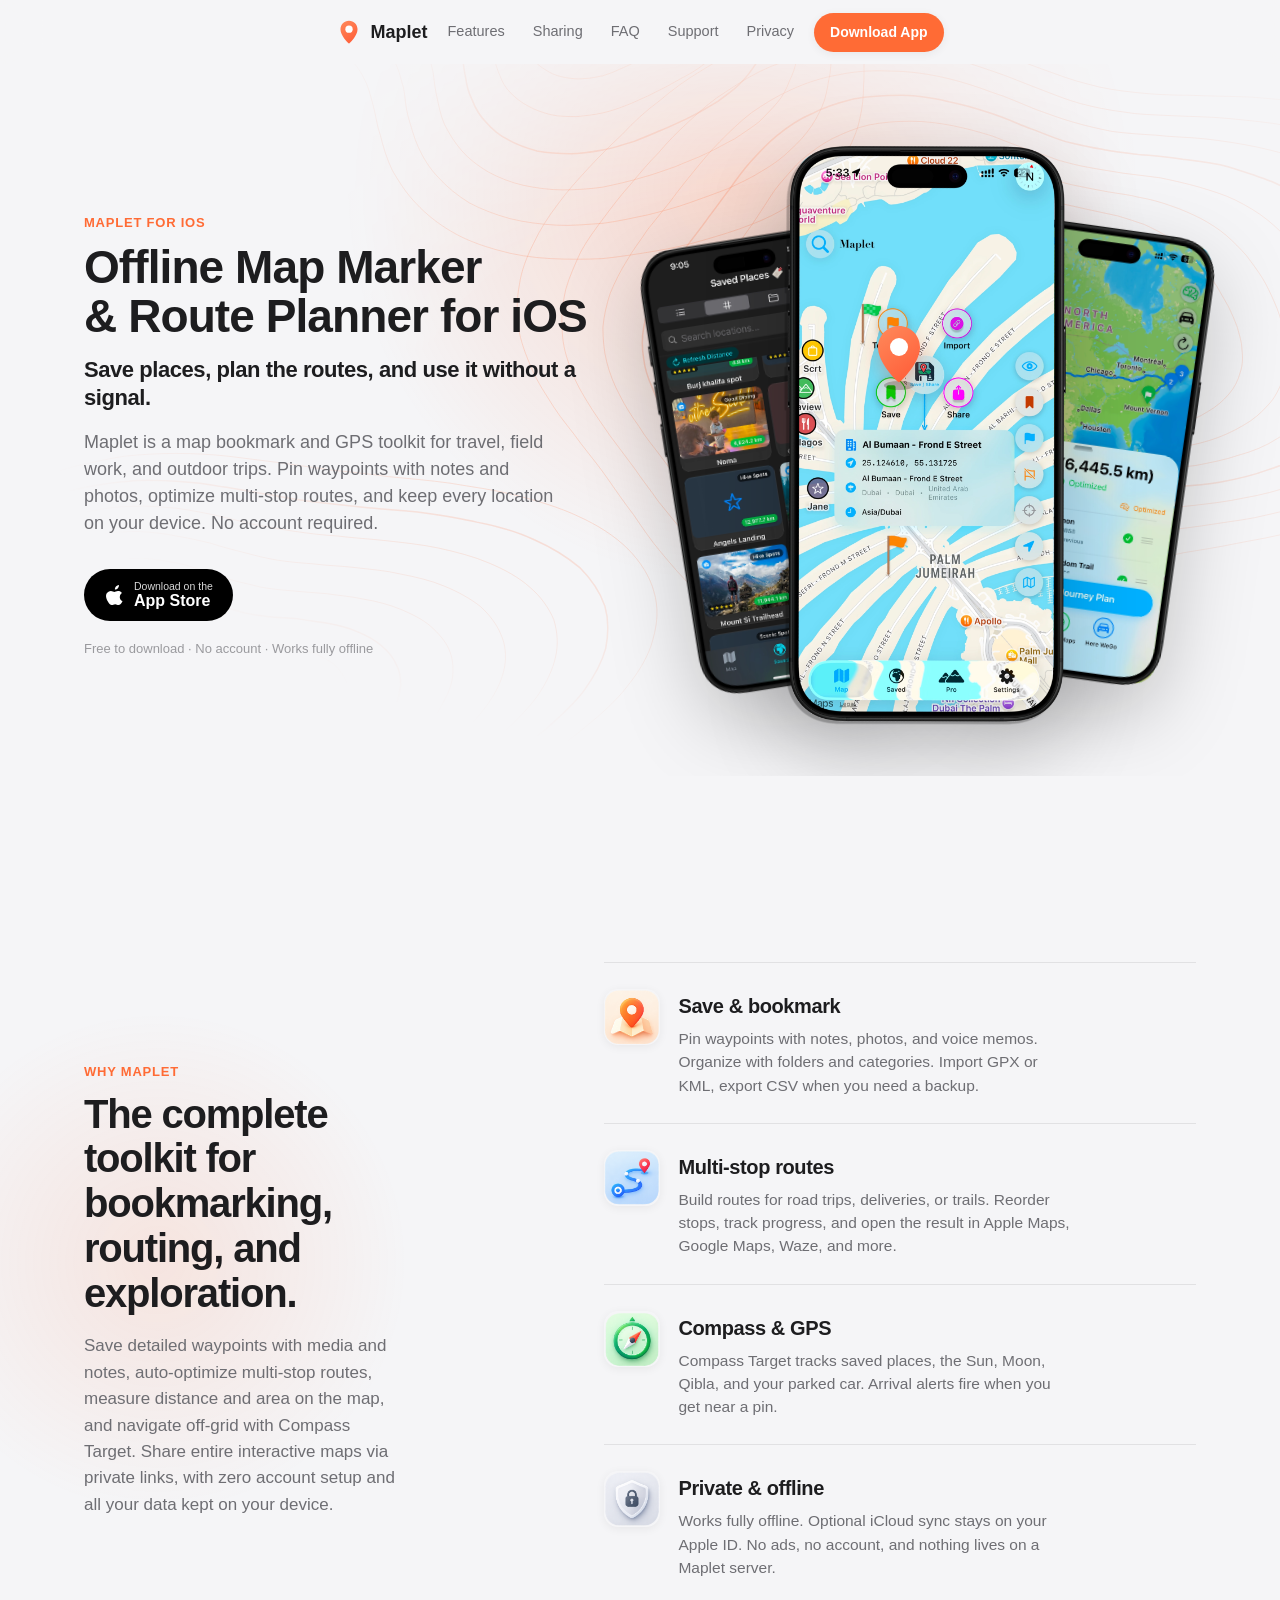
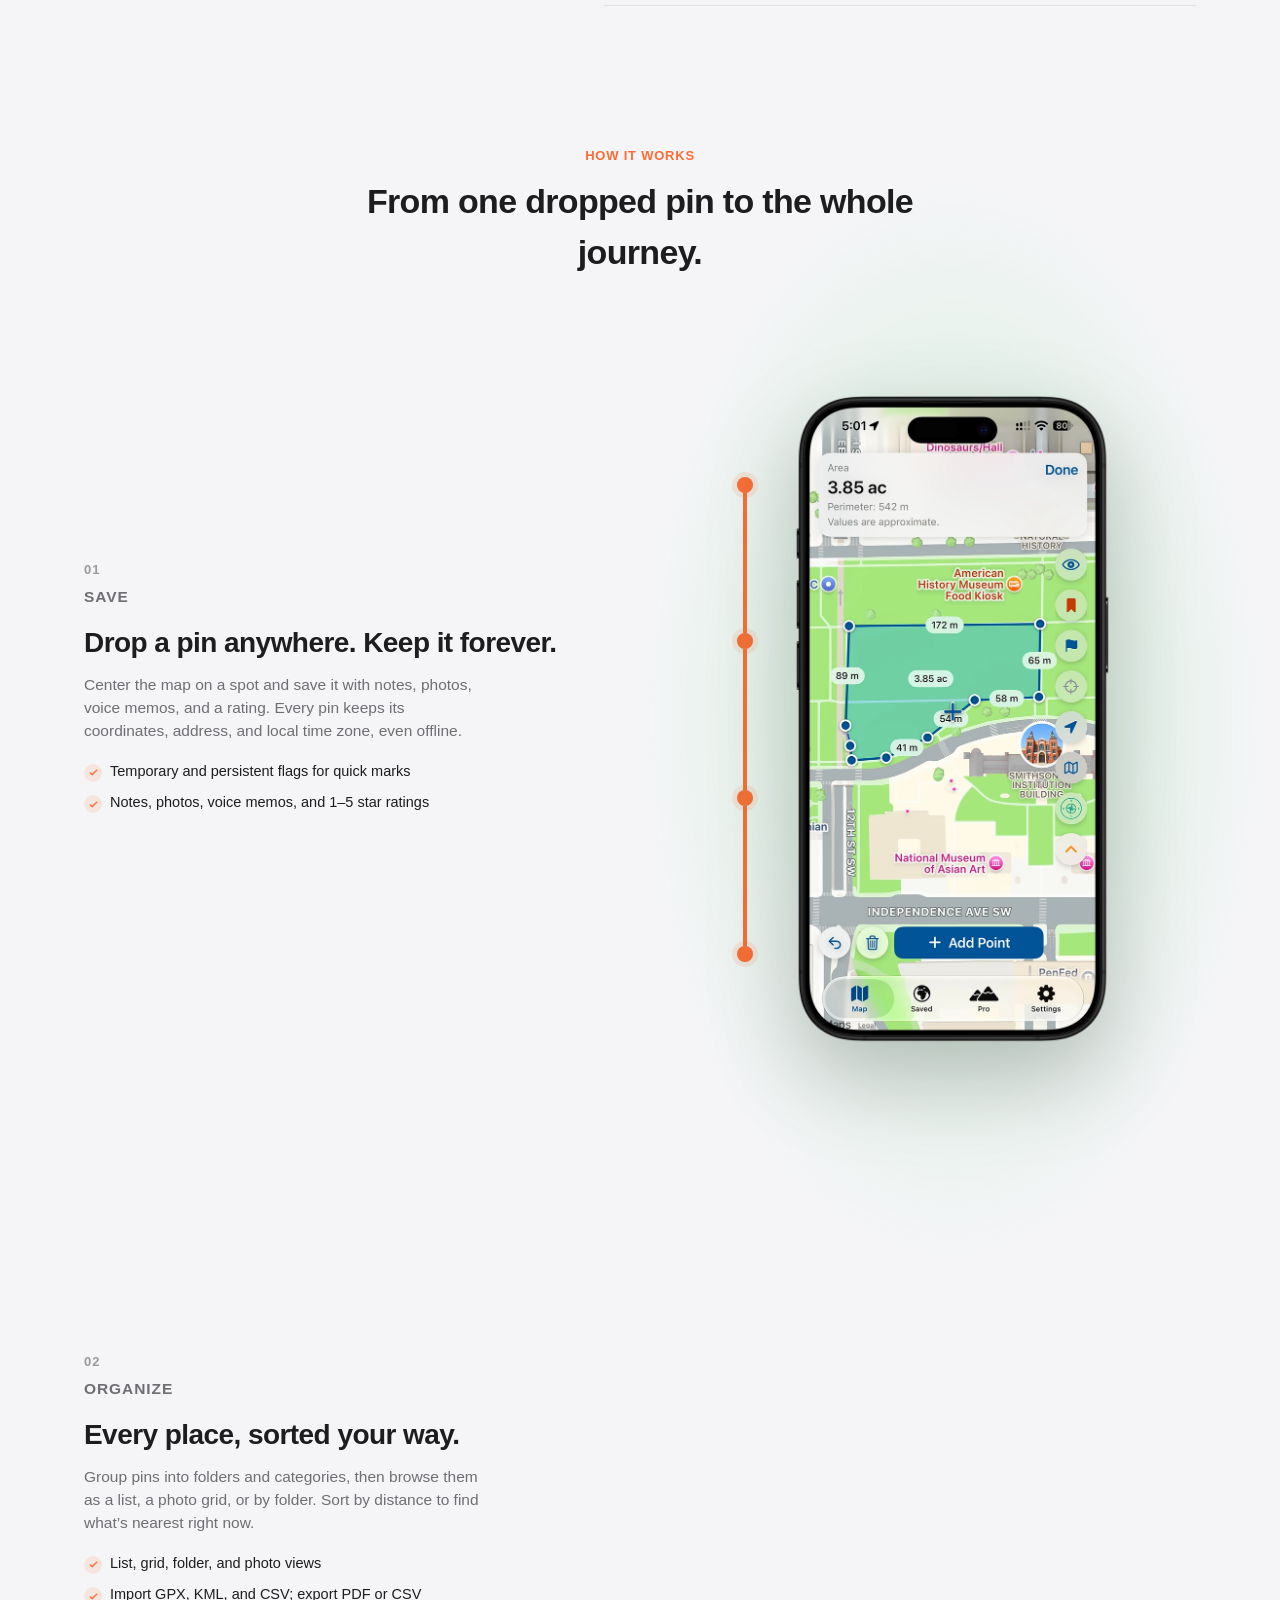
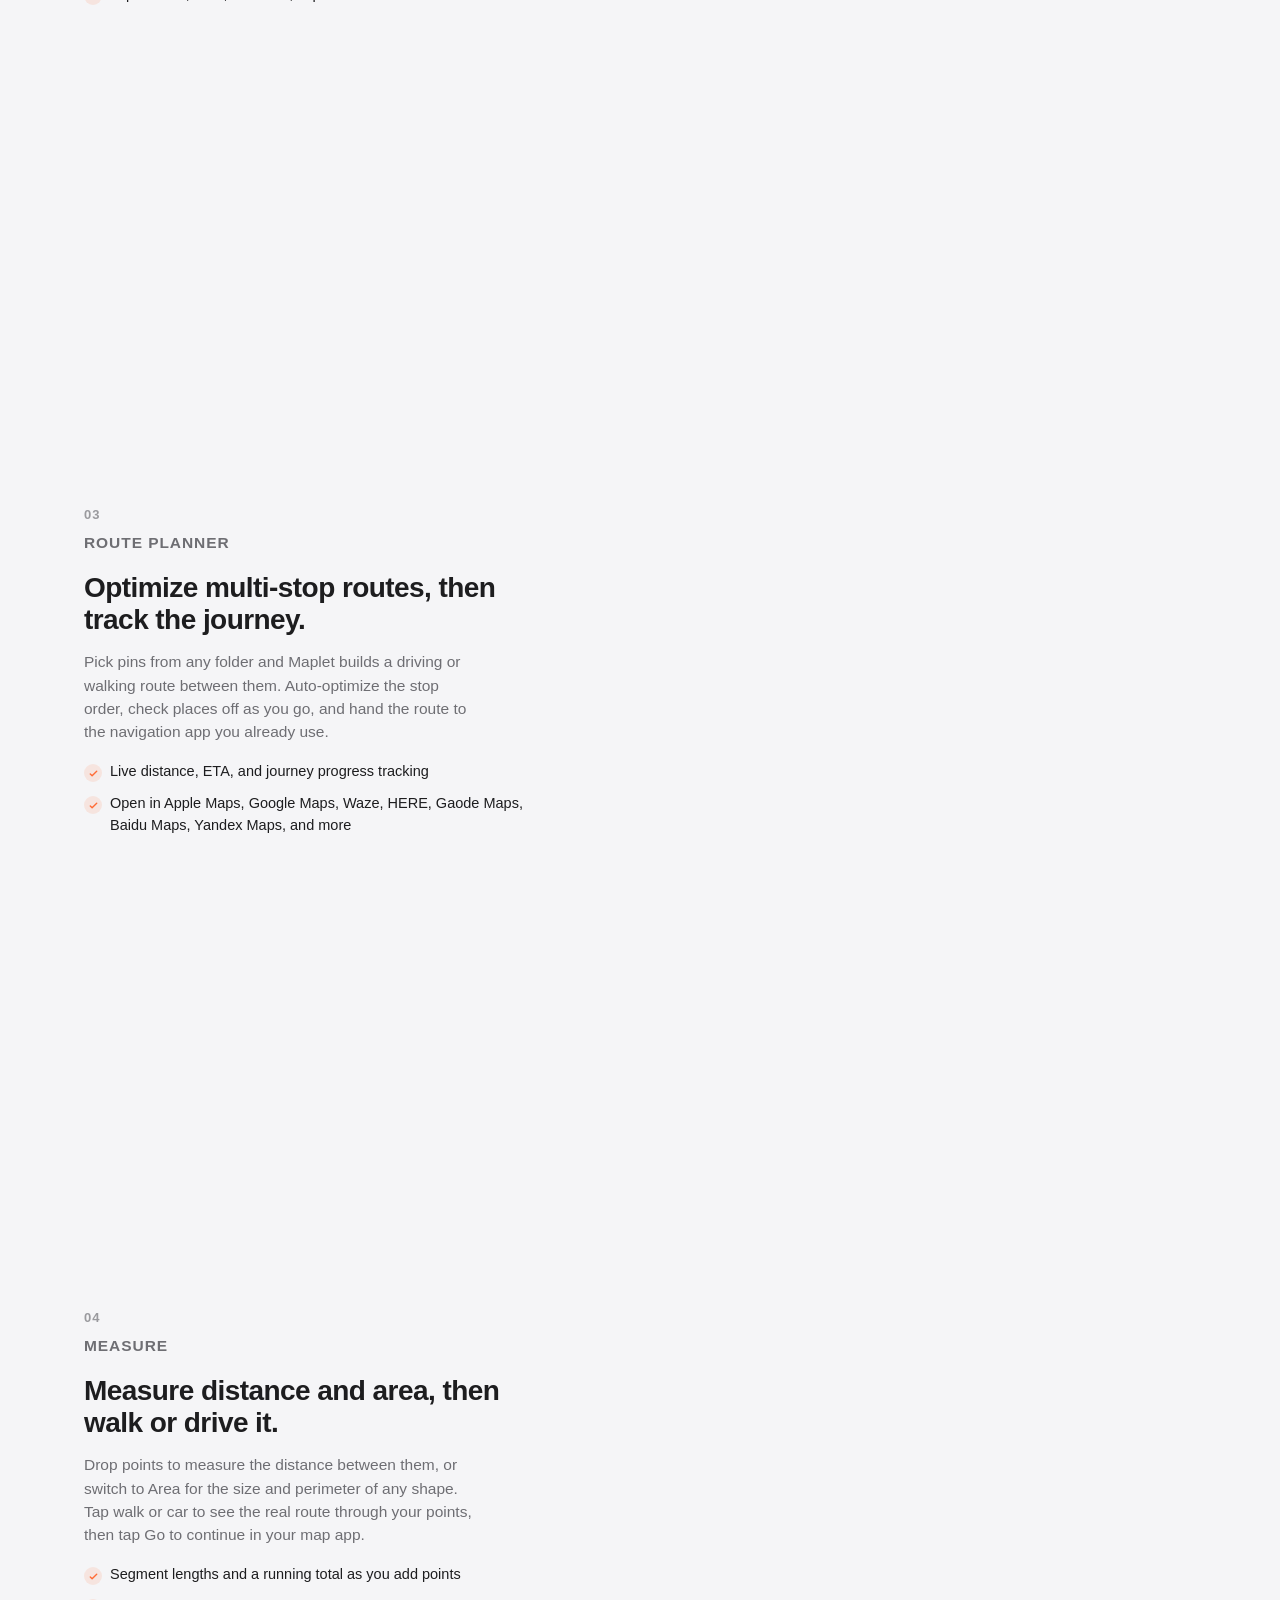
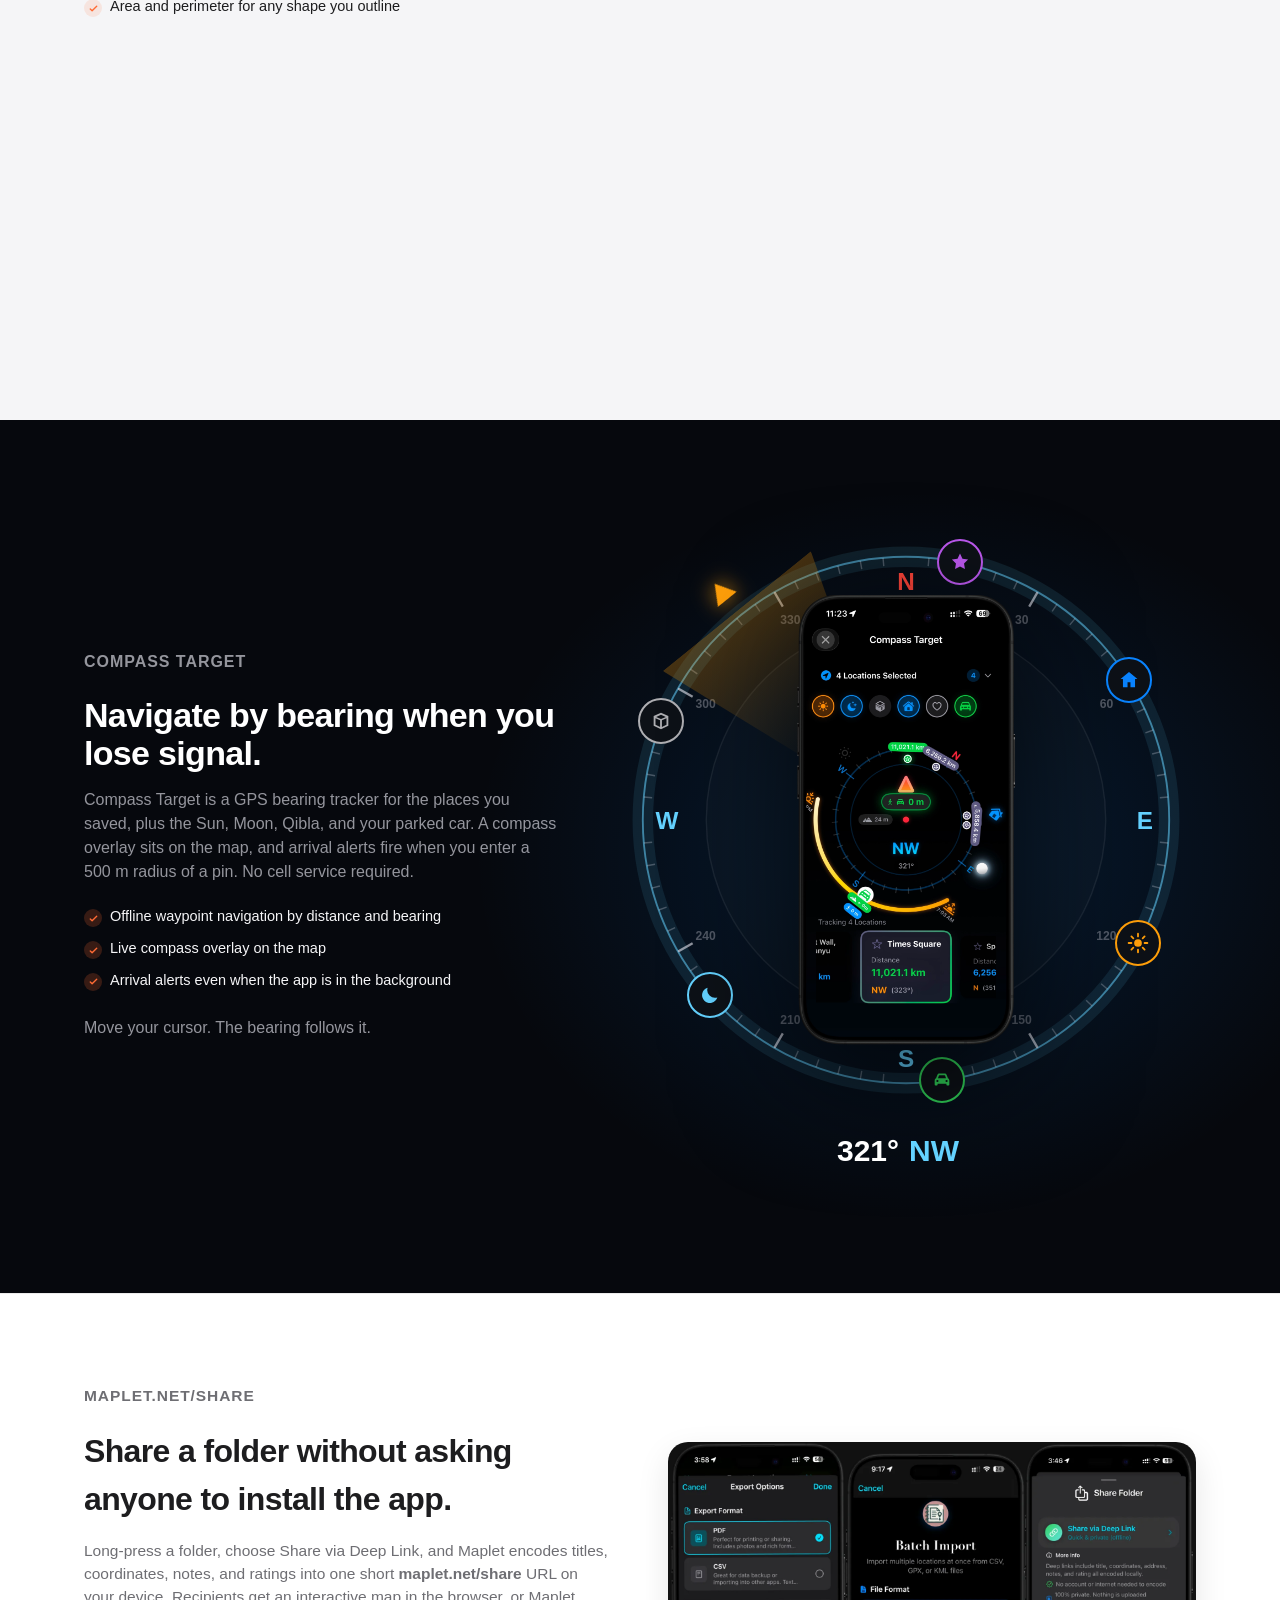
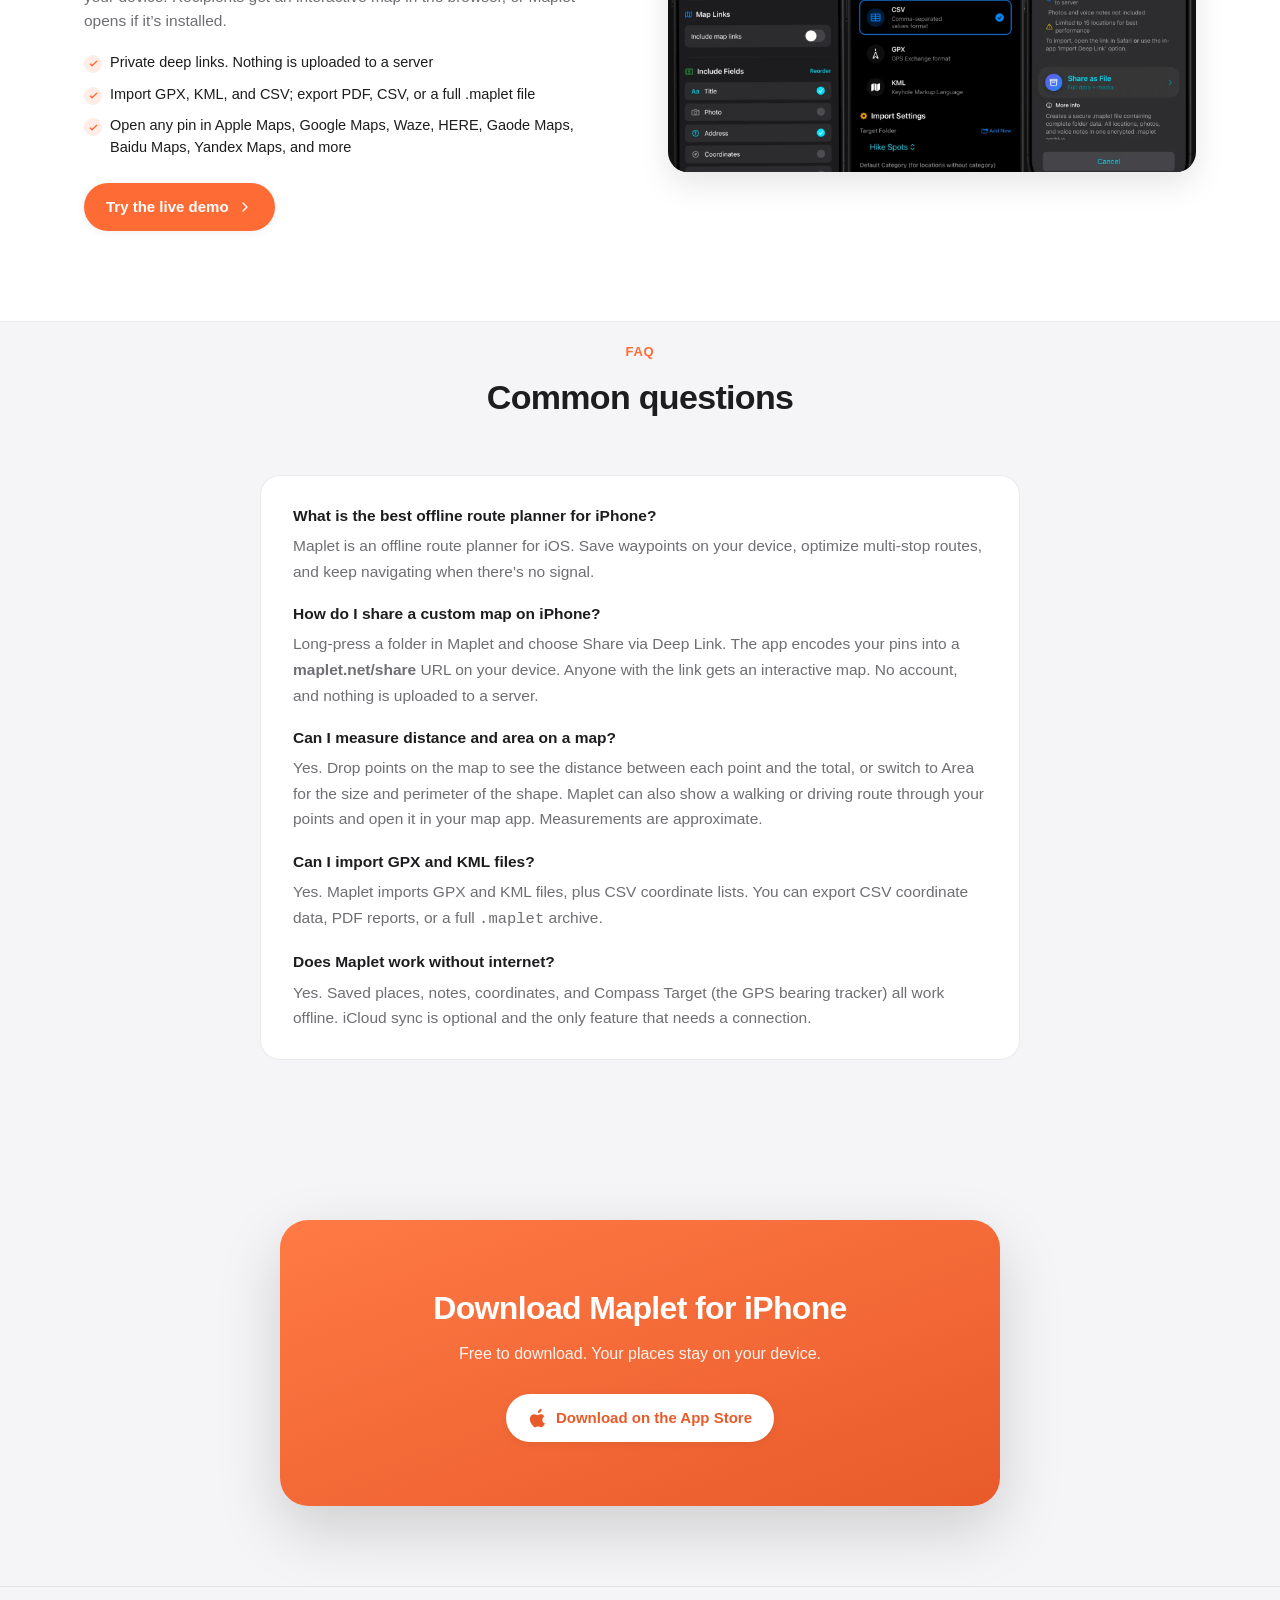
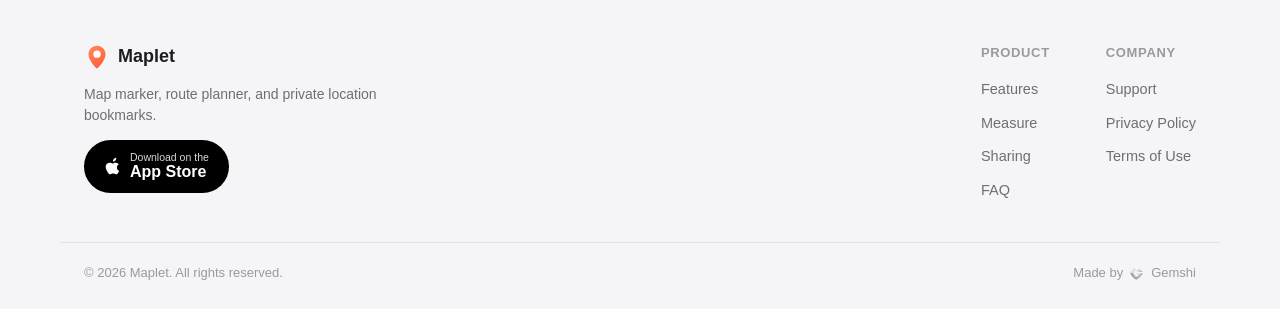
==== commit 1623f495: "Seo fixes added" ====
--- a/index.html
+++ b/index.html
@@ -22,9 +22,9 @@
   </script>
 
   <link rel="canonical" href="https://maplet.net/" />
-  <link rel="icon" href="favicon.ico" sizes="any" />
-  <link rel="icon" type="image/png" sizes="144x144" href="icon-144.png" />
-  <link rel="apple-touch-icon" href="apple-touch-icon.png" />
+  <link rel="icon" href="/favicon.ico" sizes="any" />
+  <link rel="icon" type="image/png" sizes="144x144" href="/images/icon-144.png" />
+  <link rel="apple-touch-icon" href="/images/apple-touch-icon.png" />
 
   <!-- Social preview -->
   <meta property="og:type" content="website" />
@@ -32,7 +32,13 @@
   <meta property="og:title" content="Maplet: Offline Map Marker &amp; Route Planner for iOS" />
   <meta property="og:description" content="Offline map marker, waypoint saver, and multi-stop route planner. Private, works offline, no account required." />
   <meta property="og:image" content="https://maplet.net/images/MapletScr1.webp" />
+  <meta property="og:site_name" content="Maplet" />
+  <meta property="og:image:alt" content="Maplet map screen with Save, Share, and flag actions" />
   <meta name="twitter:card" content="summary_large_image" />
+  <meta name="twitter:title" content="Maplet: Offline Map Marker &amp; Route Planner for iOS" />
+  <meta name="twitter:description" content="Offline map marker, waypoint saver, and multi-stop route planner. Private, works offline, no account required." />
+  <meta name="twitter:image" content="https://maplet.net/images/MapletScr1.webp" />
+  <meta name="apple-itunes-app" content="app-id=6748853120" />
 
   <script type="application/ld+json">
   {
@@ -41,6 +47,40 @@
     "name": "Maplet",
     "url": "https://maplet.net",
     "description": "Offline map marker, waypoint saver, and multi-stop route planner."
+  }
+  </script>
+  <script type="application/ld+json">
+  {
+    "@context": "https://schema.org",
+    "@type": "MobileApplication",
+    "name": "Maplet",
+    "alternateName": "Maplet: Map Location Marker, Compass Target & Route Planner",
+    "operatingSystem": "iOS",
+    "applicationCategory": "NavigationApplication",
+    "description": "Offline map marker, waypoint saver, compass target and multi-stop route planner for iPhone. Private, no account required.",
+    "url": "https://maplet.net/",
+    "downloadUrl": "https://apps.apple.com/app/id6748853120",
+    "installUrl": "https://apps.apple.com/app/id6748853120",
+    "image": "https://maplet.net/images/MapletScreenshot1.webp",
+    "screenshot": [
+      "https://maplet.net/images/MapletScreenshot1.webp",
+      "https://maplet.net/images/MapletScreenshot2.webp",
+      "https://maplet.net/images/MapletScreenshot4.webp",
+      "https://maplet.net/images/MapletScreenshot5.webp",
+      "https://maplet.net/images/MapletScreenshot6.webp"
+    ],
+    "offers": { "@type": "Offer", "price": "0", "priceCurrency": "USD" },
+    "publisher": { "@id": "https://gemshi.com/#org" }
+  }
+  </script>
+  <script type="application/ld+json">
+  {
+    "@context": "https://schema.org",
+    "@type": "Organization",
+    "@id": "https://gemshi.com/#org",
+    "name": "Gemshi",
+    "url": "https://gemshi.com/",
+    "logo": "https://maplet.net/images/apple-touch-icon.png"
   }
   </script>
   <script type="application/ld+json">
@@ -93,7 +133,7 @@
   </script>
 
   <link rel="preconnect" href="https://apps.apple.com" />
-  <link rel="stylesheet" href="styles.css" />
+  <link rel="stylesheet" href="/styles.css" />
 </head>
 <body data-analytics="index">
 
@@ -122,8 +162,8 @@
         <a href="#features">Features</a>
         <a href="#share-showcase">Sharing</a>
         <a href="#faq">FAQ</a>
-        <a href="support.html">Support</a>
-        <a href="privacy.html">Privacy</a>
+        <a href="/support">Support</a>
+        <a href="/privacy">Privacy</a>
       </nav>
 
       <div class="header-actions">
@@ -154,7 +194,7 @@
             <span class="line"><span style="--d: .05s">Offline Map Marker</span></span>
             <span class="line"><span style="--d: .15s">&amp; Route Planner for iOS</span></span>
           </h1>
-          <h2 class="hero-punch hero-in" style="--d: .35s">Save places, plan the routes, and use it without a signal.</h2>
+          <p class="hero-punch hero-in" style="--d: .35s">Save places, plan the routes, and use it without a signal.</p>
           <p class="hero-sub hero-in" style="--d: .45s">
             Maplet is a map bookmark and GPS toolkit for travel, field work, and outdoor trips.
             Pin waypoints with notes and photos, optimize multi-stop routes, and keep every location
@@ -583,9 +623,9 @@
         </div>
         <div class="footer-col">
           <h4>Company</h4>
-          <a href="support.html">Support</a>
-          <a href="privacy.html">Privacy Policy</a>
-          <a href="terms.html">Terms of Use</a>
+          <a href="/support">Support</a>
+          <a href="/privacy">Privacy Policy</a>
+          <a href="/terms">Terms of Use</a>
         </div>
       </div>
     </div>
